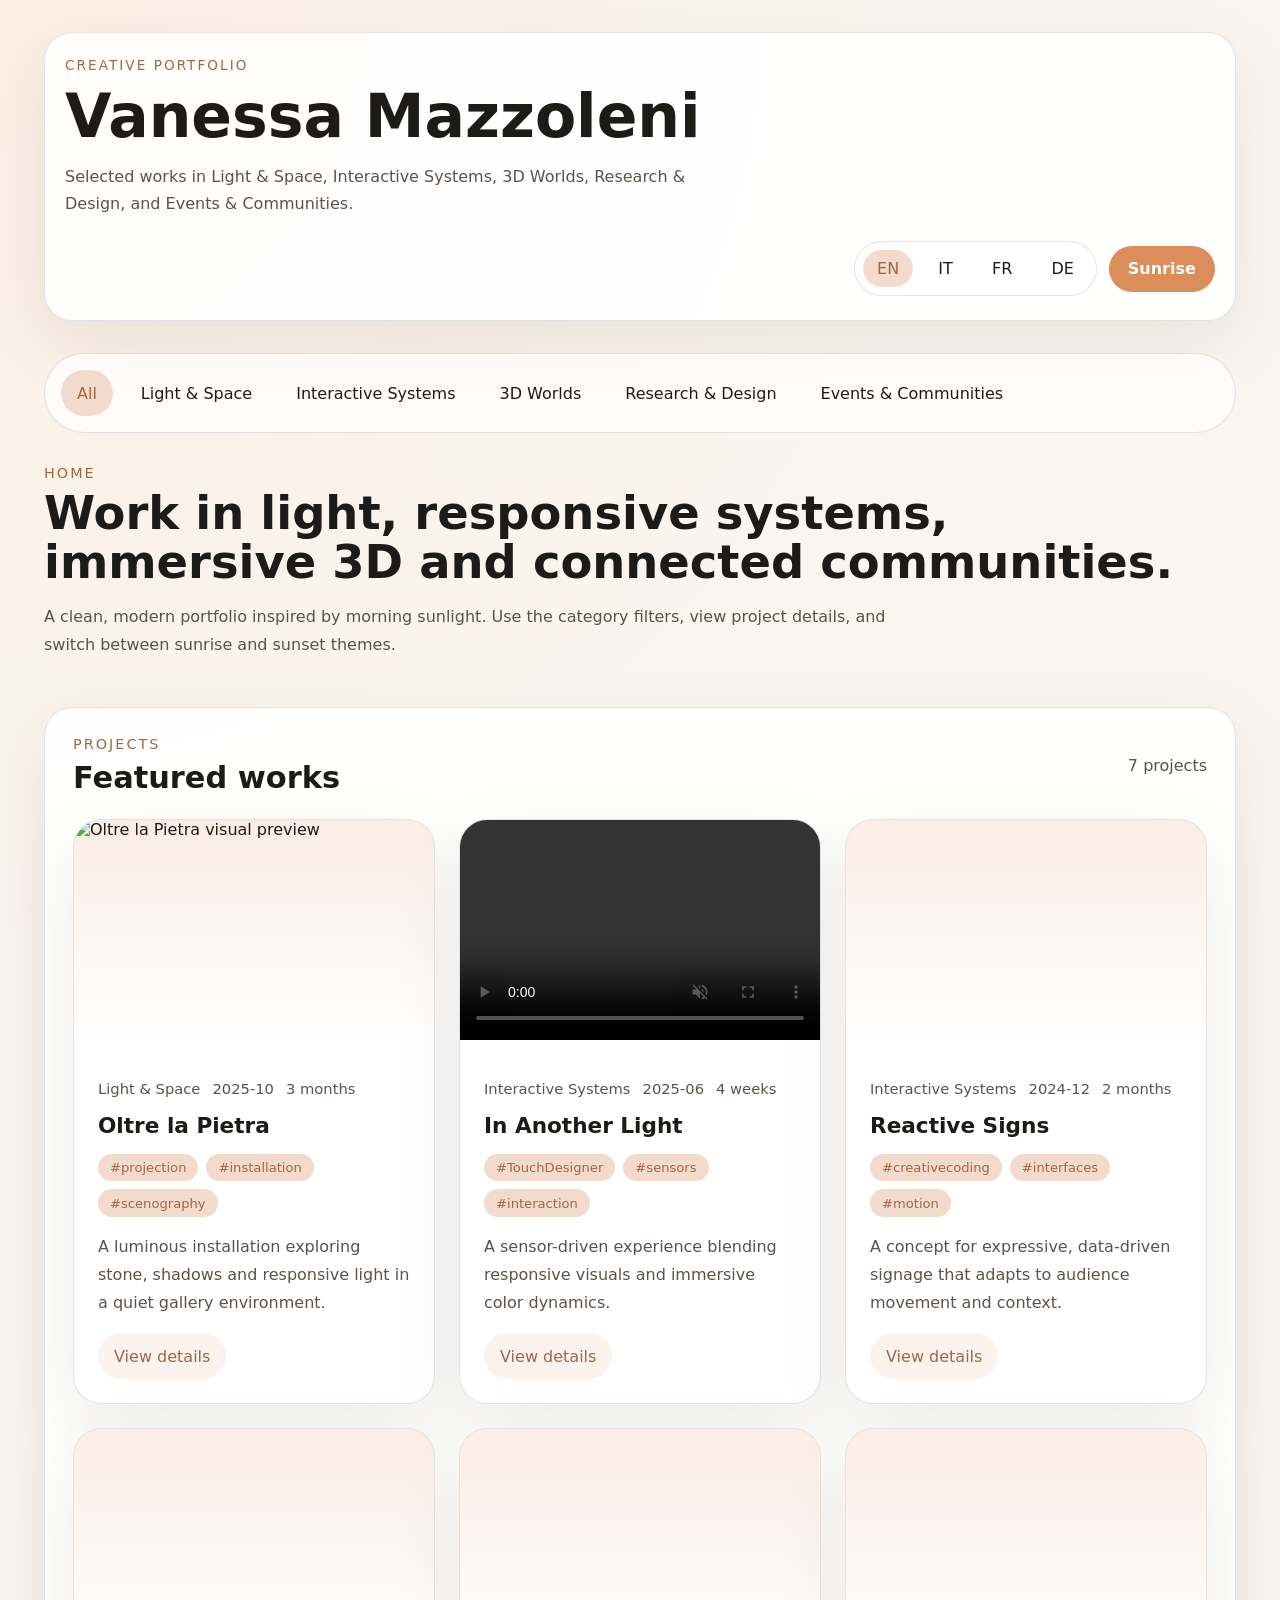
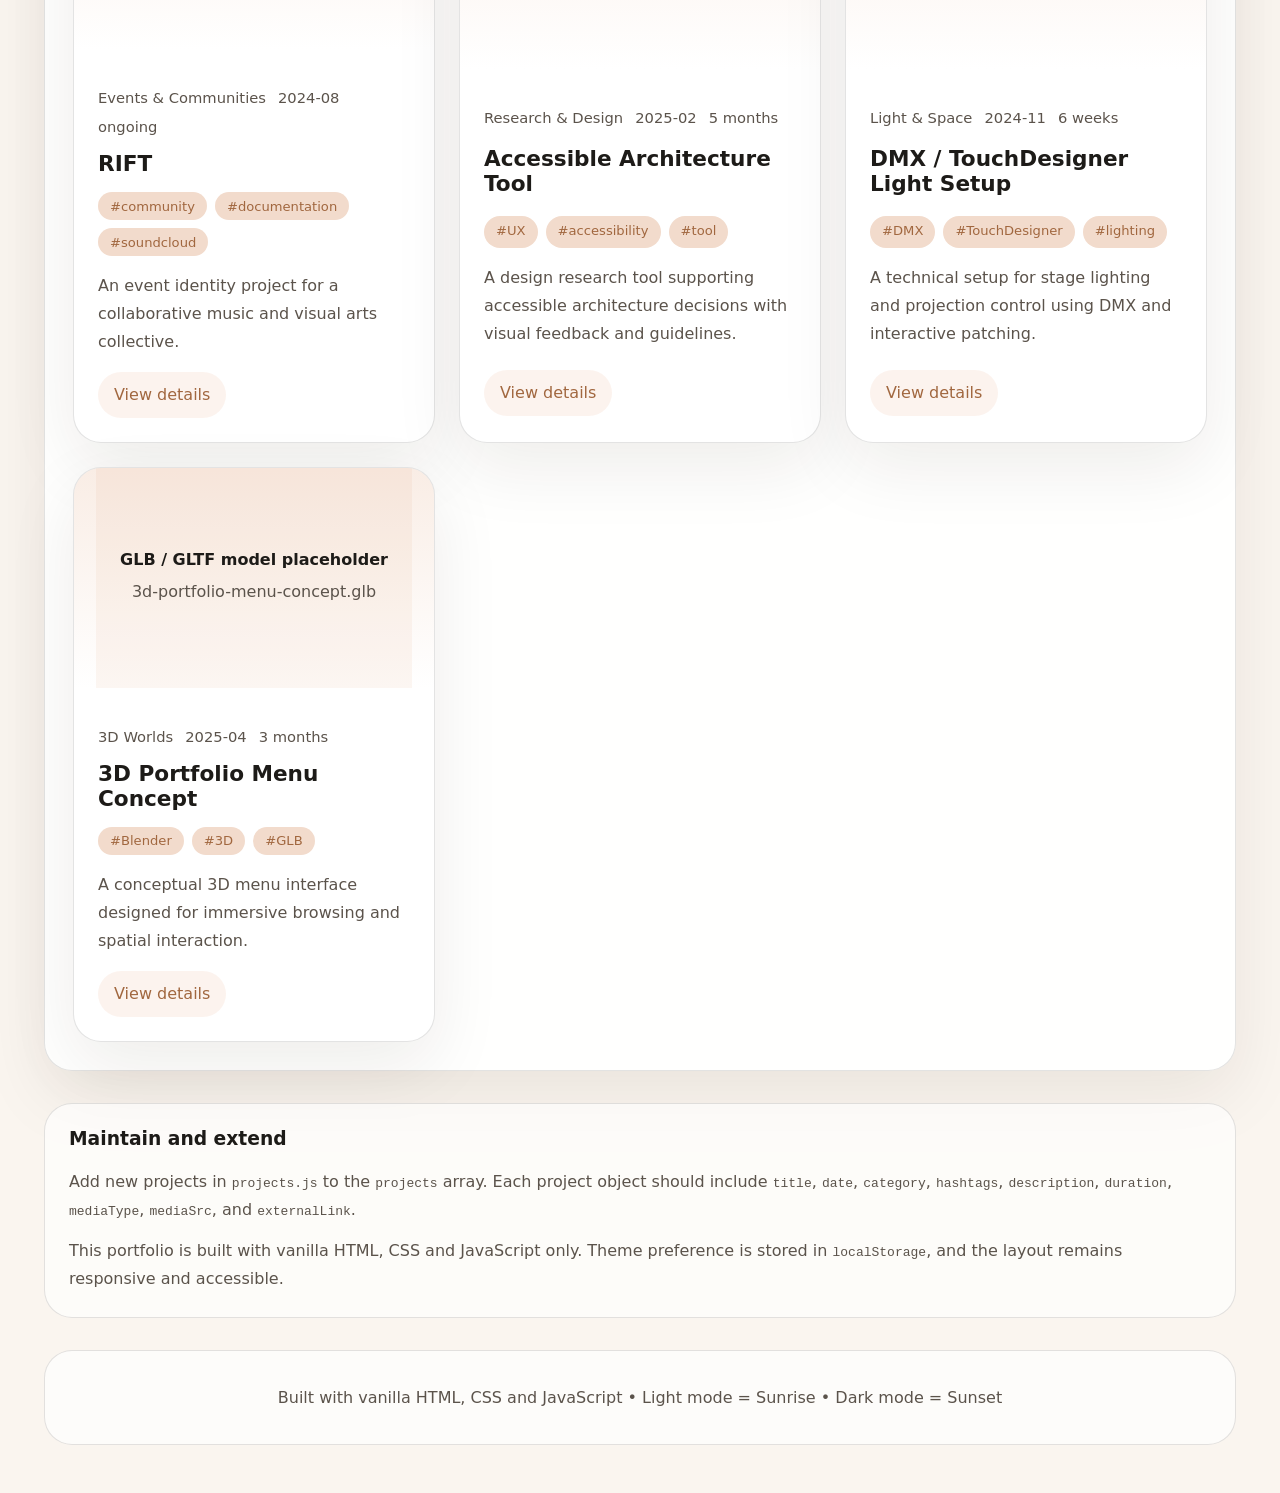
==== index.html @ 05126cd8 "new file strructure" ====
﻿<!DOCTYPE html>
<html lang="en">
  <head>
    <meta charset="UTF-8" />
    <meta name="viewport" content="width=device-width, initial-scale=1.0" />
    <title>Vanessa Mazzoleni</title>
    <meta
      name="description"
      content="A calm portfolio for light installations, interactive systems, 3D worlds, research and community work."
    />
    <link rel="stylesheet" href="style.css" />
    <script defer src="projects.js"></script>
    <script defer src="main.js"></script>
  </head>
  <body>
    <div class="page-shell">
      <header class="site-header">
        <div class="brand">
          <p class="eyebrow">creative portfolio</p>
          <h1>Vanessa Mazzoleni</h1>
          <p class="tagline">
            Selected works in Light & Space, Interactive Systems, 3D Worlds,
            Research & Design, and Events & Communities.
          </p>
        </div>

        <div class="header-actions">
          <div class="language-switcher" role="group" aria-label="Language switcher">
            <button type="button" class="lang active" data-lang="en" aria-pressed="true">EN</button>
            <button type="button" class="lang" data-lang="it" aria-pressed="false">IT</button>
            <button type="button" class="lang" data-lang="fr" aria-pressed="false">FR</button>
            <button type="button" class="lang" data-lang="de" aria-pressed="false">DE</button>
          </div>
          <button id="theme-toggle" class="theme-toggle" type="button" aria-pressed="false">Sunrise</button>
        </div>
      </header>

      <nav class="category-nav" aria-label="Project categories">
        <button class="category-button active" type="button" data-category="all">All</button>
        <button class="category-button" type="button" data-category="Light & Space">Light & Space</button>
        <button class="category-button" type="button" data-category="Interactive Systems">Interactive Systems</button>
        <button class="category-button" type="button" data-category="3D Worlds">3D Worlds</button>
        <button class="category-button" type="button" data-category="Research & Design">Research & Design</button>
        <button class="category-button" type="button" data-category="Events & Communities">Events & Communities</button>
      </nav>

      <main class="content" id="main-content">
        <section class="intro" aria-labelledby="intro-heading">
          <p class="section-label">Home</p>
          <h2 id="intro-heading">
            Work in light, responsive systems, immersive 3D and connected communities.
          </h2>
          <p class="intro-text">
            A clean, modern portfolio inspired by morning sunlight. Use the category
            filters, view project details, and switch between sunrise and sunset themes.
          </p>
        </section>

        <section class="projects-panel" aria-labelledby="projects-panel-heading">
          <div class="projects-header">
            <div>
              <p class="section-label">Projects</p>
              <h3 id="projects-panel-heading">Featured works</h3>
            </div>
            <p id="project-count" class="project-count">0 projects</p>
          </div>

          <div id="project-grid" class="project-grid" role="list"></div>
        </section>

        <section class="notes-panel" aria-labelledby="notes-heading">
          <h3 id="notes-heading">Maintain and extend</h3>
          <p>
            Add new projects in <code>projects.js</code> to the <code>projects</code>
            array. Each project object should include <code>title</code>,
            <code>date</code>, <code>category</code>, <code>hashtags</code>,
            <code>description</code>, <code>duration</code>, <code>mediaType</code>,
            <code>mediaSrc</code>, and <code>externalLink</code>.
          </p>
          <p>
            This portfolio is built with vanilla HTML, CSS and JavaScript only.
            Theme preference is stored in <code>localStorage</code>, and the layout
            remains responsive and accessible.
          </p>
        </section>
      </main>

      <footer class="site-footer">
        <p>Built with vanilla HTML, CSS and JavaScript • Light mode = Sunrise • Dark mode = Sunset</p>
      </footer>
    </div>
  </body>
</html>
---- style.css ----
﻿:root {
  color-scheme: light;
  --bg: #faf5ef;
  --surface: rgba(255, 255, 255, 0.92);
  --surface-strong: #ffffff;
  --text: #1d1b18;
  --muted: #5b534b;
  --border: rgba(29, 27, 24, 0.12);
  --accent: #db8e5c;
  --accent-soft: #f2dbcc;
  --accent-strong: #a1673f;
  --shadow: 0 24px 70px rgba(34, 27, 18, 0.08);
  --radius: 28px;
  --max-width: 1240px;
}

html[data-theme="dark"] {
  color-scheme: dark;
  --bg: #121012;
  --surface: rgba(22, 18, 22, 0.85);
  --surface-strong: rgba(25, 21, 26, 0.98);
  --text: #f3efe8;
  --muted: #b5aca0;
  --border: rgba(243, 239, 232, 0.08);
  --accent: #f1b68c;
  --accent-soft: rgba(241, 182, 140, 0.15);
  --accent-strong: #f7c29b;
  --shadow: 0 24px 70px rgba(0, 0, 0, 0.42);
}

* {
  box-sizing: border-box;
}

html {
  scroll-behavior: smooth;
}

body {
  margin: 0;
  min-height: 100vh;
  font-family: Inter, ui-sans-serif, system-ui, -apple-system, BlinkMacSystemFont, "Segoe UI", sans-serif;
  background: radial-gradient(circle at top left, rgba(255, 217, 185, 0.22), transparent 28%),
    linear-gradient(180deg, var(--bg) 0%, var(--bg) 100%);
  color: var(--text);
}

img,
video,
iframe {
  display: block;
  max-width: 100%;
}

button,
a {
  font: inherit;
}

button {
  border: none;
  cursor: pointer;
}

button:focus-visible,
a:focus-visible {
  outline: 3px solid var(--accent);
  outline-offset: 2px;
}

.page-shell {
  width: min(100%, var(--max-width));
  margin: 0 auto;
  padding: 2rem 1.5rem 3rem;
}

.site-header {
  display: grid;
  gap: 1.5rem;
  padding: 1.5rem 1.25rem;
  border-radius: var(--radius);
  background: var(--surface);
  box-shadow: var(--shadow);
  border: 1px solid var(--border);
}

.brand {
  max-width: 52rem;
}

.eyebrow {
  margin: 0 0 0.8rem;
  text-transform: uppercase;
  letter-spacing: 0.15em;
  font-size: 0.85rem;
  color: var(--accent-strong);
}

.brand h1 {
  margin: 0;
  font-size: clamp(2.4rem, 5vw, 3.75rem);
  line-height: 1.02;
}

.tagline {
  margin: 1rem 0 0;
  max-width: 42rem;
  color: var(--muted);
  line-height: 1.7;
}

.header-actions {
  display: flex;
  align-items: center;
  justify-content: flex-end;
  flex-wrap: wrap;
  gap: 0.75rem;
}

.language-switcher,
.category-nav {
  display: flex;
  flex-wrap: wrap;
  gap: 0.75rem;
}

.language-switcher {
  padding: 0.5rem;
  border-radius: 999px;
  background: rgba(255, 255, 255, 0.65);
  border: 1px solid var(--border);
}

.language-switcher button {
  padding: 0.55rem 0.85rem;
  border-radius: 999px;
  background: transparent;
  color: var(--text);
  transition: background 180ms ease, color 180ms ease;
}

.language-switcher button.active,
.language-switcher button:hover {
  background: var(--accent-soft);
  color: var(--accent-strong);
}

.theme-toggle {
  padding: 0.85rem 1.2rem;
  border-radius: 999px;
  background: var(--accent);
  color: var(--surface-strong);
  font-weight: 600;
  transition: transform 180ms ease, box-shadow 180ms ease;
}

.theme-toggle:hover {
  transform: translateY(-1px);
}

.category-nav {
  margin: 2rem 0 0;
  padding: 1rem;
  border-radius: 999px;
  background: rgba(255, 255, 255, 0.72);
  border: 1px solid var(--border);
}

.category-button {
  padding: 0.85rem 1rem;
  border-radius: 999px;
  background: transparent;
  color: var(--text);
  transition: background 180ms ease, color 180ms ease;
}

.category-button.active,
.category-button:hover {
  background: var(--accent-soft);
  color: var(--accent-strong);
}

.content {
  display: grid;
  gap: 2rem;
  margin-top: 2rem;
}

.section-label {
  margin: 0 0 0.5rem;
  font-size: 0.9rem;
  letter-spacing: 0.14em;
  text-transform: uppercase;
  color: var(--accent-strong);
}

.intro h2 {
  margin: 0;
  font-size: clamp(2rem, 4vw, 2.9rem);
  line-height: 1.05;
}

.intro-text {
  max-width: 56rem;
  line-height: 1.75;
  color: var(--muted);
}

.projects-panel {
  padding: 1.75rem;
  border-radius: var(--radius);
  background: var(--surface);
  border: 1px solid var(--border);
  box-shadow: var(--shadow);
}

.projects-header {
  display: flex;
  align-items: center;
  justify-content: space-between;
  gap: 1rem;
  margin-bottom: 1.5rem;
}

.projects-header h3 {
  margin: 0;
  font-size: 1.9rem;
}

.project-count {
  margin: 0;
  color: var(--muted);
  white-space: nowrap;
}

.project-grid {
  display: grid;
  gap: 1.5rem;
  grid-template-columns: repeat(auto-fit, minmax(280px, 1fr));
}

.project-card {
  display: grid;
  gap: 1rem;
  border-radius: 28px;
  overflow: hidden;
  background: var(--surface-strong);
  border: 1px solid var(--border);
  box-shadow: var(--shadow);
}

.project-card .media {
  min-height: 220px;
  background: linear-gradient(180deg, rgba(219, 142, 92, 0.16), rgba(255, 255, 255, 0.16));
  display: flex;
  align-items: stretch;
  justify-content: center;
}

.project-card .media img,
.project-card .media video,
.project-card .media iframe {
  width: 100%;
  height: 100%;
  object-fit: cover;
  border: 0;
}

.project-card .model-placeholder {
  display: grid;
  place-items: center;
  min-height: 220px;
  padding: 1.5rem;
  text-align: center;
  color: var(--text);
  background: rgba(219, 142, 92, 0.08);
}

.project-card .model-placeholder span {
  display: block;
  font-weight: 700;
  margin-bottom: 0.6rem;
}

.project-card .card-body {
  padding: 1.5rem;
  display: grid;
  gap: 1rem;
}

.project-card h4 {
  margin: 0;
  font-size: 1.35rem;
}

.project-meta {
  display: flex;
  flex-wrap: wrap;
  gap: 0.75rem;
  color: var(--muted);
  font-size: 0.92rem;
}

.project-tags {
  display: flex;
  flex-wrap: wrap;
  gap: 0.5rem;
}

.tag {
  padding: 0.4rem 0.75rem;
  border-radius: 999px;
  background: var(--accent-soft);
  color: var(--accent-strong);
  font-size: 0.82rem;
}

.project-card p {
  margin: 0;
  color: var(--muted);
  line-height: 1.75;
}

.project-actions {
  display: flex;
  flex-wrap: wrap;
  gap: 0.8rem;
  align-items: center;
}

.project-actions a {
  padding: 0.85rem 1rem;
  border-radius: 999px;
  color: var(--accent-strong);
  text-decoration: none;
  background: rgba(219, 142, 92, 0.1);
  transition: background 180ms ease;
}

.project-actions a:hover,
.project-actions a:focus-visible {
  background: var(--accent-soft);
}

.notes-panel {
  padding: 1.5rem;
  border-radius: var(--radius);
  background: rgba(255, 255, 255, 0.64);
  border: 1px solid var(--border);
}

.notes-panel h3 {
  margin-top: 0;
}

.notes-panel p {
  margin: 0.85rem 0 0;
  color: var(--muted);
  line-height: 1.75;
}

.site-footer {
  margin-top: 2rem;
  padding: 1.3rem 1.25rem;
  border-radius: var(--radius);
  background: rgba(255, 255, 255, 0.65);
  border: 1px solid var(--border);
  color: var(--muted);
  text-align: center;
}

@media (max-width: 780px) {
  .site-header,
  .projects-panel,
  .notes-panel,
  .site-footer {
    padding-left: 1rem;
    padding-right: 1rem;
  }

  .header-actions {
    justify-content: stretch;
  }
}

@media (max-width: 560px) {
  .category-nav,
  .language-switcher {
    justify-content: center;
  }

  .project-card .media {
    min-height: 200px;
  }
}
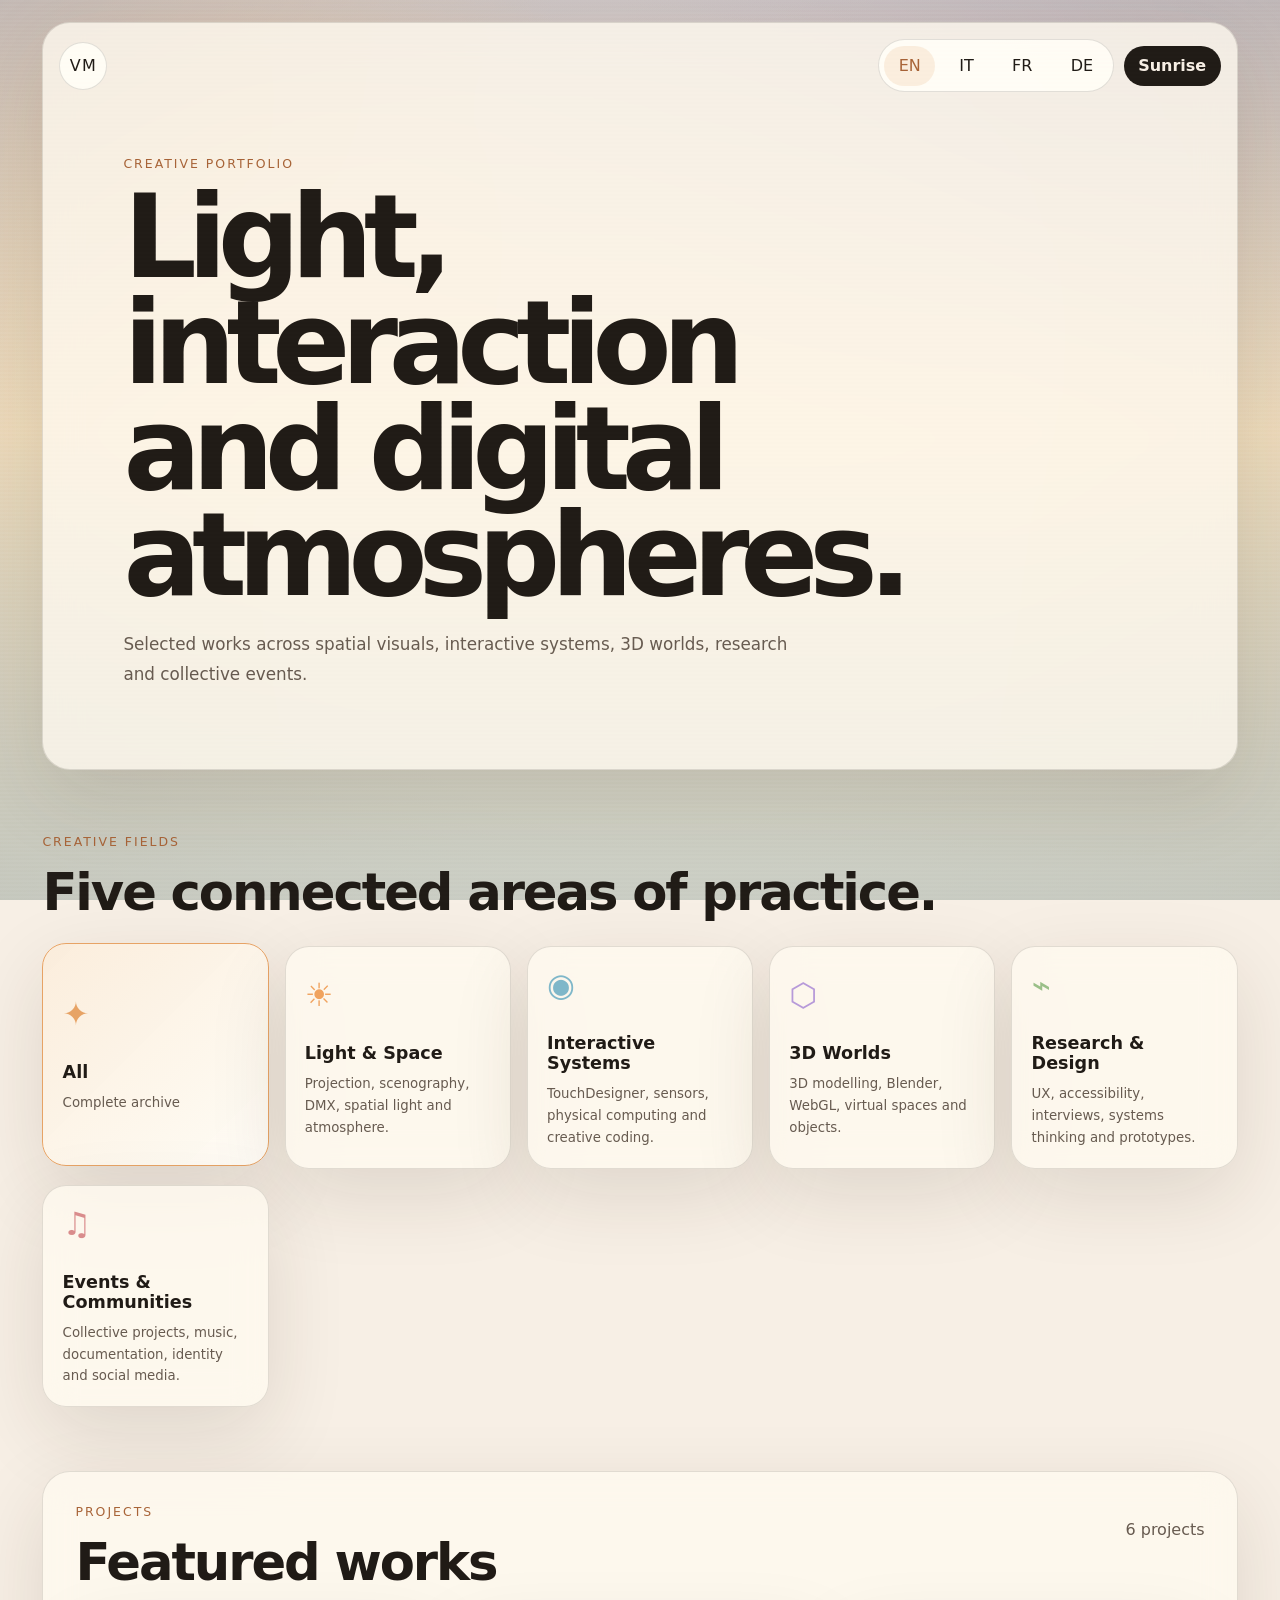
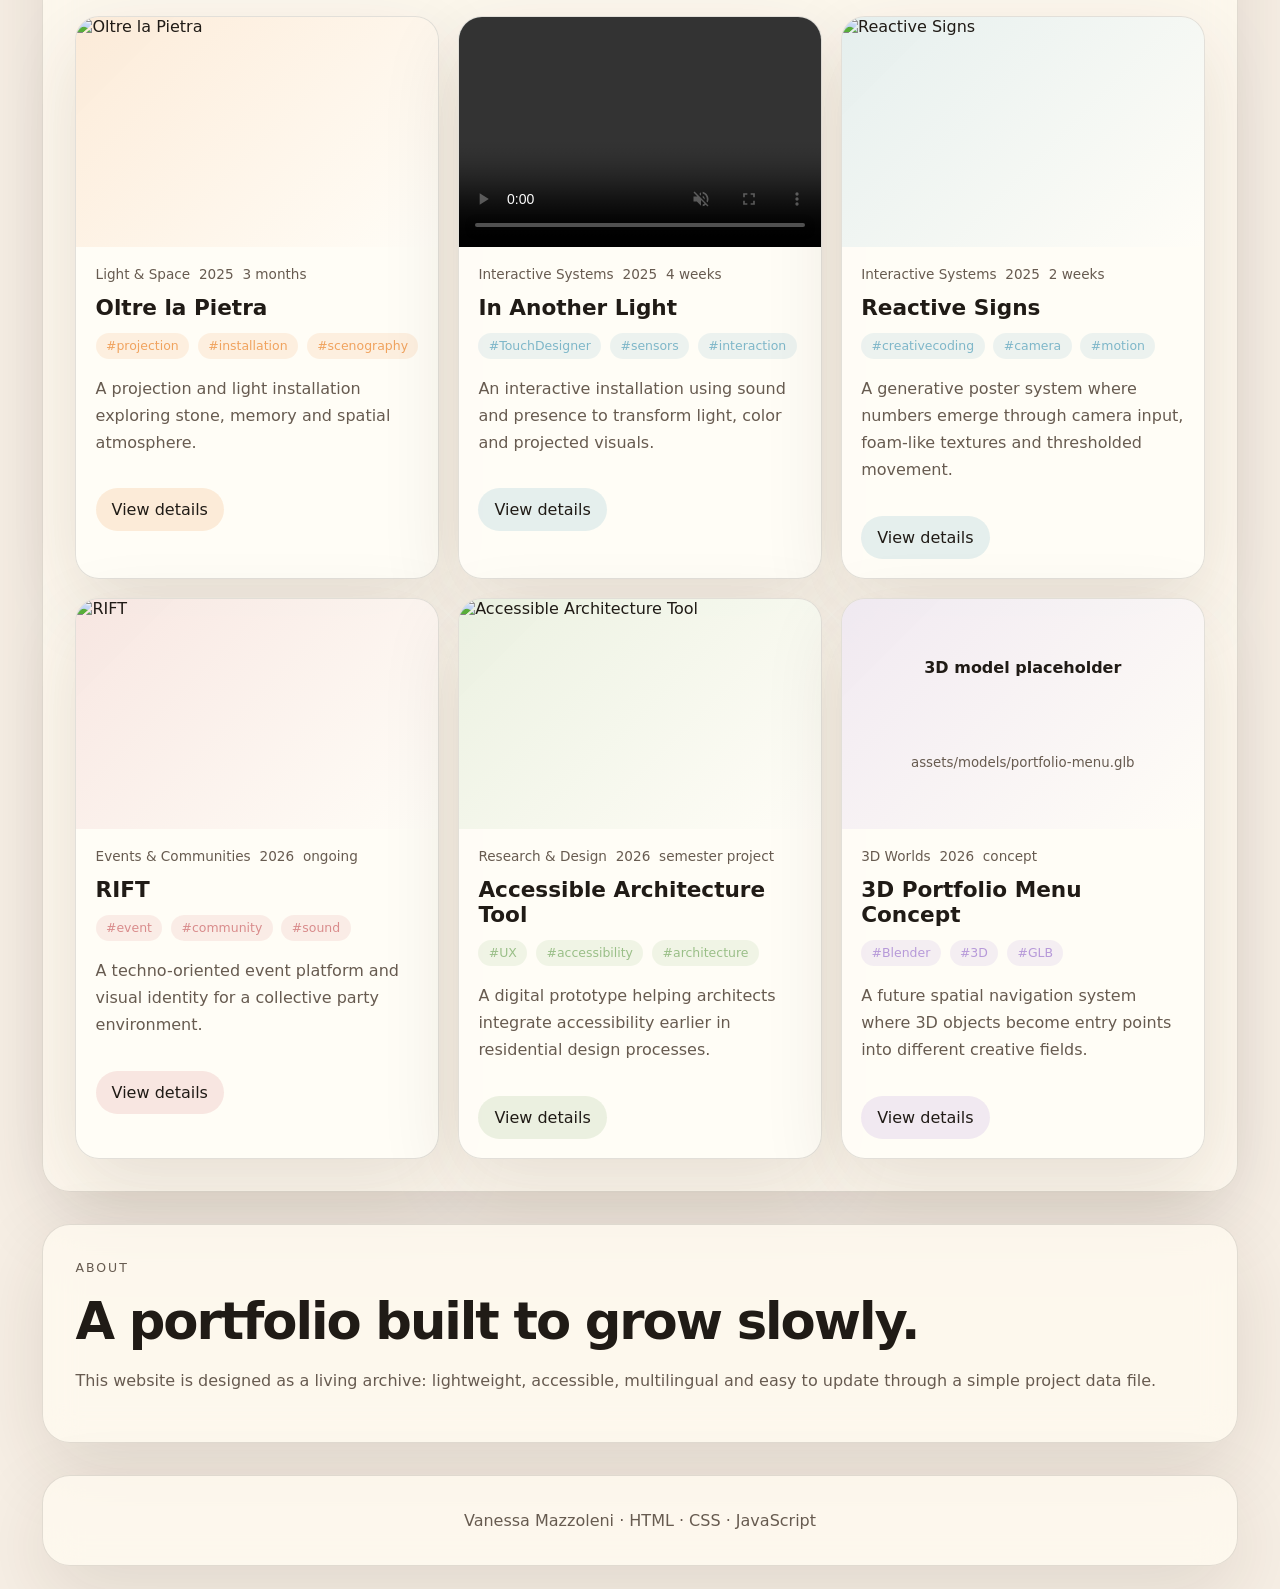
==== commit 33e06715: "new update" ====
--- a/index.html
+++ b/index.html
@@ -1,93 +1,110 @@
 ﻿<!DOCTYPE html>
-<html lang="en">
+<html lang="en" data-theme="light">
   <head>
     <meta charset="UTF-8" />
     <meta name="viewport" content="width=device-width, initial-scale=1.0" />
     <title>Vanessa Mazzoleni</title>
     <meta
       name="description"
-      content="A calm portfolio for light installations, interactive systems, 3D worlds, research and community work."
+      content="Portfolio of Vanessa Mazzoleni: light, space, interaction, 3D, research and communities."
     />
+
     <link rel="stylesheet" href="style.css" />
     <script defer src="projects.js"></script>
     <script defer src="main.js"></script>
   </head>
+
   <body>
+    <div class="background-media" aria-hidden="true">
+      <!-- Replace later with your own render/video -->
+      <div class="background-gradient"></div>
+    </div>
+
+    <div class="crt-overlay" aria-hidden="true"></div>
+
     <div class="page-shell">
       <header class="site-header">
-        <div class="brand">
-          <p class="eyebrow">creative portfolio</p>
-          <h1>Vanessa Mazzoleni</h1>
-          <p class="tagline">
-            Selected works in Light & Space, Interactive Systems, 3D Worlds,
-            Research & Design, and Events & Communities.
+        <nav class="top-nav" aria-label="Main navigation">
+          <a href="#home" class="logo">VM</a>
+
+          <div class="nav-actions">
+            <div class="language-switcher" role="group" aria-label="Language switcher">
+              <button type="button" class="lang active" data-lang="en">EN</button>
+              <button type="button" class="lang" data-lang="it">IT</button>
+              <button type="button" class="lang" data-lang="fr">FR</button>
+              <button type="button" class="lang" data-lang="de">DE</button>
+            </div>
+
+            <button id="theme-toggle" class="theme-toggle" type="button">
+              Sunrise
+            </button>
+          </div>
+        </nav>
+
+        <section id="home" class="hero">
+          <p class="eyebrow" data-i18n="eyebrow">creative portfolio</p>
+
+          <h1 data-i18n="heroTitle">
+            Light, interaction and digital atmospheres.
+          </h1>
+
+          <p class="tagline" data-i18n="heroText">
+            Selected works across spatial visuals, interactive systems, 3D worlds,
+            research and collective events.
           </p>
-        </div>
-
-        <div class="header-actions">
-          <div class="language-switcher" role="group" aria-label="Language switcher">
-            <button type="button" class="lang active" data-lang="en" aria-pressed="true">EN</button>
-            <button type="button" class="lang" data-lang="it" aria-pressed="false">IT</button>
-            <button type="button" class="lang" data-lang="fr" aria-pressed="false">FR</button>
-            <button type="button" class="lang" data-lang="de" aria-pressed="false">DE</button>
-          </div>
-          <button id="theme-toggle" class="theme-toggle" type="button" aria-pressed="false">Sunrise</button>
-        </div>
+        </section>
       </header>
 
-      <nav class="category-nav" aria-label="Project categories">
-        <button class="category-button active" type="button" data-category="all">All</button>
-        <button class="category-button" type="button" data-category="Light & Space">Light & Space</button>
-        <button class="category-button" type="button" data-category="Interactive Systems">Interactive Systems</button>
-        <button class="category-button" type="button" data-category="3D Worlds">3D Worlds</button>
-        <button class="category-button" type="button" data-category="Research & Design">Research & Design</button>
-        <button class="category-button" type="button" data-category="Events & Communities">Events & Communities</button>
-      </nav>
+      <main>
+        <section class="category-section" aria-labelledby="category-heading">
+          <p class="section-label" data-i18n="categoryLabel">Creative fields</p>
+          <h2 id="category-heading" data-i18n="categoryTitle">
+            Five connected areas of practice.
+          </h2>
 
-      <main class="content" id="main-content">
-        <section class="intro" aria-labelledby="intro-heading">
-          <p class="section-label">Home</p>
-          <h2 id="intro-heading">
-            Work in light, responsive systems, immersive 3D and connected communities.
-          </h2>
-          <p class="intro-text">
-            A clean, modern portfolio inspired by morning sunlight. Use the category
-            filters, view project details, and switch between sunrise and sunset themes.
-          </p>
+          <div id="category-grid" class="category-grid"></div>
         </section>
 
-        <section class="projects-panel" aria-labelledby="projects-panel-heading">
+        <section class="projects-panel" aria-labelledby="projects-heading">
           <div class="projects-header">
             <div>
-              <p class="section-label">Projects</p>
-              <h3 id="projects-panel-heading">Featured works</h3>
+              <p class="section-label" data-i18n="projectsLabel">Projects</p>
+              <h2 id="projects-heading" data-i18n="projectsTitle">Featured works</h2>
             </div>
+
             <p id="project-count" class="project-count">0 projects</p>
           </div>
 
           <div id="project-grid" class="project-grid" role="list"></div>
         </section>
 
-        <section class="notes-panel" aria-labelledby="notes-heading">
-          <h3 id="notes-heading">Maintain and extend</h3>
-          <p>
-            Add new projects in <code>projects.js</code> to the <code>projects</code>
-            array. Each project object should include <code>title</code>,
-            <code>date</code>, <code>category</code>, <code>hashtags</code>,
-            <code>description</code>, <code>duration</code>, <code>mediaType</code>,
-            <code>mediaSrc</code>, and <code>externalLink</code>.
-          </p>
-          <p>
-            This portfolio is built with vanilla HTML, CSS and JavaScript only.
-            Theme preference is stored in <code>localStorage</code>, and the layout
-            remains responsive and accessible.
+        <section class="about-panel" aria-labelledby="about-heading">
+          <p class="section-label" data-i18n="aboutLabel">About</p>
+          <h2 id="about-heading" data-i18n="aboutTitle">
+            A portfolio built to grow slowly.
+          </h2>
+          <p data-i18n="aboutText">
+            This website is designed as a living archive: lightweight, accessible,
+            multilingual and easy to update through a simple project data file.
           </p>
         </section>
       </main>
 
       <footer class="site-footer">
-        <p>Built with vanilla HTML, CSS and JavaScript • Light mode = Sunrise • Dark mode = Sunset</p>
+        <p>Vanessa Mazzoleni · HTML · CSS · JavaScript</p>
       </footer>
     </div>
+
+    <aside id="project-detail" class="project-detail hidden" aria-hidden="true">
+      <div class="detail-backdrop" data-close-detail></div>
+
+      <article class="detail-panel" role="dialog" aria-modal="true">
+        <button class="close-detail" type="button" data-close-detail>
+          Close
+        </button>
+
+        <div id="project-detail-content"></div>
+      </article>
+    </aside>
   </body>
-</html>
+</html>
--- a/style.css
+++ b/style.css
@@ -1,31 +1,37 @@
 ﻿:root {
   color-scheme: light;
-  --bg: #faf5ef;
-  --surface: rgba(255, 255, 255, 0.92);
-  --surface-strong: #ffffff;
-  --text: #1d1b18;
-  --muted: #5b534b;
-  --border: rgba(29, 27, 24, 0.12);
-  --accent: #db8e5c;
-  --accent-soft: #f2dbcc;
-  --accent-strong: #a1673f;
-  --shadow: 0 24px 70px rgba(34, 27, 18, 0.08);
+
+  --bg: #f7efe5;
+  --surface: rgba(255, 250, 240, 0.78);
+  --surface-strong: rgba(255, 253, 247, 0.94);
+  --text: #201b16;
+  --muted: #675b50;
+  --border: rgba(32, 27, 22, 0.13);
+
+  --accent: #e7a365;
+  --accent-soft: rgba(231, 163, 101, 0.16);
+  --accent-strong: #a86438;
+
+  --shadow: 0 26px 80px rgba(51, 36, 20, 0.12);
   --radius: 28px;
   --max-width: 1240px;
 }
 
 html[data-theme="dark"] {
   color-scheme: dark;
-  --bg: #121012;
-  --surface: rgba(22, 18, 22, 0.85);
-  --surface-strong: rgba(25, 21, 26, 0.98);
-  --text: #f3efe8;
-  --muted: #b5aca0;
-  --border: rgba(243, 239, 232, 0.08);
-  --accent: #f1b68c;
-  --accent-soft: rgba(241, 182, 140, 0.15);
-  --accent-strong: #f7c29b;
-  --shadow: 0 24px 70px rgba(0, 0, 0, 0.42);
+
+  --bg: #111013;
+  --surface: rgba(23, 20, 24, 0.74);
+  --surface-strong: rgba(28, 23, 29, 0.94);
+  --text: #f5eee4;
+  --muted: #c0b5a8;
+  --border: rgba(245, 238, 228, 0.12);
+
+  --accent: #f0a66d;
+  --accent-soft: rgba(240, 166, 109, 0.14);
+  --accent-strong: #ffc397;
+
+  --shadow: 0 30px 90px rgba(0, 0, 0, 0.42);
 }
 
 * {
@@ -39,10 +45,30 @@
 body {
   margin: 0;
   min-height: 100vh;
-  font-family: Inter, ui-sans-serif, system-ui, -apple-system, BlinkMacSystemFont, "Segoe UI", sans-serif;
-  background: radial-gradient(circle at top left, rgba(255, 217, 185, 0.22), transparent 28%),
-    linear-gradient(180deg, var(--bg) 0%, var(--bg) 100%);
+  font-family:
+    Inter,
+    ui-sans-serif,
+    system-ui,
+    -apple-system,
+    BlinkMacSystemFont,
+    "Segoe UI",
+    sans-serif;
   color: var(--text);
+  background: var(--bg);
+}
+
+body.no-scroll {
+  overflow: hidden;
+}
+
+button,
+a {
+  font: inherit;
+}
+
+button {
+  border: 0;
+  cursor: pointer;
 }
 
 img,
@@ -52,91 +78,155 @@
   max-width: 100%;
 }
 
-button,
-a {
-  font: inherit;
-}
-
-button {
-  border: none;
-  cursor: pointer;
-}
-
 button:focus-visible,
 a:focus-visible {
   outline: 3px solid var(--accent);
-  outline-offset: 2px;
-}
+  outline-offset: 3px;
+}
+
+/* BACKGROUND */
+
+.background-media {
+  position: fixed;
+  inset: 0;
+  z-index: -3;
+  overflow: hidden;
+}
+
+.background-gradient {
+  width: 100%;
+  height: 100%;
+  background:
+    radial-gradient(
+      circle at 18% 18%,
+      rgba(255, 199, 133, 0.35),
+      transparent 28%
+    ),
+    radial-gradient(
+      circle at 80% 12%,
+      rgba(164, 150, 181, 0.3),
+      transparent 32%
+    ),
+    linear-gradient(180deg, #b9b2ba 0%, #f1d4a5 48%, #6e8b91 100%);
+}
+
+html[data-theme="dark"] .background-gradient {
+  background:
+    radial-gradient(
+      circle at 20% 18%,
+      rgba(235, 137, 87, 0.28),
+      transparent 28%
+    ),
+    radial-gradient(
+      circle at 75% 16%,
+      rgba(91, 72, 119, 0.42),
+      transparent 34%
+    ),
+    linear-gradient(180deg, #27232f 0%, #744b3d 48%, #17292d 100%);
+}
+
+.background-media::after {
+  content: "";
+  position: absolute;
+  inset: 0;
+  background:
+    linear-gradient(
+      180deg,
+      rgba(255, 244, 226, 0.32),
+      rgba(255, 244, 226, 0.64)
+    ),
+    radial-gradient(circle at center, transparent 48%, rgba(0, 0, 0, 0.12));
+}
+
+html[data-theme="dark"] .background-media::after {
+  background:
+    linear-gradient(180deg, rgba(18, 15, 20, 0.48), rgba(18, 15, 20, 0.84)),
+    radial-gradient(circle at center, transparent 48%, rgba(0, 0, 0, 0.36));
+}
+
+/* CRT effect */
+
+.crt-overlay {
+  position: fixed;
+  inset: 0;
+  z-index: 50;
+  pointer-events: none;
+  background: linear-gradient(
+    rgba(255, 255, 255, 0.035) 50%,
+    rgba(0, 0, 0, 0.035) 50%
+  );
+  background-size: 100% 4px;
+  mix-blend-mode: overlay;
+  opacity: 0.45;
+}
+
+/* LAYOUT */
 
 .page-shell {
   width: min(100%, var(--max-width));
   margin: 0 auto;
-  padding: 2rem 1.5rem 3rem;
+  padding: 1.4rem;
+}
+
+.site-header,
+.projects-panel,
+.about-panel,
+.site-footer {
+  border: 1px solid var(--border);
+  background: var(--surface);
+  backdrop-filter: blur(18px);
+  box-shadow: var(--shadow);
+  border-radius: var(--radius);
 }
 
 .site-header {
+  min-height: 72vh;
   display: grid;
-  gap: 1.5rem;
-  padding: 1.5rem 1.25rem;
-  border-radius: var(--radius);
-  background: var(--surface);
-  box-shadow: var(--shadow);
+  align-content: space-between;
+  padding: 1rem;
+}
+
+.top-nav {
+  display: flex;
+  justify-content: space-between;
+  gap: 1rem;
+  align-items: center;
+}
+
+.logo {
+  display: grid;
+  place-items: center;
+  width: 3rem;
+  height: 3rem;
+  border-radius: 999px;
+  color: var(--text);
+  text-decoration: none;
+  background: var(--surface-strong);
   border: 1px solid var(--border);
-}
-
-.brand {
-  max-width: 52rem;
-}
-
-.eyebrow {
-  margin: 0 0 0.8rem;
-  text-transform: uppercase;
-  letter-spacing: 0.15em;
-  font-size: 0.85rem;
-  color: var(--accent-strong);
-}
-
-.brand h1 {
-  margin: 0;
-  font-size: clamp(2.4rem, 5vw, 3.75rem);
-  line-height: 1.02;
-}
-
-.tagline {
-  margin: 1rem 0 0;
-  max-width: 42rem;
-  color: var(--muted);
-  line-height: 1.7;
-}
-
-.header-actions {
+  letter-spacing: 0.08em;
+}
+
+.nav-actions,
+.language-switcher {
   display: flex;
   align-items: center;
-  justify-content: flex-end;
   flex-wrap: wrap;
-  gap: 0.75rem;
-}
-
-.language-switcher,
-.category-nav {
-  display: flex;
-  flex-wrap: wrap;
-  gap: 0.75rem;
+  gap: 0.6rem;
 }
 
 .language-switcher {
-  padding: 0.5rem;
+  padding: 0.35rem;
   border-radius: 999px;
-  background: rgba(255, 255, 255, 0.65);
+  background: var(--surface-strong);
   border: 1px solid var(--border);
 }
 
-.language-switcher button {
-  padding: 0.55rem 0.85rem;
+.language-switcher button,
+.theme-toggle {
+  padding: 0.65rem 0.9rem;
   border-radius: 999px;
   background: transparent;
   color: var(--text);
-  transition: background 180ms ease, color 180ms ease;
 }
 
 .language-switcher button.active,
@@ -146,250 +236,337 @@
 }
 
 .theme-toggle {
-  padding: 0.85rem 1.2rem;
-  border-radius: 999px;
-  background: var(--accent);
-  color: var(--surface-strong);
-  font-weight: 600;
-  transition: transform 180ms ease, box-shadow 180ms ease;
-}
-
-.theme-toggle:hover {
-  transform: translateY(-1px);
-}
-
-.category-nav {
-  margin: 2rem 0 0;
-  padding: 1rem;
-  border-radius: 999px;
-  background: rgba(255, 255, 255, 0.72);
-  border: 1px solid var(--border);
-}
-
-.category-button {
-  padding: 0.85rem 1rem;
-  border-radius: 999px;
-  background: transparent;
+  background: var(--text);
+  color: var(--bg);
+  font-weight: 650;
+}
+
+.hero {
+  max-width: 58rem;
+  padding: clamp(2rem, 6vw, 4rem);
+}
+
+.eyebrow,
+.section-label {
+  margin: 0 0 0.8rem;
+  color: var(--accent-strong);
+  text-transform: uppercase;
+  letter-spacing: 0.16em;
+  font-size: 0.78rem;
+}
+
+.hero h1 {
+  margin: 0;
+  font-size: clamp(3rem, 9vw, 7.4rem);
+  line-height: 0.92;
+  letter-spacing: -0.08em;
+  max-width: 12ch;
+}
+
+.tagline {
+  margin: 1.4rem 0 0;
+  max-width: 42rem;
+  color: var(--muted);
+  line-height: 1.75;
+  font-size: 1.05rem;
+}
+
+/* CATEGORIES */
+
+.category-section {
+  padding: 4rem 0 2rem;
+}
+
+.category-section h2,
+.projects-header h2,
+.about-panel h2 {
+  margin: 0;
+  font-size: clamp(2rem, 4vw, 3.2rem);
+  letter-spacing: -0.04em;
+}
+
+.category-grid {
+  margin-top: 1.5rem;
+  display: grid;
+  grid-template-columns: repeat(auto-fit, minmax(190px, 1fr));
+  gap: 1rem;
+}
+
+.category-card {
+  min-height: 210px;
+  padding: 1.2rem;
+  border-radius: 24px;
   color: var(--text);
-  transition: background 180ms ease, color 180ms ease;
-}
-
-.category-button.active,
-.category-button:hover {
-  background: var(--accent-soft);
-  color: var(--accent-strong);
-}
-
-.content {
-  display: grid;
-  gap: 2rem;
-  margin-top: 2rem;
-}
-
-.section-label {
-  margin: 0 0 0.5rem;
-  font-size: 0.9rem;
-  letter-spacing: 0.14em;
-  text-transform: uppercase;
-  color: var(--accent-strong);
-}
-
-.intro h2 {
-  margin: 0;
-  font-size: clamp(2rem, 4vw, 2.9rem);
-  line-height: 1.05;
-}
-
-.intro-text {
-  max-width: 56rem;
-  line-height: 1.75;
-  color: var(--muted);
-}
-
-.projects-panel {
-  padding: 1.75rem;
-  border-radius: var(--radius);
+  text-align: left;
   background: var(--surface);
   border: 1px solid var(--border);
   box-shadow: var(--shadow);
+  backdrop-filter: blur(16px);
+  transition:
+    transform 180ms ease,
+    border 180ms ease,
+    background 180ms ease;
+}
+
+.category-card:hover,
+.category-card.active {
+  transform: translateY(-3px);
+  border-color: var(--category-color);
+  background:
+    linear-gradient(
+      135deg,
+      color-mix(in srgb, var(--category-color) 18%, transparent),
+      transparent
+    ),
+    var(--surface-strong);
+}
+
+.category-symbol {
+  display: block;
+  margin-bottom: 1.8rem;
+  color: var(--category-color);
+  font-size: 2rem;
+}
+
+.category-card strong {
+  display: block;
+  font-size: 1.1rem;
+  margin-bottom: 0.65rem;
+}
+
+.category-card small {
+  color: var(--muted);
+  line-height: 1.55;
+}
+
+/* PROJECTS */
+
+.projects-panel,
+.about-panel {
+  margin-top: 2rem;
+  padding: clamp(1rem, 3vw, 2rem);
 }
 
 .projects-header {
   display: flex;
-  align-items: center;
   justify-content: space-between;
   gap: 1rem;
   margin-bottom: 1.5rem;
 }
 
-.projects-header h3 {
-  margin: 0;
-  font-size: 1.9rem;
-}
-
 .project-count {
-  margin: 0;
   color: var(--muted);
   white-space: nowrap;
 }
 
 .project-grid {
   display: grid;
-  gap: 1.5rem;
-  grid-template-columns: repeat(auto-fit, minmax(280px, 1fr));
+  grid-template-columns: repeat(auto-fit, minmax(290px, 1fr));
+  gap: 1.2rem;
 }
 
 .project-card {
-  display: grid;
-  gap: 1rem;
-  border-radius: 28px;
   overflow: hidden;
+  border-radius: 24px;
   background: var(--surface-strong);
   border: 1px solid var(--border);
   box-shadow: var(--shadow);
 }
 
-.project-card .media {
-  min-height: 220px;
-  background: linear-gradient(180deg, rgba(219, 142, 92, 0.16), rgba(255, 255, 255, 0.16));
-  display: flex;
-  align-items: stretch;
-  justify-content: center;
-}
-
-.project-card .media img,
-.project-card .media video,
-.project-card .media iframe {
+.project-card:hover {
+  border-color: var(--category-color);
+}
+
+.media {
+  min-height: 230px;
+  background:
+    linear-gradient(
+      135deg,
+      color-mix(in srgb, var(--category-color) 20%, transparent),
+      transparent
+    ),
+    rgba(255, 255, 255, 0.08);
+}
+
+.media img,
+.media video,
+.media iframe {
   width: 100%;
-  height: 100%;
+  height: 230px;
   object-fit: cover;
   border: 0;
 }
 
-.project-card .model-placeholder {
+.media-placeholder {
+  min-height: 230px;
   display: grid;
   place-items: center;
-  min-height: 220px;
-  padding: 1.5rem;
+  padding: 1.2rem;
   text-align: center;
+  color: var(--muted);
+}
+
+.media-placeholder span {
+  display: block;
   color: var(--text);
-  background: rgba(219, 142, 92, 0.08);
-}
-
-.project-card .model-placeholder span {
-  display: block;
   font-weight: 700;
-  margin-bottom: 0.6rem;
-}
-
-.project-card .card-body {
-  padding: 1.5rem;
-  display: grid;
-  gap: 1rem;
-}
-
-.project-card h4 {
-  margin: 0;
-  font-size: 1.35rem;
-}
-
-.project-meta {
-  display: flex;
-  flex-wrap: wrap;
-  gap: 0.75rem;
-  color: var(--muted);
-  font-size: 0.92rem;
-}
-
+}
+
+.card-body {
+  padding: 1.2rem;
+}
+
+.project-meta,
 .project-tags {
   display: flex;
   flex-wrap: wrap;
-  gap: 0.5rem;
+  gap: 0.55rem;
+}
+
+.project-meta {
+  color: var(--muted);
+  font-size: 0.85rem;
+}
+
+.project-card h3 {
+  margin: 0.8rem 0;
+  font-size: 1.35rem;
+}
+
+.project-card p,
+.about-panel p {
+  color: var(--muted);
+  line-height: 1.7;
 }
 
 .tag {
-  padding: 0.4rem 0.75rem;
+  padding: 0.35rem 0.65rem;
   border-radius: 999px;
-  background: var(--accent-soft);
-  color: var(--accent-strong);
-  font-size: 0.82rem;
-}
-
-.project-card p {
+  color: var(--category-color);
+  background: color-mix(in srgb, var(--category-color) 15%, transparent);
+  font-size: 0.78rem;
+}
+
+.detail-button,
+.external-link {
+  display: inline-flex;
+  margin-top: 1rem;
+  padding: 0.75rem 1rem;
+  border-radius: 999px;
+  text-decoration: none;
+  color: var(--text);
+  background: color-mix(in srgb, var(--category-color) 20%, transparent);
+}
+
+.detail-button:hover,
+.external-link:hover {
+  background: color-mix(in srgb, var(--category-color) 32%, transparent);
+}
+
+/* DETAIL VIEW */
+
+.project-detail.hidden {
+  display: none;
+}
+
+.project-detail {
+  position: fixed;
+  inset: 0;
+  z-index: 100;
+  display: grid;
+  place-items: center;
+  padding: 1rem;
+}
+
+.detail-backdrop {
+  position: absolute;
+  inset: 0;
+  background: rgba(0, 0, 0, 0.48);
+}
+
+.detail-panel {
+  position: relative;
+  z-index: 1;
+  width: min(100%, 920px);
+  max-height: 90vh;
+  overflow: auto;
+  border-radius: var(--radius);
+  background: var(--surface-strong);
+  border: 1px solid var(--border);
+  box-shadow: var(--shadow);
+}
+
+.close-detail {
+  position: sticky;
+  top: 1rem;
+  float: right;
+  margin: 1rem;
+  padding: 0.65rem 0.9rem;
+  border-radius: 999px;
+  background: var(--text);
+  color: var(--bg);
+  z-index: 2;
+}
+
+.detail-media {
+  border-bottom: 1px solid var(--border);
+}
+
+.detail-media .media {
+  min-height: 330px;
+}
+
+.detail-media img,
+.detail-media video,
+.detail-media iframe {
+  height: 330px;
+}
+
+.detail-body {
+  padding: clamp(1.2rem, 4vw, 2rem);
+}
+
+.detail-body h2 {
   margin: 0;
-  color: var(--muted);
-  line-height: 1.75;
-}
-
-.project-actions {
-  display: flex;
-  flex-wrap: wrap;
-  gap: 0.8rem;
-  align-items: center;
-}
-
-.project-actions a {
-  padding: 0.85rem 1rem;
-  border-radius: 999px;
-  color: var(--accent-strong);
-  text-decoration: none;
-  background: rgba(219, 142, 92, 0.1);
-  transition: background 180ms ease;
-}
-
-.project-actions a:hover,
-.project-actions a:focus-visible {
-  background: var(--accent-soft);
-}
-
-.notes-panel {
-  padding: 1.5rem;
-  border-radius: var(--radius);
-  background: rgba(255, 255, 255, 0.64);
-  border: 1px solid var(--border);
-}
-
-.notes-panel h3 {
-  margin-top: 0;
-}
-
-.notes-panel p {
-  margin: 0.85rem 0 0;
-  color: var(--muted);
-  line-height: 1.75;
+  font-size: clamp(2rem, 5vw, 4rem);
+  letter-spacing: -0.06em;
 }
 
 .site-footer {
   margin-top: 2rem;
-  padding: 1.3rem 1.25rem;
-  border-radius: var(--radius);
-  background: rgba(255, 255, 255, 0.65);
-  border: 1px solid var(--border);
-  color: var(--muted);
+  padding: 1.2rem;
   text-align: center;
-}
-
-@media (max-width: 780px) {
-  .site-header,
-  .projects-panel,
-  .notes-panel,
-  .site-footer {
-    padding-left: 1rem;
-    padding-right: 1rem;
+  color: var(--muted);
+}
+
+/* RESPONSIVE */
+
+@media (max-width: 720px) {
+  .top-nav,
+  .projects-header {
+    align-items: flex-start;
+    flex-direction: column;
   }
 
-  .header-actions {
-    justify-content: stretch;
+  .site-header {
+    min-height: auto;
   }
-}
-
-@media (max-width: 560px) {
-  .category-nav,
-  .language-switcher {
-    justify-content: center;
+
+  .hero {
+    padding: 3rem 0.4rem 1rem;
   }
-
-  .project-card .media {
-    min-height: 200px;
+}
+
+@media (prefers-reduced-motion: reduce) {
+  *,
+  *::before,
+  *::after {
+    scroll-behavior: auto !important;
+    transition: none !important;
+    animation: none !important;
   }
-}
+
+  .crt-overlay {
+    display: none;
+  }
+}
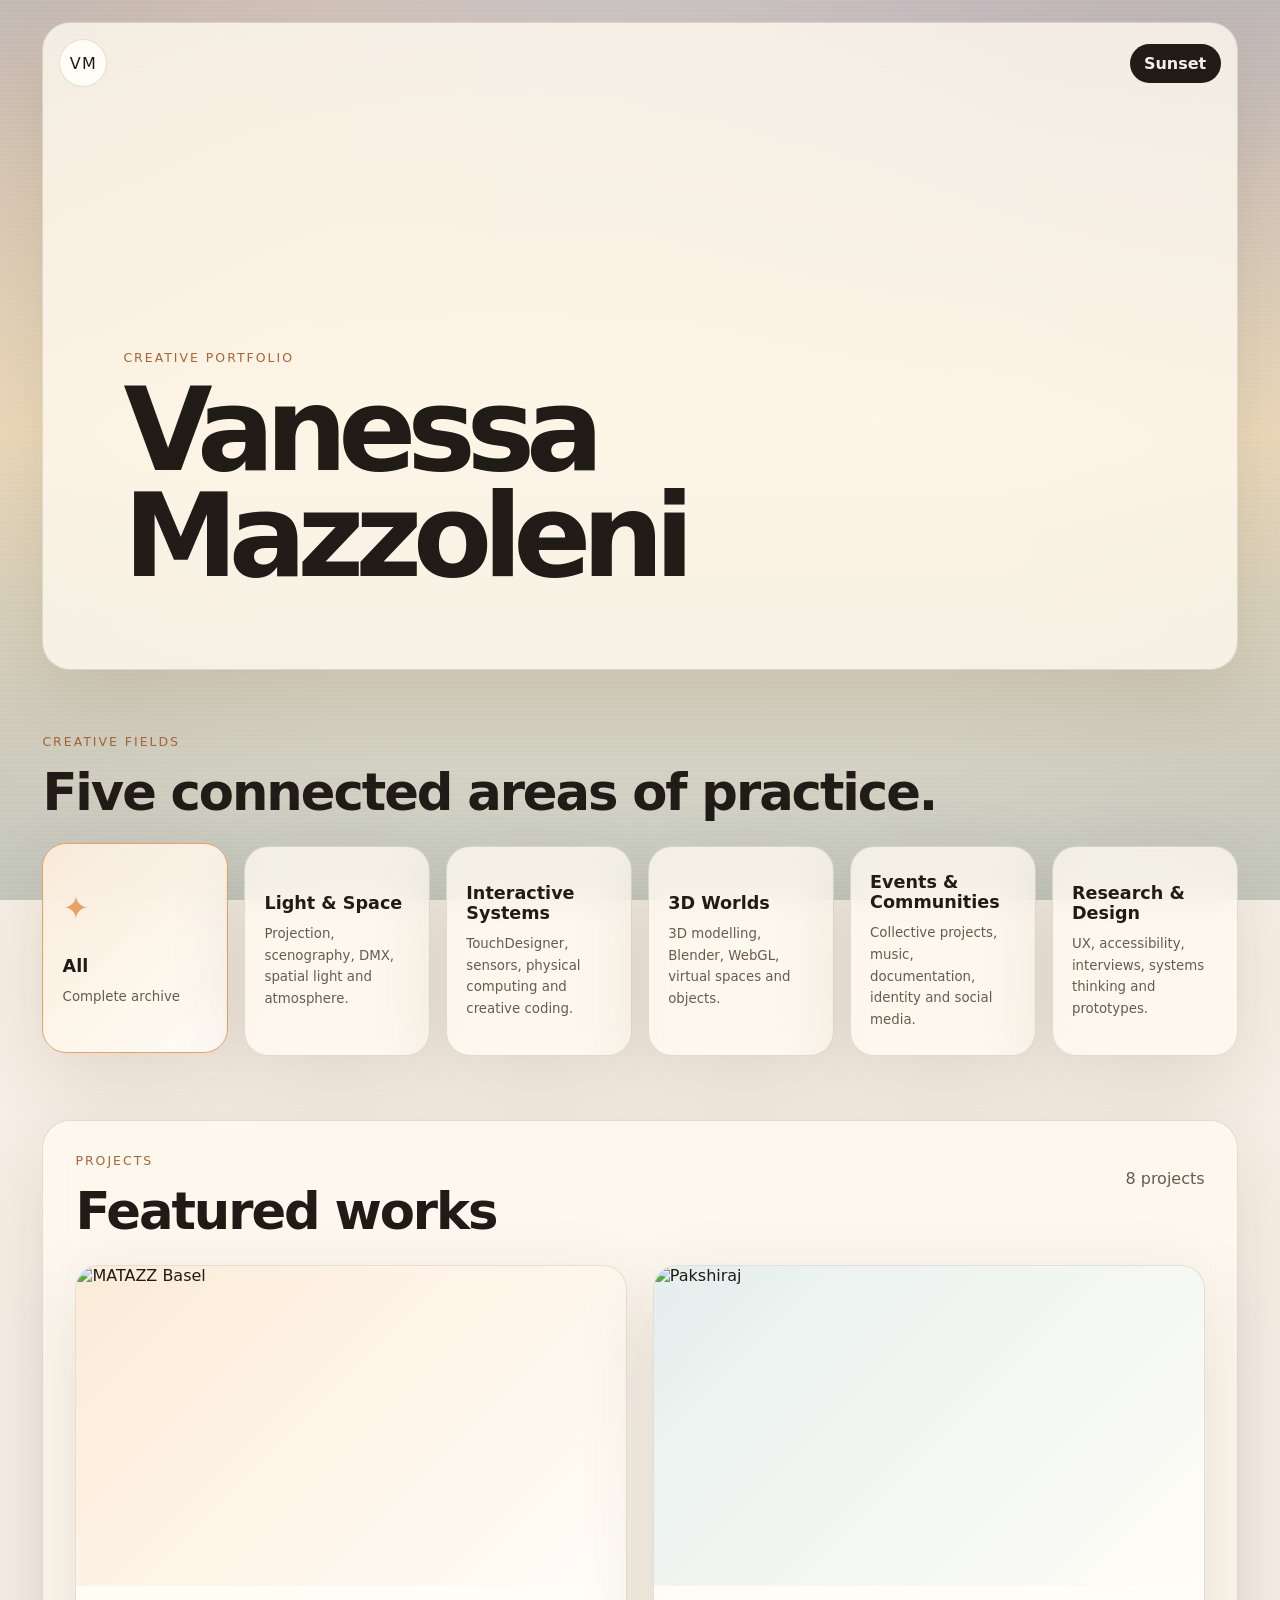
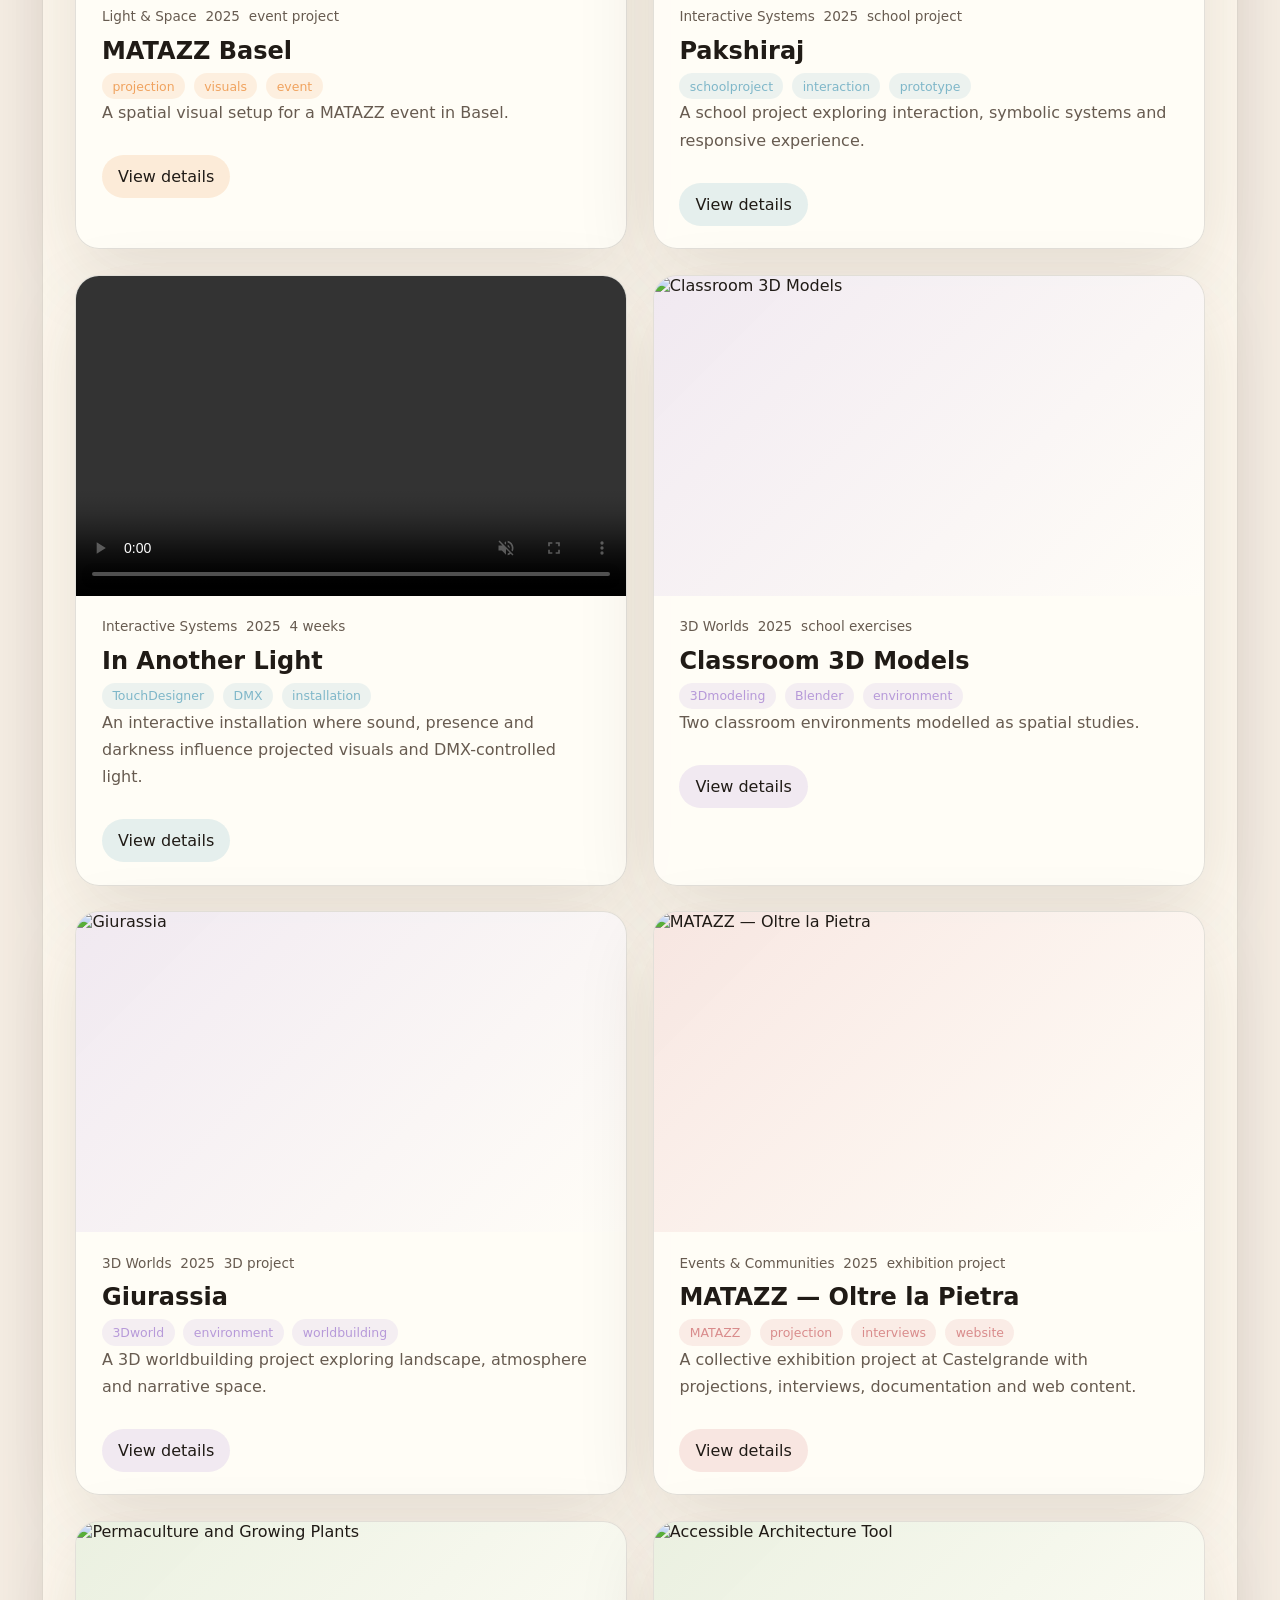
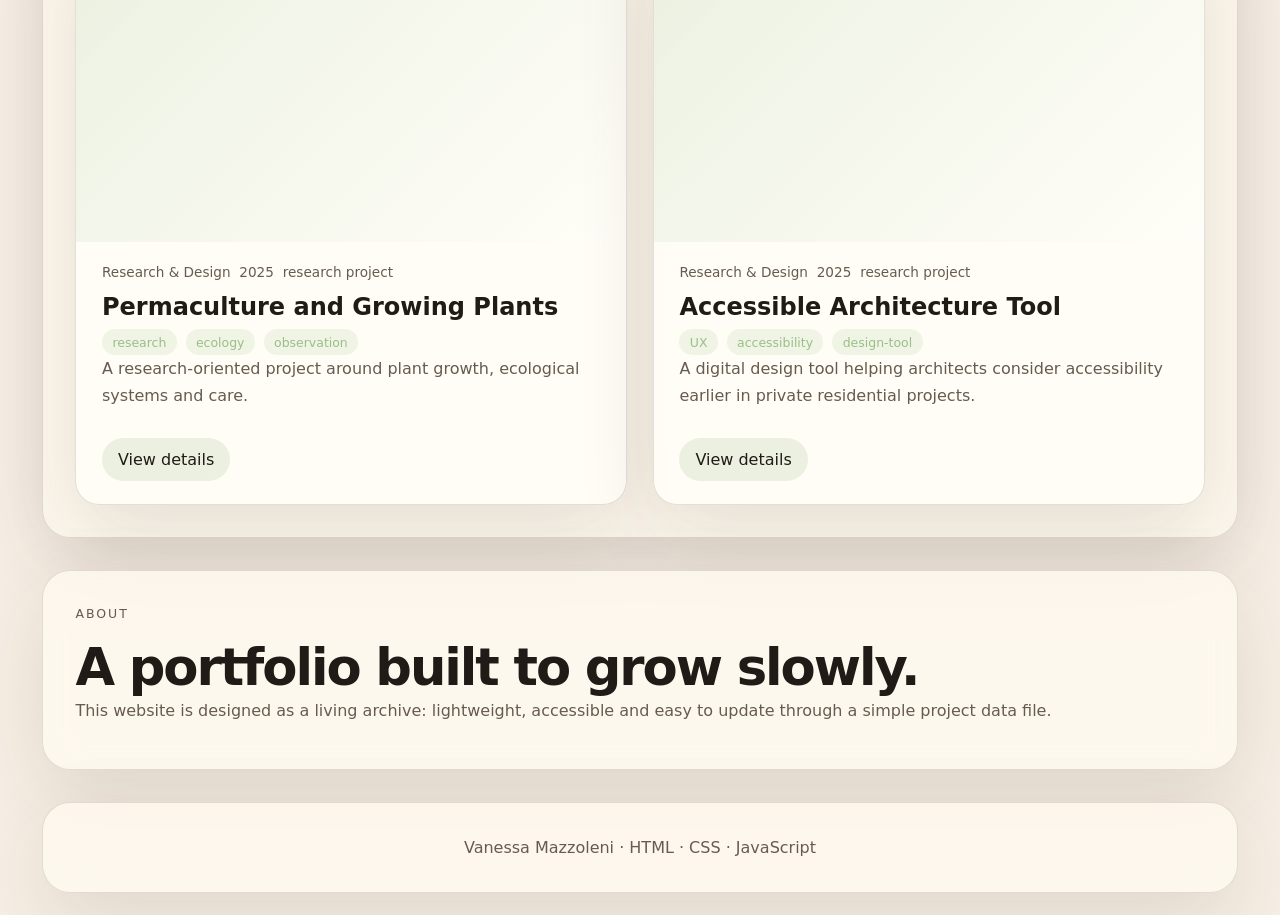
==== commit 2141ae51: "all files fix" ====
--- a/index.html
+++ b/index.html
@@ -16,7 +16,6 @@
 
   <body>
     <div class="background-media" aria-hidden="true">
-      <!-- Replace later with your own render/video -->
       <div class="background-gradient"></div>
     </div>
 
@@ -25,67 +24,44 @@
     <div class="page-shell">
       <header class="site-header">
         <nav class="top-nav" aria-label="Main navigation">
-          <a href="#home" class="logo">VM</a>
+          <!-- VM logo → opens CV modal -->
+          <button id="cv-open" class="logo" type="button" aria-label="Open curriculum vitae">VM</button>
 
           <div class="nav-actions">
-            <div class="language-switcher" role="group" aria-label="Language switcher">
-              <button type="button" class="lang active" data-lang="en">EN</button>
-              <button type="button" class="lang" data-lang="it">IT</button>
-              <button type="button" class="lang" data-lang="fr">FR</button>
-              <button type="button" class="lang" data-lang="de">DE</button>
-            </div>
-
-            <button id="theme-toggle" class="theme-toggle" type="button">
-              Sunrise
-            </button>
+            <button id="theme-toggle" class="theme-toggle" type="button">Sunset</button>
           </div>
         </nav>
 
         <section id="home" class="hero">
-          <p class="eyebrow" data-i18n="eyebrow">creative portfolio</p>
-
-          <h1 data-i18n="heroTitle">
-            Light, interaction and digital atmospheres.
-          </h1>
-
-          <p class="tagline" data-i18n="heroText">
-            Selected works across spatial visuals, interactive systems, 3D worlds,
-            research and collective events.
-          </p>
+          <p class="eyebrow">creative portfolio</p>
+          <h1>Vanessa<br>Mazzoleni</h1>
         </section>
       </header>
 
       <main>
         <section class="category-section" aria-labelledby="category-heading">
-          <p class="section-label" data-i18n="categoryLabel">Creative fields</p>
-          <h2 id="category-heading" data-i18n="categoryTitle">
-            Five connected areas of practice.
-          </h2>
-
+          <p class="section-label">Creative fields</p>
+          <h2 id="category-heading">Five connected areas of practice.</h2>
           <div id="category-grid" class="category-grid"></div>
         </section>
 
         <section class="projects-panel" aria-labelledby="projects-heading">
           <div class="projects-header">
             <div>
-              <p class="section-label" data-i18n="projectsLabel">Projects</p>
-              <h2 id="projects-heading" data-i18n="projectsTitle">Featured works</h2>
+              <p class="section-label">Projects</p>
+              <h2 id="projects-heading">Featured works</h2>
             </div>
-
             <p id="project-count" class="project-count">0 projects</p>
           </div>
-
           <div id="project-grid" class="project-grid" role="list"></div>
         </section>
 
         <section class="about-panel" aria-labelledby="about-heading">
-          <p class="section-label" data-i18n="aboutLabel">About</p>
-          <h2 id="about-heading" data-i18n="aboutTitle">
-            A portfolio built to grow slowly.
-          </h2>
-          <p data-i18n="aboutText">
-            This website is designed as a living archive: lightweight, accessible,
-            multilingual and easy to update through a simple project data file.
+          <p class="section-label">About</p>
+          <h2 id="about-heading">A portfolio built to grow slowly.</h2>
+          <p>
+            This website is designed as a living archive: lightweight, accessible
+            and easy to update through a simple project data file.
           </p>
         </section>
       </main>
@@ -95,15 +71,95 @@
       </footer>
     </div>
 
+    <!-- Project detail modal -->
     <aside id="project-detail" class="project-detail hidden" aria-hidden="true">
       <div class="detail-backdrop" data-close-detail></div>
+      <article class="detail-panel" role="dialog" aria-modal="true">
+        <button class="close-detail" type="button" data-close-detail>Close</button>
+        <div id="project-detail-content"></div>
+      </article>
+    </aside>
 
-      <article class="detail-panel" role="dialog" aria-modal="true">
-        <button class="close-detail" type="button" data-close-detail>
-          Close
-        </button>
+    <!-- CV modal -->
+    <aside id="cv-modal" class="project-detail hidden" aria-hidden="true">
+      <div class="detail-backdrop" data-close-cv></div>
+      <article class="detail-panel cv-panel" role="dialog" aria-modal="true" aria-labelledby="cv-heading">
+        <button class="close-detail" type="button" data-close-cv>Close</button>
+        <div class="cv-body">
+          <p class="section-label">Curriculum Vitae</p>
+          <h2 id="cv-heading">Vanessa Mazzoleni</h2>
+          <p class="cv-subtitle">Designer · Visual artist · Creative technologist</p>
 
-        <div id="project-detail-content"></div>
+          <div class="cv-section">
+            <h3>Education</h3>
+            <div class="cv-entry">
+              <span class="cv-year">2023 – present</span>
+              <div>
+                <strong>Bachelor in Interaction Design</strong>
+                <span class="cv-place">SUPSI, Lugano</span>
+              </div>
+            </div>
+          </div>
+
+          <div class="cv-section">
+            <h3>Selected projects</h3>
+            <div class="cv-entry">
+              <span class="cv-year">2025</span>
+              <div>
+                <strong>In Another Light</strong>
+                <span class="cv-place">Interactive installation — TouchDesigner, DMX, sensors</span>
+              </div>
+            </div>
+            <div class="cv-entry">
+              <span class="cv-year">2025</span>
+              <div>
+                <strong>MATAZZ — Oltre la Pietra</strong>
+                <span class="cv-place">Collective exhibition at Castelgrande, Bellinzona</span>
+              </div>
+            </div>
+            <div class="cv-entry">
+              <span class="cv-year">2025</span>
+              <div>
+                <strong>Accessible Architecture Tool</strong>
+                <span class="cv-place">UX research & prototyping</span>
+              </div>
+            </div>
+          </div>
+
+          <div class="cv-section">
+            <h3>Skills</h3>
+            <div class="cv-skills">
+              <span class="tag" style="--category-color: #f0a35f">TouchDesigner</span>
+              <span class="tag" style="--category-color: #b79ad9">Blender</span>
+              <span class="tag" style="--category-color: #7fb7c9">DMX / lighting</span>
+              <span class="tag" style="--category-color: #9abf88">UX research</span>
+              <span class="tag" style="--category-color: #d98c8c">Projection mapping</span>
+              <span class="tag" style="--category-color: #f0a35f">HTML / CSS / JS</span>
+              <span class="tag" style="--category-color: #b79ad9">WebGL</span>
+              <span class="tag" style="--category-color: #7fb7c9">Physical computing</span>
+            </div>
+          </div>
+
+          <div class="cv-section">
+            <h3>Languages</h3>
+            <div class="cv-entry">
+              <span class="cv-year">Native</span>
+              <div><strong>Italian</strong></div>
+            </div>
+            <div class="cv-entry">
+              <span class="cv-year">Fluent</span>
+              <div><strong>English · French · German</strong></div>
+            </div>
+          </div>
+
+          <div class="cv-section">
+            <h3>Contact</h3>
+            <p style="color: var(--muted)">
+              <!-- Replace with your real contact info -->
+              vanessa.mazzoleni@example.com
+            </p>
+          </div>
+        </div>
       </article>
     </aside>
   </body>
--- a/style.css
+++ b/style.css
@@ -144,7 +144,7 @@
     radial-gradient(circle at center, transparent 48%, rgba(0, 0, 0, 0.36));
 }
 
-/* CRT effect */
+/* CRT */
 
 .crt-overlay {
   position: fixed;
@@ -241,6 +241,8 @@
   font-weight: 650;
 }
 
+/* HERO — solo nome, niente tagline */
+
 .hero {
   max-width: 58rem;
   padding: clamp(2rem, 6vw, 4rem);
@@ -263,12 +265,9 @@
   max-width: 12ch;
 }
 
-.tagline {
-  margin: 1.4rem 0 0;
-  max-width: 42rem;
-  color: var(--muted);
-  line-height: 1.75;
-  font-size: 1.05rem;
+/* nascondi tagline nell'hero se presente */
+.hero .tagline {
+  display: none;
 }
 
 /* CATEGORIES */
@@ -288,7 +287,7 @@
 .category-grid {
   margin-top: 1.5rem;
   display: grid;
-  grid-template-columns: repeat(auto-fit, minmax(190px, 1fr));
+  grid-template-columns: repeat(6, 1fr);
   gap: 1rem;
 }
 
@@ -339,7 +338,7 @@
   line-height: 1.55;
 }
 
-/* PROJECTS */
+/* PROJECTS — 2 colonne, card più alte */
 
 .projects-panel,
 .about-panel {
@@ -361,8 +360,8 @@
 
 .project-grid {
   display: grid;
-  grid-template-columns: repeat(auto-fit, minmax(290px, 1fr));
-  gap: 1.2rem;
+  grid-template-columns: repeat(2, 1fr);
+  gap: 1.6rem;
 }
 
 .project-card {
@@ -371,14 +370,18 @@
   background: var(--surface-strong);
   border: 1px solid var(--border);
   box-shadow: var(--shadow);
+  transition:
+    border 180ms ease,
+    transform 180ms ease;
 }
 
 .project-card:hover {
   border-color: var(--category-color);
+  transform: translateY(-2px);
 }
 
 .media {
-  min-height: 230px;
+  min-height: 320px;
   background:
     linear-gradient(
       135deg,
@@ -392,13 +395,13 @@
 .media video,
 .media iframe {
   width: 100%;
-  height: 230px;
+  height: 320px;
   object-fit: cover;
   border: 0;
 }
 
 .media-placeholder {
-  min-height: 230px;
+  min-height: 320px;
   display: grid;
   place-items: center;
   padding: 1.2rem;
@@ -413,7 +416,7 @@
 }
 
 .card-body {
-  padding: 1.2rem;
+  padding: 1.4rem 1.6rem;
 }
 
 .project-meta,
@@ -429,14 +432,15 @@
 }
 
 .project-card h3 {
-  margin: 0.8rem 0;
-  font-size: 1.35rem;
+  margin: 0.8rem 0 0.5rem;
+  font-size: 1.5rem;
 }
 
 .project-card p,
 .about-panel p {
   color: var(--muted);
   line-height: 1.7;
+  margin: 0 0 0.8rem;
 }
 
 .tag {
@@ -463,7 +467,7 @@
   background: color-mix(in srgb, var(--category-color) 32%, transparent);
 }
 
-/* DETAIL VIEW */
+/* DETAIL VIEW con slideshow */
 
 .project-detail.hidden {
   display: none;
@@ -481,14 +485,15 @@
 .detail-backdrop {
   position: absolute;
   inset: 0;
-  background: rgba(0, 0, 0, 0.48);
+  background: rgba(0, 0, 0, 0.6);
+  backdrop-filter: blur(6px);
 }
 
 .detail-panel {
   position: relative;
   z-index: 1;
-  width: min(100%, 920px);
-  max-height: 90vh;
+  width: min(100%, 980px);
+  max-height: 92vh;
   overflow: auto;
   border-radius: var(--radius);
   background: var(--surface-strong);
@@ -508,29 +513,108 @@
   z-index: 2;
 }
 
-.detail-media {
+/* Slideshow nel detail */
+
+.detail-slideshow {
+  position: relative;
   border-bottom: 1px solid var(--border);
-}
-
-.detail-media .media {
-  min-height: 330px;
-}
-
-.detail-media img,
-.detail-media video,
-.detail-media iframe {
-  height: 330px;
+  background: rgba(0, 0, 0, 0.06);
+}
+
+.slideshow-track {
+  display: flex;
+  overflow-x: auto;
+  scroll-snap-type: x mandatory;
+  scrollbar-width: none;
+}
+
+.slideshow-track::-webkit-scrollbar {
+  display: none;
+}
+
+.slideshow-slide {
+  flex: 0 0 100%;
+  scroll-snap-align: start;
+}
+
+.slideshow-slide img,
+.slideshow-slide video,
+.slideshow-slide iframe {
+  width: 100%;
+  height: 420px;
+  object-fit: cover;
+  border: 0;
+}
+
+/* Frecce slideshow */
+
+.slideshow-prev,
+.slideshow-next {
+  position: absolute;
+  top: 50%;
+  transform: translateY(-50%);
+  z-index: 3;
+  width: 2.8rem;
+  height: 2.8rem;
+  border-radius: 999px;
+  background: var(--surface-strong);
+  border: 1px solid var(--border);
+  color: var(--text);
+  font-size: 1.1rem;
+  display: grid;
+  place-items: center;
+  box-shadow: 0 4px 20px rgba(0, 0, 0, 0.15);
+  transition: background 150ms ease;
+}
+
+.slideshow-prev {
+  left: 1rem;
+}
+.slideshow-next {
+  right: 1rem;
+}
+
+.slideshow-prev:hover,
+.slideshow-next:hover {
+  background: var(--accent-soft);
+}
+
+/* Dots slideshow */
+
+.slideshow-dots {
+  display: flex;
+  justify-content: center;
+  gap: 0.5rem;
+  padding: 0.9rem;
+}
+
+.slideshow-dot {
+  width: 6px;
+  height: 6px;
+  border-radius: 999px;
+  background: var(--border);
+  border: 0;
+  transition:
+    background 150ms ease,
+    width 150ms ease;
+}
+
+.slideshow-dot.active {
+  background: var(--accent);
+  width: 18px;
 }
 
 .detail-body {
-  padding: clamp(1.2rem, 4vw, 2rem);
+  padding: clamp(1.2rem, 4vw, 2.4rem);
 }
 
 .detail-body h2 {
-  margin: 0;
+  margin: 0 0 1rem;
   font-size: clamp(2rem, 5vw, 4rem);
   letter-spacing: -0.06em;
 }
+
+/* FOOTER */
 
 .site-footer {
   margin-top: 2rem;
@@ -541,6 +625,12 @@
 
 /* RESPONSIVE */
 
+@media (max-width: 960px) {
+  .category-grid {
+    grid-template-columns: repeat(3, 1fr);
+  }
+}
+
 @media (max-width: 720px) {
   .top-nav,
   .projects-header {
@@ -554,6 +644,58 @@
 
   .hero {
     padding: 3rem 0.4rem 1rem;
+  }
+
+  .project-grid {
+    grid-template-columns: 1fr;
+  }
+
+  .category-section {
+    padding: 2rem 0 1rem;
+  }
+
+  .category-grid {
+    display: flex;
+    grid-template-columns: unset;
+    overflow-x: auto;
+    gap: 0.55rem;
+    padding-bottom: 0.6rem;
+    scroll-snap-type: x mandatory;
+    -webkit-overflow-scrolling: touch;
+    scrollbar-width: none;
+  }
+
+  .category-grid::-webkit-scrollbar {
+    display: none;
+  }
+
+  .category-card {
+    flex: 0 0 auto;
+    width: calc((100vw - 3.2rem) / 3.4);
+    min-height: unset;
+    padding: 0.85rem 0.75rem;
+    border-radius: 18px;
+    scroll-snap-align: start;
+  }
+
+  .category-symbol {
+    margin-bottom: 0.6rem;
+    font-size: 1.2rem;
+  }
+
+  .category-card strong {
+    font-size: 0.9rem;
+    margin-bottom: 0.25rem;
+  }
+
+  .category-card small {
+    display: none;
+  }
+
+  .slideshow-slide img,
+  .slideshow-slide video,
+  .slideshow-slide iframe {
+    height: 260px;
   }
 }
 
@@ -565,8 +707,297 @@
     transition: none !important;
     animation: none !important;
   }
-
   .crt-overlay {
     display: none;
   }
 }
+
+/* ─────────────────────────────────────────────────────────
+   AGGIUNGI QUESTE REGOLE IN FONDO AL TUO style.css ESISTENTE
+   ───────────────────────────────────────────────────────── */
+
+/* THEME TRANSITION ANIMATION
+   Quando si clicca Sunset/Sunrise, tutto sfuma lentamente */
+
+html.theme-transitioning,
+html.theme-transitioning *,
+html.theme-transitioning *::before,
+html.theme-transitioning *::after {
+  transition:
+    background-color 600ms ease,
+    border-color 600ms ease,
+    color 600ms ease,
+    box-shadow 600ms ease !important;
+}
+
+/* HERO — solo nome, nessuna tagline */
+
+.hero .tagline {
+  display: none;
+}
+
+.hero h1 {
+  /* lascia il font-size del CSS originale, rimuoviamo solo max-width
+     così il nome va a capo naturalmente su due righe */
+  max-width: none;
+}
+
+/* PROJECT GRID — 2 colonne desktop, più alte */
+
+.project-grid {
+  display: grid;
+  grid-template-columns: repeat(2, 1fr);
+  gap: 1.6rem;
+}
+
+.media,
+.media-placeholder {
+  min-height: 320px;
+}
+
+.media img,
+.media video,
+.media iframe {
+  height: 320px;
+}
+
+/* CATEGORY GRID — 6 colonne desktop */
+
+.category-grid {
+  display: grid;
+  grid-template-columns: repeat(6, 1fr);
+  gap: 1rem;
+}
+
+@media (max-width: 960px) {
+  .category-grid {
+    grid-template-columns: repeat(3, 1fr);
+  }
+}
+
+@media (max-width: 720px) {
+  .category-grid {
+    display: flex;
+    grid-template-columns: unset;
+    overflow-x: auto;
+    gap: 0.55rem;
+    padding-bottom: 0.6rem;
+    scroll-snap-type: x mandatory;
+    -webkit-overflow-scrolling: touch;
+    scrollbar-width: none;
+  }
+
+  .category-grid::-webkit-scrollbar {
+    display: none;
+  }
+
+  .category-card {
+    flex: 0 0 auto;
+    width: calc((100vw - 3.2rem) / 3.4);
+    min-height: unset;
+    padding: 0.85rem 0.75rem;
+    border-radius: 18px;
+    scroll-snap-align: start;
+  }
+
+  .category-symbol {
+    margin-bottom: 0.6rem;
+    font-size: 1.2rem;
+  }
+
+  .category-card strong {
+    font-size: 0.9rem;
+    margin-bottom: 0.25rem;
+  }
+
+  .category-card small {
+    display: none;
+  }
+
+  .project-grid {
+    grid-template-columns: 1fr;
+  }
+}
+
+/* SLIDESHOW nel detail modal */
+
+.detail-slideshow {
+  position: relative;
+  border-bottom: 1px solid var(--border);
+}
+
+.slideshow-track {
+  display: flex;
+  overflow-x: auto;
+  scroll-snap-type: x mandatory;
+  scrollbar-width: none;
+}
+
+.slideshow-track::-webkit-scrollbar {
+  display: none;
+}
+
+.slideshow-slide {
+  flex: 0 0 100%;
+  scroll-snap-align: start;
+}
+
+.slideshow-slide img,
+.slideshow-slide video,
+.slideshow-slide iframe {
+  width: 100%;
+  height: 420px;
+  object-fit: cover;
+  border: 0;
+  display: block;
+}
+
+.slide-caption {
+  padding: 0.6rem 1.2rem;
+  font-size: 0.85rem;
+  color: var(--muted);
+  margin: 0;
+}
+
+.slideshow-prev,
+.slideshow-next {
+  position: absolute;
+  top: 50%;
+  transform: translateY(-50%);
+  z-index: 3;
+  width: 2.8rem;
+  height: 2.8rem;
+  border-radius: 999px;
+  background: var(--surface-strong);
+  border: 1px solid var(--border);
+  color: var(--text);
+  font-size: 1.1rem;
+  display: grid;
+  place-items: center;
+  box-shadow: 0 4px 20px rgba(0, 0, 0, 0.15);
+  transition: background 150ms ease;
+}
+
+.slideshow-prev {
+  left: 1rem;
+}
+.slideshow-next {
+  right: 1rem;
+}
+
+.slideshow-prev:hover,
+.slideshow-next:hover {
+  background: var(--accent-soft);
+}
+
+.slideshow-dots {
+  display: flex;
+  justify-content: center;
+  gap: 0.5rem;
+  padding: 0.9rem;
+}
+
+.slideshow-dot {
+  width: 6px;
+  height: 6px;
+  border-radius: 999px;
+  background: var(--border);
+  border: 0;
+  padding: 0;
+  transition:
+    background 150ms ease,
+    width 150ms ease;
+  cursor: pointer;
+}
+
+.slideshow-dot.active {
+  background: var(--accent);
+  width: 18px;
+}
+
+@media (max-width: 720px) {
+  .slideshow-slide img,
+  .slideshow-slide video,
+  .slideshow-slide iframe {
+    height: 260px;
+  }
+}
+
+/* CV MODAL */
+
+.cv-panel {
+  /* stesse dimensioni del detail-panel ma leggermente più stretto */
+  width: min(100%, 720px);
+}
+
+.cv-body {
+  padding: clamp(1.4rem, 4vw, 2.4rem);
+}
+
+.cv-body h2 {
+  margin: 0.2rem 0 0.3rem;
+  font-size: clamp(2rem, 5vw, 3.6rem);
+  letter-spacing: -0.06em;
+}
+
+.cv-subtitle {
+  color: var(--muted);
+  margin: 0 0 2rem;
+  font-size: 1rem;
+}
+
+.cv-section {
+  margin-bottom: 2rem;
+  padding-bottom: 2rem;
+  border-bottom: 1px solid var(--border);
+}
+
+.cv-section:last-child {
+  border-bottom: none;
+  margin-bottom: 0;
+  padding-bottom: 0;
+}
+
+.cv-section h3 {
+  margin: 0 0 1rem;
+  font-size: 0.78rem;
+  text-transform: uppercase;
+  letter-spacing: 0.16em;
+  color: var(--accent-strong);
+}
+
+.cv-entry {
+  display: flex;
+  gap: 1.2rem;
+  margin-bottom: 0.9rem;
+  align-items: baseline;
+}
+
+.cv-entry:last-child {
+  margin-bottom: 0;
+}
+
+.cv-year {
+  flex-shrink: 0;
+  width: 5.5rem;
+  font-size: 0.82rem;
+  color: var(--muted);
+}
+
+.cv-entry strong {
+  display: block;
+  font-size: 1rem;
+  margin-bottom: 0.15rem;
+}
+
+.cv-place {
+  display: block;
+  font-size: 0.85rem;
+  color: var(--muted);
+}
+
+.cv-skills {
+  display: flex;
+  flex-wrap: wrap;
+  gap: 0.5rem;
+}
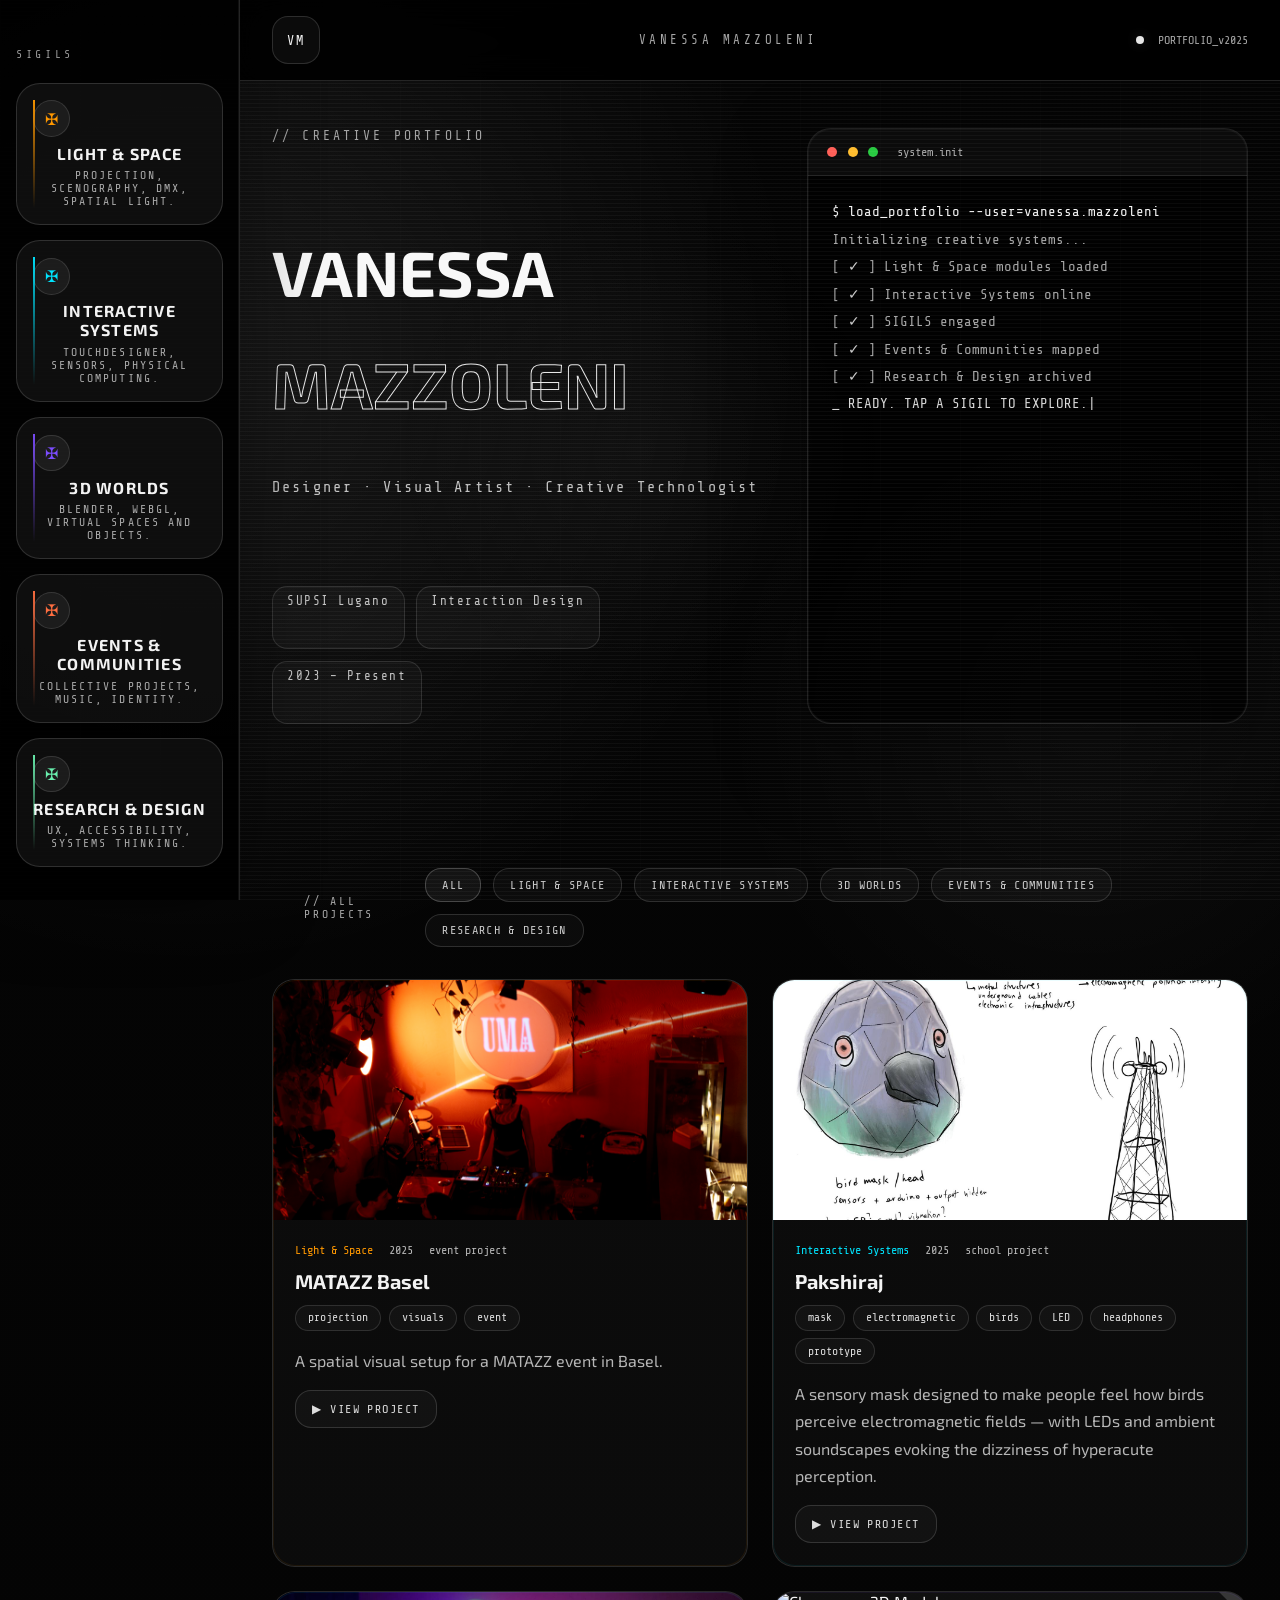
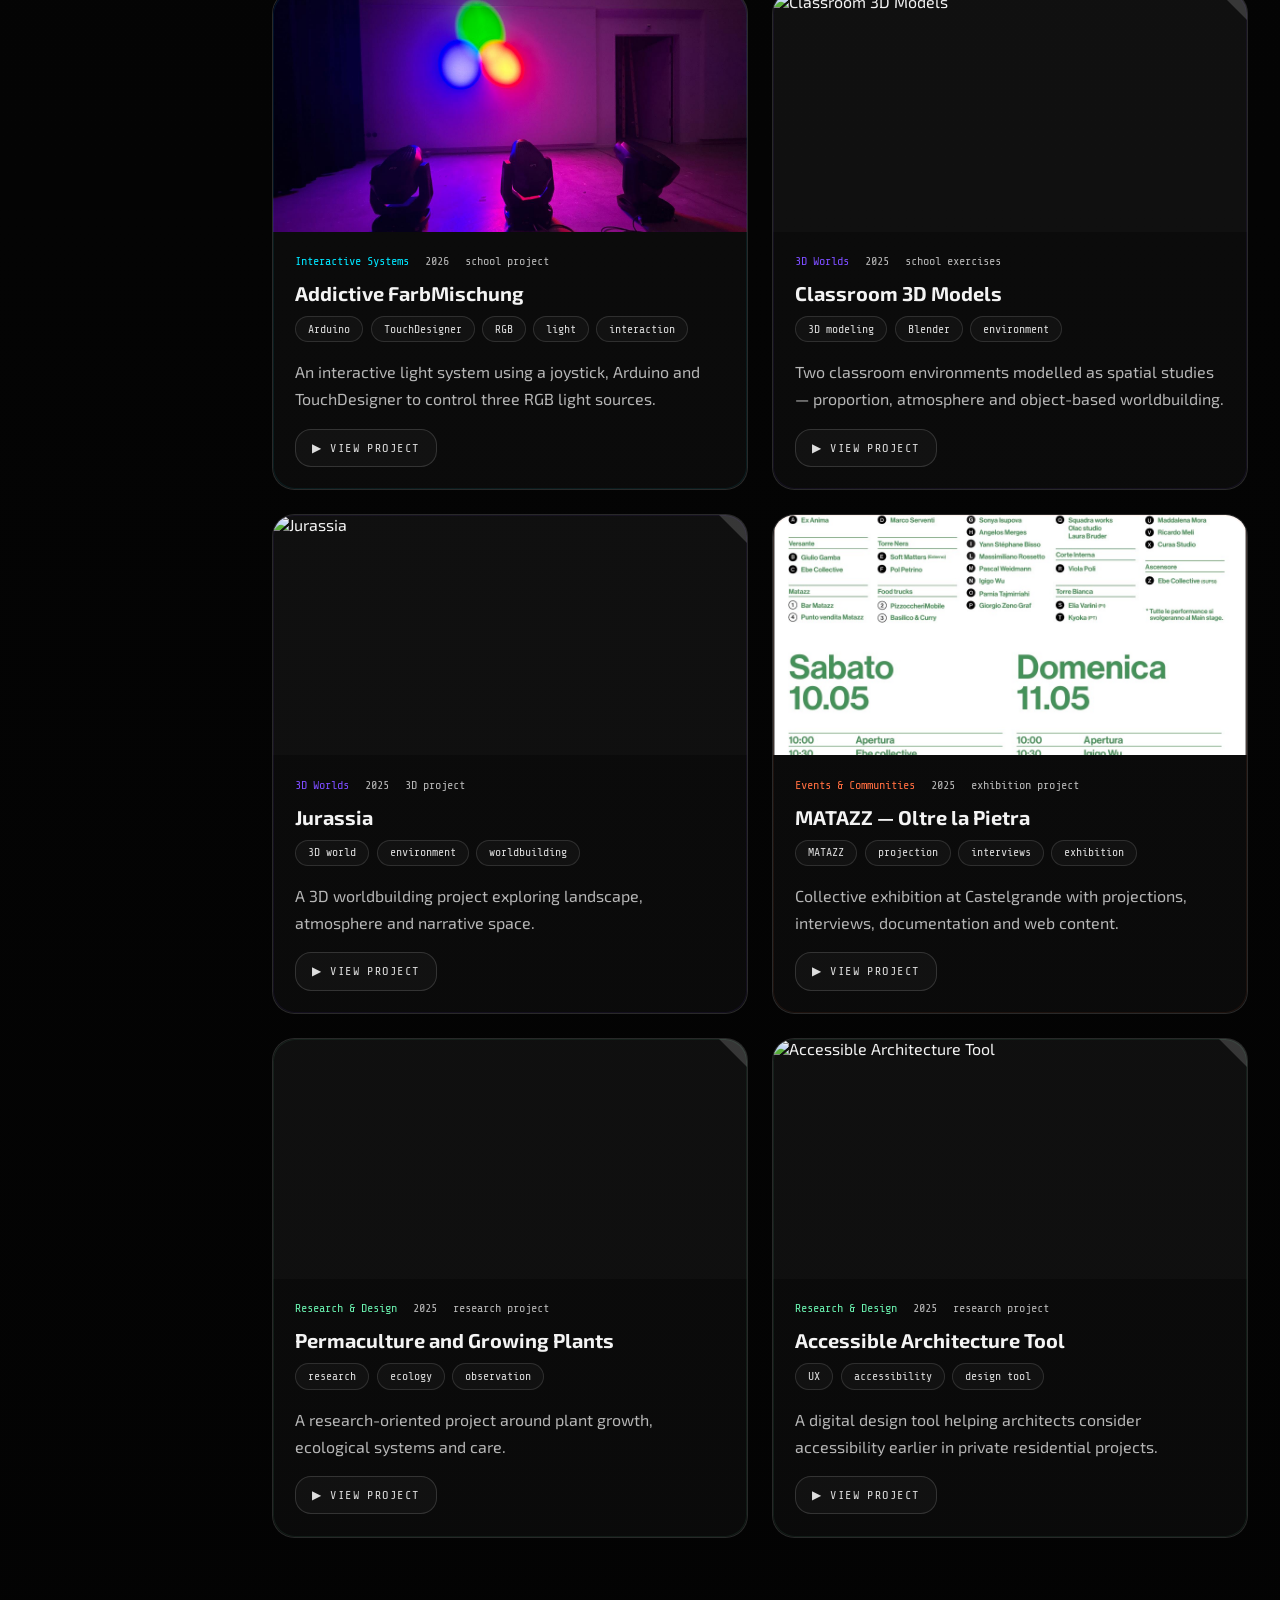
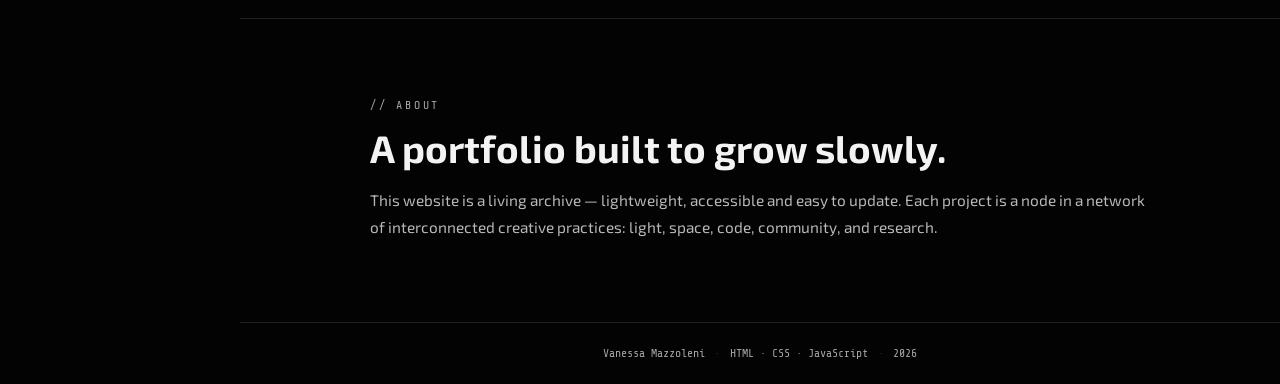
==== commit 12d00752: "full style fix" ====
--- a/index.html
+++ b/index.html
@@ -1,166 +1,177 @@
-﻿<!DOCTYPE html>
-<html lang="en" data-theme="light">
-  <head>
-    <meta charset="UTF-8" />
-    <meta name="viewport" content="width=device-width, initial-scale=1.0" />
-    <title>Vanessa Mazzoleni</title>
-    <meta
-      name="description"
-      content="Portfolio of Vanessa Mazzoleni: light, space, interaction, 3D, research and communities."
-    />
+<!DOCTYPE html>
+<html lang="en">
+<head>
+  <meta charset="UTF-8" />
+  <meta name="viewport" content="width=device-width, initial-scale=1.0" />
+  <title>Vanessa Mazzoleni — Portfolio</title>
+  <meta name="description" content="Portfolio of Vanessa Mazzoleni: light, space, interaction, 3D, research and communities." />
+  <link rel="preconnect" href="https://fonts.googleapis.com">
+  <link href="https://fonts.googleapis.com/css2?family=Share+Tech+Mono&family=Exo+2:wght@300;400;600;700&display=swap" rel="stylesheet">
+  <link rel="stylesheet" href="style.css" />
+</head>
+<body>
 
-    <link rel="stylesheet" href="style.css" />
-    <script defer src="projects.js"></script>
-    <script defer src="main.js"></script>
-  </head>
+<!-- SCAN LINE OVERLAY -->
+<div class="scanlines" aria-hidden="true"></div>
+<div class="grid-bg" aria-hidden="true"></div>
 
-  <body>
-    <div class="background-media" aria-hidden="true">
-      <div class="background-gradient"></div>
+<!-- NAV -->
+<header class="site-header">
+  <nav class="top-nav">
+    <button id="cv-open" class="logo-btn" type="button" aria-label="Open CV">
+      <span class="logo-inner">VM</span>
+    </button>
+    <div class="nav-center">
+      <span class="nav-glitch" data-text="VANESSA MAZZOLENI">VANESSA MAZZOLENI</span>
     </div>
+    <div class="nav-right">
+      <span class="status-dot"></span>
+      <span class="status-text">PORTFOLIO_v2025</span>
+    </div>
+  </nav>
+</header>
 
-    <div class="crt-overlay" aria-hidden="true"></div>
+<nav class="persistent-nav" aria-label="Portfolio categories">
+  <div class="category-labels" id="category-labels"></div>
+</nav>
 
-    <div class="page-shell">
-      <header class="site-header">
-        <nav class="top-nav" aria-label="Main navigation">
-          <!-- VM logo → opens CV modal -->
-          <button id="cv-open" class="logo" type="button" aria-label="Open curriculum vitae">VM</button>
+<!-- HERO -->
+<section class="hero">
+  <div class="hero-content">
+    <p class="eyebrow">// CREATIVE PORTFOLIO</p>
+    <h1 class="hero-title">
+      <span class="line1">VANESSA</span>
+      <span class="line2">MAZZOLENI</span>
+    </h1>
+    <p class="hero-sub">Designer · Visual Artist · Creative Technologist</p>
+    <div class="hero-tags">
+      <span class="htag">SUPSI Lugano</span>
+      <span class="htag">Interaction Design</span>
+      <span class="htag">2023 – Present</span>
+    </div>
+  </div>
+  <div class="hero-terminal">
+    <div class="terminal-header">
+      <span class="t-dot red"></span><span class="t-dot yellow"></span><span class="t-dot green"></span>
+      <span class="t-title">system.init</span>
+    </div>
+    <div class="terminal-body" id="terminal-body">
+      <p><span class="t-prompt">$</span> <span class="t-cmd">load_portfolio --user=vanessa.mazzoleni</span></p>
+      <p class="t-out">Initializing creative systems...</p>
+      <p class="t-out">[ <span class="t-ok">✓</span> ] Light &amp; Space modules loaded</p>
+      <p class="t-out">[ <span class="t-ok">✓</span> ] Interactive Systems online</p>
+      <p class="t-out">[ <span class="t-ok">✓</span> ] SIGILS engaged</p>
+      <p class="t-out">[ <span class="t-ok">✓</span> ] Events &amp; Communities mapped</p>
+      <p class="t-out">[ <span class="t-ok">✓</span> ] Research &amp; Design archived</p>
+      <p class="t-out t-blink">_ READY. TAP A SIGIL TO EXPLORE.</p>
+    </div>
+  </div>
+</section>
 
-          <div class="nav-actions">
-            <button id="theme-toggle" class="theme-toggle" type="button">Sunset</button>
-          </div>
-        </nav>
+<!-- PROJECT GALLERY (appears when category selected) -->
+<section class="gallery-section hidden" id="gallery-section">
+  <div class="gallery-header">
+    <button class="back-btn" id="back-btn" type="button">
+      <span>← BACK</span>
+    </button>
+    <div class="gallery-title-row">
+      <span class="gallery-category-label" id="gallery-category-label"></span>
+      <h2 class="gallery-title" id="gallery-title"></h2>
+    </div>
+    <span class="gallery-count" id="gallery-count"></span>
+  </div>
+  <div class="gallery-layout">
+    <!-- Left: miniature selector -->
+    <div class="gallery-thumbs" id="gallery-thumbs"></div>
+    <!-- Right: project detail scroll -->
+    <div class="gallery-main" id="gallery-main"></div>
+  </div>
+</section>
 
-        <section id="home" class="hero">
-          <p class="eyebrow">creative portfolio</p>
-          <h1>Vanessa<br>Mazzoleni</h1>
-        </section>
-      </header>
+<!-- ALL PROJECTS SECTION -->
+<section class="all-projects-section" id="all-projects-section">
+  <div class="section-label-row">
+    <span class="section-label">// ALL PROJECTS</span>
+    <div class="filter-row" id="filter-row"></div>
+  </div>
+  <div class="projects-grid" id="projects-grid"></div>
+</section>
 
-      <main>
-        <section class="category-section" aria-labelledby="category-heading">
-          <p class="section-label">Creative fields</p>
-          <h2 id="category-heading">Five connected areas of practice.</h2>
-          <div id="category-grid" class="category-grid"></div>
-        </section>
+<!-- ABOUT -->
+<section class="about-section">
+  <div class="about-inner">
+    <p class="section-label">// ABOUT</p>
+    <h2 class="about-title">A portfolio built to grow slowly.</h2>
+    <p class="about-text">This website is a living archive — lightweight, accessible and easy to update. Each project is a node in a network of interconnected creative practices: light, space, code, community, and research.</p>
+  </div>
+</section>
 
-        <section class="projects-panel" aria-labelledby="projects-heading">
-          <div class="projects-header">
-            <div>
-              <p class="section-label">Projects</p>
-              <h2 id="projects-heading">Featured works</h2>
-            </div>
-            <p id="project-count" class="project-count">0 projects</p>
-          </div>
-          <div id="project-grid" class="project-grid" role="list"></div>
-        </section>
+<footer class="site-footer">
+  <span>Vanessa Mazzoleni</span>
+  <span class="footer-sep">·</span>
+  <span>HTML · CSS · JavaScript</span>
+  <span class="footer-sep">·</span>
+  <span class="footer-year" id="footer-year"></span>
+</footer>
 
-        <section class="about-panel" aria-labelledby="about-heading">
-          <p class="section-label">About</p>
-          <h2 id="about-heading">A portfolio built to grow slowly.</h2>
-          <p>
-            This website is designed as a living archive: lightweight, accessible
-            and easy to update through a simple project data file.
-          </p>
-        </section>
-      </main>
+<!-- PROJECT MODAL -->
+<div class="modal hidden" id="project-modal" role="dialog" aria-modal="true">
+  <div class="modal-backdrop" id="modal-backdrop"></div>
+  <div class="modal-panel" id="modal-panel">
+    <button class="modal-close" id="modal-close" type="button">✕ CLOSE</button>
+    <div id="modal-content"></div>
+  </div>
+</div>
 
-      <footer class="site-footer">
-        <p>Vanessa Mazzoleni · HTML · CSS · JavaScript</p>
-      </footer>
+<!-- CV MODAL -->
+<div class="modal hidden" id="cv-modal" role="dialog" aria-modal="true">
+  <div class="modal-backdrop" id="cv-backdrop"></div>
+  <div class="modal-panel cv-panel">
+    <button class="modal-close" id="cv-close" type="button">✕ CLOSE</button>
+    <div class="cv-body">
+      <p class="section-label">// CURRICULUM VITAE</p>
+      <h2 class="cv-name">Vanessa Mazzoleni</h2>
+      <p class="cv-sub">Designer · Visual Artist · Creative Technologist</p>
+      <div class="cv-section">
+        <h3>Education</h3>
+        <div class="cv-entry">
+          <span class="cv-year">2023 – present</span>
+          <div><strong>Bachelor in Interaction Design</strong><span class="cv-place">SUPSI, Lugano</span></div>
+        </div>
+      </div>
+      <div class="cv-section">
+        <h3>Selected Projects</h3>
+        <div class="cv-entry"><span class="cv-year">2025</span><div><strong>In Another Light</strong><span class="cv-place">Interactive installation — TouchDesigner, DMX, sensors</span></div></div>
+        <div class="cv-entry"><span class="cv-year">2025</span><div><strong>MATAZZ — Oltre la Pietra</strong><span class="cv-place">Collective exhibition at Castelgrande, Bellinzona</span></div></div>
+        <div class="cv-entry"><span class="cv-year">2025</span><div><strong>Accessible Architecture Tool</strong><span class="cv-place">UX research &amp; prototyping</span></div></div>
+      </div>
+      <div class="cv-section">
+        <h3>Skills</h3>
+        <div class="cv-skills">
+          <span class="skill-tag" style="--c:#00e5ff">TouchDesigner</span>
+          <span class="skill-tag" style="--c:#7c4dff">Blender</span>
+          <span class="skill-tag" style="--c:#00bcd4">DMX / Lighting</span>
+          <span class="skill-tag" style="--c:#69f0ae">UX Research</span>
+          <span class="skill-tag" style="--c:#ff6e40">Projection Mapping</span>
+          <span class="skill-tag" style="--c:#00e5ff">HTML / CSS / JS</span>
+          <span class="skill-tag" style="--c:#7c4dff">WebGL</span>
+          <span class="skill-tag" style="--c:#00bcd4">Physical Computing</span>
+        </div>
+      </div>
+      <div class="cv-section">
+        <h3>Languages</h3>
+        <div class="cv-entry"><span class="cv-year">Native</span><div><strong>Italian</strong></div></div>
+        <div class="cv-entry"><span class="cv-year">Fluent</span><div><strong>English · French · German</strong></div></div>
+      </div>
+      <div class="cv-section">
+        <h3>Contact</h3>
+        <p class="cv-contact">vanessa.mazzoleni@example.com</p>
+      </div>
     </div>
+  </div>
+</div>
 
-    <!-- Project detail modal -->
-    <aside id="project-detail" class="project-detail hidden" aria-hidden="true">
-      <div class="detail-backdrop" data-close-detail></div>
-      <article class="detail-panel" role="dialog" aria-modal="true">
-        <button class="close-detail" type="button" data-close-detail>Close</button>
-        <div id="project-detail-content"></div>
-      </article>
-    </aside>
-
-    <!-- CV modal -->
-    <aside id="cv-modal" class="project-detail hidden" aria-hidden="true">
-      <div class="detail-backdrop" data-close-cv></div>
-      <article class="detail-panel cv-panel" role="dialog" aria-modal="true" aria-labelledby="cv-heading">
-        <button class="close-detail" type="button" data-close-cv>Close</button>
-        <div class="cv-body">
-          <p class="section-label">Curriculum Vitae</p>
-          <h2 id="cv-heading">Vanessa Mazzoleni</h2>
-          <p class="cv-subtitle">Designer · Visual artist · Creative technologist</p>
-
-          <div class="cv-section">
-            <h3>Education</h3>
-            <div class="cv-entry">
-              <span class="cv-year">2023 – present</span>
-              <div>
-                <strong>Bachelor in Interaction Design</strong>
-                <span class="cv-place">SUPSI, Lugano</span>
-              </div>
-            </div>
-          </div>
-
-          <div class="cv-section">
-            <h3>Selected projects</h3>
-            <div class="cv-entry">
-              <span class="cv-year">2025</span>
-              <div>
-                <strong>In Another Light</strong>
-                <span class="cv-place">Interactive installation — TouchDesigner, DMX, sensors</span>
-              </div>
-            </div>
-            <div class="cv-entry">
-              <span class="cv-year">2025</span>
-              <div>
-                <strong>MATAZZ — Oltre la Pietra</strong>
-                <span class="cv-place">Collective exhibition at Castelgrande, Bellinzona</span>
-              </div>
-            </div>
-            <div class="cv-entry">
-              <span class="cv-year">2025</span>
-              <div>
-                <strong>Accessible Architecture Tool</strong>
-                <span class="cv-place">UX research & prototyping</span>
-              </div>
-            </div>
-          </div>
-
-          <div class="cv-section">
-            <h3>Skills</h3>
-            <div class="cv-skills">
-              <span class="tag" style="--category-color: #f0a35f">TouchDesigner</span>
-              <span class="tag" style="--category-color: #b79ad9">Blender</span>
-              <span class="tag" style="--category-color: #7fb7c9">DMX / lighting</span>
-              <span class="tag" style="--category-color: #9abf88">UX research</span>
-              <span class="tag" style="--category-color: #d98c8c">Projection mapping</span>
-              <span class="tag" style="--category-color: #f0a35f">HTML / CSS / JS</span>
-              <span class="tag" style="--category-color: #b79ad9">WebGL</span>
-              <span class="tag" style="--category-color: #7fb7c9">Physical computing</span>
-            </div>
-          </div>
-
-          <div class="cv-section">
-            <h3>Languages</h3>
-            <div class="cv-entry">
-              <span class="cv-year">Native</span>
-              <div><strong>Italian</strong></div>
-            </div>
-            <div class="cv-entry">
-              <span class="cv-year">Fluent</span>
-              <div><strong>English · French · German</strong></div>
-            </div>
-          </div>
-
-          <div class="cv-section">
-            <h3>Contact</h3>
-            <p style="color: var(--muted)">
-              <!-- Replace with your real contact info -->
-              vanessa.mazzoleni@example.com
-            </p>
-          </div>
-        </div>
-      </article>
-    </aside>
-  </body>
-</html>+<script src="projects.js"></script>
+<script src="main.js"></script>
+</body>
+</html>
--- a/style.css
+++ b/style.css
@@ -1,41 +1,30 @@
-﻿:root {
-  color-scheme: light;
-
-  --bg: #f7efe5;
-  --surface: rgba(255, 250, 240, 0.78);
-  --surface-strong: rgba(255, 253, 247, 0.94);
-  --text: #201b16;
-  --muted: #675b50;
-  --border: rgba(32, 27, 22, 0.13);
-
-  --accent: #e7a365;
-  --accent-soft: rgba(231, 163, 101, 0.16);
-  --accent-strong: #a86438;
-
-  --shadow: 0 26px 80px rgba(51, 36, 20, 0.12);
-  --radius: 28px;
-  --max-width: 1240px;
-}
-
-html[data-theme="dark"] {
-  color-scheme: dark;
-
-  --bg: #111013;
-  --surface: rgba(23, 20, 24, 0.74);
-  --surface-strong: rgba(28, 23, 29, 0.94);
-  --text: #f5eee4;
-  --muted: #c0b5a8;
-  --border: rgba(245, 238, 228, 0.12);
-
-  --accent: #f0a66d;
-  --accent-soft: rgba(240, 166, 109, 0.14);
-  --accent-strong: #ffc397;
-
-  --shadow: 0 30px 90px rgba(0, 0, 0, 0.42);
-}
-
-* {
+﻿/* ═══════════════════════════════════════════════════════
+   BIOMECHANICAL GOTHIC CATHEDRAL — PORTFOLIO REDESIGN
+   ═══════════════════════════════════════════════════════ */
+
+:root {
+  --bg: #030303;
+  --bg-alt: rgba(255, 255, 255, 0.04);
+  --surface: rgba(255, 255, 255, 0.05);
+  --surface-strong: rgba(255, 255, 255, 0.08);
+  --border: rgba(255, 255, 255, 0.14);
+  --border-strong: rgba(255, 255, 255, 0.22);
+  --text: #f3f3f3;
+  --text-dim: rgba(255, 255, 255, 0.72);
+  --text-muted: rgba(255, 255, 255, 0.55);
+  --accent: rgba(255, 255, 255, 0.85);
+  --mono: "Share Tech Mono", monospace;
+  --sans: "Exo 2", sans-serif;
+  --radius: 1rem;
+  --radius-lg: 1.5rem;
+}
+
+*,
+*::before,
+*::after {
   box-sizing: border-box;
+  margin: 0;
+  padding: 0;
 }
 
 html {
@@ -43,659 +32,1175 @@
 }
 
 body {
-  margin: 0;
   min-height: 100vh;
-  font-family:
-    Inter,
-    ui-sans-serif,
-    system-ui,
-    -apple-system,
-    BlinkMacSystemFont,
-    "Segoe UI",
-    sans-serif;
+  font-family: var(--sans);
   color: var(--text);
-  background: var(--bg);
-}
-
-body.no-scroll {
-  overflow: hidden;
+  background:
+    radial-gradient(
+      circle at 15% 10%,
+      rgba(255, 255, 255, 0.08),
+      transparent 18%
+    ),
+    radial-gradient(
+      circle at 85% 20%,
+      rgba(255, 255, 255, 0.04),
+      transparent 12%
+    ),
+    linear-gradient(180deg, #050505 0%, #030303 100%);
+  overflow-x: hidden;
+  position: relative;
+  padding-left: 240px;
+}
+
+body::before {
+  content: "";
+  position: fixed;
+  inset: 0;
+  pointer-events: none;
+  opacity: 0.2;
+  background-image:
+    repeating-linear-gradient(
+      90deg,
+      transparent 0 32px,
+      rgba(255, 255, 255, 0.02) 32px 33px
+    ),
+    repeating-linear-gradient(
+      180deg,
+      transparent 0 32px,
+      rgba(255, 255, 255, 0.02) 32px 33px
+    );
+}
+
+body::after {
+  content: "";
+  position: fixed;
+  inset: 0;
+  pointer-events: none;
+  background: radial-gradient(
+    circle at center,
+    rgba(255, 255, 255, 0.03),
+    transparent 32%
+  );
 }
 
 button,
 a {
   font: inherit;
-}
-
+  color: inherit;
+}
 button {
-  border: 0;
   cursor: pointer;
 }
 
-img,
-video,
-iframe {
-  display: block;
-  max-width: 100%;
-}
-
-button:focus-visible,
-a:focus-visible {
-  outline: 3px solid var(--accent);
-  outline-offset: 3px;
-}
-
-/* BACKGROUND */
-
-.background-media {
+/* ── OVERLAYS ── */
+.grid-bg {
   position: fixed;
   inset: 0;
-  z-index: -3;
+  z-index: 0;
+  pointer-events: none;
+  background-image:
+    linear-gradient(rgba(255, 255, 255, 0.03) 1px, transparent 1px),
+    linear-gradient(90deg, rgba(255, 255, 255, 0.03) 1px, transparent 1px);
+  background-size: 80px 80px;
+  opacity: 0.45;
+}
+
+.scanlines {
+  position: fixed;
+  inset: 0;
+  z-index: 5;
+  pointer-events: none;
+  background: repeating-linear-gradient(
+    180deg,
+    transparent,
+    transparent 3px,
+    rgba(255, 255, 255, 0.04) 3px,
+    rgba(255, 255, 255, 0.04) 4px
+  );
+}
+
+/* ── PERSISTENT NAV ── */
+.persistent-nav {
+  position: fixed;
+  inset: 0 auto 0 0;
+  width: 240px;
+  padding: 3rem 1rem 1rem;
+  display: flex;
+  flex-direction: column;
+  gap: 1rem;
+  background: rgba(0, 0, 0, 0.92);
+  border-right: 1px solid var(--border);
+  box-shadow:
+    inset -1px 0 0 rgba(255, 255, 255, 0.06),
+    0 0 80px rgba(0, 0, 0, 0.4);
+  z-index: 90;
+}
+.persistent-nav::before {
+  content: "SIGILS";
+  font-family: var(--mono);
+  font-size: 0.72rem;
+  letter-spacing: 0.32em;
+  color: rgba(255, 255, 255, 0.6);
+  text-transform: uppercase;
+  margin-bottom: 0.35rem;
+}
+.category-labels {
+  display: grid;
+  gap: 0.95rem;
+}
+.sigil-button {
+  position: relative;
+  display: grid;
+  gap: 0.4rem;
+  padding: 1.05rem 1rem 1rem 1rem;
+  min-height: 6.4rem;
+  border: 1px solid var(--border);
+  border-radius: 1.5rem;
+  background: rgba(255, 255, 255, 0.05);
+  color: var(--text);
   overflow: hidden;
-}
-
-.background-gradient {
+  transition:
+    transform 0.2s ease,
+    border-color 0.2s ease,
+    background 0.2s ease,
+    box-shadow 0.2s ease;
+}
+.sigil-button::before {
+  content: "";
+  position: absolute;
+  left: 1rem;
+  top: 1rem;
+  bottom: 1rem;
+  width: 2px;
+  background: linear-gradient(180deg, var(--cat-color), rgba(255, 255, 255, 0));
+  opacity: 0.95;
+}
+.sigil-button:hover,
+.sigil-button:focus-visible {
+  border-color: rgba(255, 255, 255, 0.28);
+  background: rgba(255, 255, 255, 0.08);
+  transform: translateX(2px);
+  box-shadow: 0 18px 48px rgba(0, 0, 0, 0.22);
+}
+.sigil-button:focus-visible {
+  outline: 2px dashed rgba(255, 255, 255, 0.7);
+  outline-offset: 4px;
+}
+.sigil-button strong {
+  font-size: 1rem;
+  letter-spacing: 0.08em;
+  text-transform: uppercase;
+}
+.sigil-button small {
+  font-family: var(--mono);
+  font-size: 0.72rem;
+  color: rgba(255, 255, 255, 0.65);
+  letter-spacing: 0.18em;
+  text-transform: uppercase;
+}
+.sigil-mark {
+  display: inline-flex;
+  align-items: center;
+  justify-content: center;
+  width: 2.3rem;
+  height: 2.3rem;
+  border-radius: 999px;
+  background: rgba(255, 255, 255, 0.06);
+  color: var(--cat-color);
+  font-size: 1rem;
+  line-height: 1;
+  border: 1px solid rgba(255, 255, 255, 0.12);
+}
+
+/* ── HEADER ── */
+.site-header {
+  position: fixed;
+  top: 0;
+  left: 240px;
+  right: 0;
+  z-index: 100;
+  border-bottom: 1px solid var(--border);
+  background: rgba(0, 0, 0, 0.92);
+  backdrop-filter: blur(18px);
+}
+.top-nav {
+  display: flex;
+  align-items: center;
+  justify-content: space-between;
+  gap: 1rem;
+  padding: 1rem 2rem;
+  max-width: 1400px;
+  margin: 0 auto;
+}
+.logo-btn {
+  width: 3rem;
+  height: 3rem;
+  display: grid;
+  place-items: center;
+  border-radius: 1rem;
+  border: 1px solid rgba(255, 255, 255, 0.14);
+  background: rgba(255, 255, 255, 0.04);
+  transition:
+    transform 0.2s ease,
+    border-color 0.2s ease,
+    box-shadow 0.2s ease;
+}
+.logo-btn:hover,
+.logo-btn:focus-visible {
+  border-color: rgba(255, 255, 255, 0.3);
+  box-shadow: 0 0 16px rgba(255, 255, 255, 0.1);
+  transform: translateY(-1px);
+}
+.logo-inner {
+  font-family: var(--mono);
+  letter-spacing: 0.16em;
+  font-size: 0.85rem;
+}
+.nav-center {
+  flex: 1;
+  display: flex;
+  justify-content: center;
+}
+.nav-glitch {
+  font-family: var(--mono);
+  letter-spacing: 0.28em;
+  font-size: 0.78rem;
+  color: rgba(255, 255, 255, 0.65);
+  position: relative;
+}
+.nav-right {
+  display: flex;
+  align-items: center;
+  gap: 0.85rem;
+  font-family: var(--mono);
+  font-size: 0.74rem;
+  color: rgba(255, 255, 255, 0.65);
+}
+.status-dot {
+  width: 8px;
+  height: 8px;
+  border-radius: 50%;
+  background: rgba(255, 255, 255, 0.9);
+  box-shadow: 0 0 12px rgba(255, 255, 255, 0.12);
+  animation: pulse-dot 2.2s ease-in-out infinite;
+}
+
+/* ── HERO ── */
+.hero {
+  min-height: calc(100vh - 7rem);
+  display: grid;
+  grid-template-columns: 1.05fr 0.95fr;
+  gap: 3rem;
+  padding: 8rem 2rem 4rem;
+  max-width: 1200px;
+  margin: 0 auto;
+}
+.hero-content {
+  display: grid;
+  gap: 1.5rem;
+}
+.eyebrow {
+  font-family: var(--mono);
+  font-size: 0.82rem;
+  letter-spacing: 0.24em;
+  color: rgba(255, 255, 255, 0.62);
+  text-transform: uppercase;
+}
+.hero-title {
+  display: grid;
+  gap: 0.15rem;
+}
+.hero-title .line1,
+.hero-title .line2 {
+  font-size: clamp(3.5rem, 5vw, 5.8rem);
+}
+.hero-title .line1 {
+  color: #f8f8f8;
+}
+.hero-title .line2 {
+  color: transparent;
+  -webkit-text-stroke: 1px rgba(255, 255, 255, 0.9);
+}
+.hero-sub {
+  font-family: var(--mono);
+  font-size: 0.95rem;
+  letter-spacing: 0.14em;
+  color: rgba(255, 255, 255, 0.75);
+}
+.hero-tags {
+  display: flex;
+  flex-wrap: wrap;
+  gap: 0.7rem;
+}
+.htag {
+  padding: 0.45rem 0.9rem;
+  border-radius: 0.95rem;
+  border: 1px solid rgba(255, 255, 255, 0.12);
+  background: rgba(255, 255, 255, 0.03);
+  color: rgba(255, 255, 255, 0.75);
+  font-family: var(--mono);
+  font-size: 0.78rem;
+  letter-spacing: 0.12em;
+}
+.hero-terminal {
+  border: 1px solid rgba(255, 255, 255, 0.12);
+  border-radius: 1.5rem;
+  background: rgba(0, 0, 0, 0.75);
+  box-shadow:
+    inset 0 0 0 1px rgba(255, 255, 255, 0.04),
+    0 30px 90px rgba(0, 0, 0, 0.35);
+  overflow: hidden;
+}
+.terminal-header {
+  display: flex;
+  align-items: center;
+  gap: 0.65rem;
+  padding: 1rem 1.2rem;
+  background: rgba(255, 255, 255, 0.04);
+  border-bottom: 1px solid rgba(255, 255, 255, 0.08);
+}
+.t-dot {
+  width: 10px;
+  height: 10px;
+  border-radius: 50%;
+}
+.t-dot.red {
+  background: #ff5f57;
+}
+.t-dot.yellow {
+  background: #ffbd2e;
+}
+.t-dot.green {
+  background: #28ca41;
+}
+.t-title {
+  margin-left: 0.5rem;
+  font-family: var(--mono);
+  font-size: 0.75rem;
+  color: rgba(255, 255, 255, 0.65);
+}
+.terminal-body {
+  padding: 1.4rem 1.5rem;
+  font-family: var(--mono);
+  font-size: 0.88rem;
+  line-height: 1.95;
+  color: rgba(255, 255, 255, 0.72);
+}
+.t-prompt {
+  color: rgba(255, 255, 255, 0.9);
+}
+.t-cmd {
+  color: rgba(255, 255, 255, 0.96);
+}
+.t-out {
+  color: rgba(255, 255, 255, 0.65);
+}
+.t-ok {
+  color: rgba(255, 255, 255, 0.8);
+}
+.t-blink {
+  color: rgba(255, 255, 255, 0.85);
+}
+.t-blink::after {
+  content: "|";
+  animation: blink 1s step-end infinite;
+}
+
+/* ── SHARED SECTION ELEMENTS ── */
+.section-label {
+  font-family: var(--mono);
+  font-size: 0.72rem;
+  letter-spacing: 0.24em;
+  color: rgba(255, 255, 255, 0.65);
+  text-transform: uppercase;
+}
+.section-label-row {
+  display: flex;
+  align-items: center;
+  justify-content: space-between;
+  padding: 0 2rem;
+  margin-bottom: 2rem;
+  max-width: 1200px;
+  margin-left: auto;
+  margin-right: auto;
+}
+.section-hint {
+  font-family: var(--mono);
+  font-size: 0.72rem;
+  color: rgba(255, 255, 255, 0.58);
+  letter-spacing: 0.18em;
+}
+
+@keyframes hotspot-pulse {
+  0% {
+    box-shadow: 0 0 0 0 rgba(255, 255, 255, 0.2);
+  }
+  70% {
+    box-shadow: 0 0 0 12px rgba(255, 255, 255, 0);
+  }
+  100% {
+    box-shadow: 0 0 0 0 rgba(255, 255, 255, 0);
+  }
+}
+
+/* ── GALLERY SECTION ── */
+.gallery-section {
+  position: relative;
+  z-index: 1;
+  padding: 5rem 2rem;
+  max-width: 1200px;
+  margin: 0 auto;
+}
+.gallery-section.hidden {
+  display: none;
+}
+.gallery-header {
+  display: flex;
+  align-items: flex-start;
+  justify-content: space-between;
+  gap: 2rem;
+  flex-wrap: wrap;
+}
+.back-btn {
+  background: rgba(255, 255, 255, 0.03);
+  border: 1px solid rgba(255, 255, 255, 0.14);
+  color: rgba(255, 255, 255, 0.88);
+  font-family: var(--mono);
+  font-size: 0.78rem;
+  letter-spacing: 0.22em;
+  padding: 0.9rem 1.25rem;
+  border-radius: 1rem;
+  transition:
+    background 0.2s ease,
+    border-color 0.2s ease,
+    transform 0.2s ease;
+}
+.back-btn:hover,
+.back-btn:focus-visible {
+  background: rgba(255, 255, 255, 0.06);
+  border-color: rgba(255, 255, 255, 0.24);
+  transform: translateY(-1px);
+}
+.gallery-category-label {
+  font-family: var(--mono);
+  font-size: 0.72rem;
+  letter-spacing: 0.25em;
+  margin-bottom: 0.45rem;
+  color: rgba(255, 255, 255, 0.68);
+}
+.gallery-title {
+  font-size: clamp(2rem, 4vw, 3rem);
+  font-weight: 700;
+  letter-spacing: -0.03em;
+}
+.gallery-count {
+  font-family: var(--mono);
+  font-size: 0.72rem;
+  color: rgba(255, 255, 255, 0.64);
+  align-self: center;
+}
+.gallery-layout {
+  display: grid;
+  grid-template-columns: 220px 1fr;
+  gap: 2rem;
+  align-items: start;
+}
+.gallery-thumbs {
+  position: sticky;
+  top: calc(5rem + 1rem);
+  display: flex;
+  flex-direction: column;
+  gap: 0.9rem;
+  max-height: calc(100vh - 11rem);
+  overflow-y: auto;
+  padding-right: 0.5rem;
+}
+.thumb-item {
+  border: 1px solid rgba(255, 255, 255, 0.12);
+  border-radius: 1.2rem;
+  overflow: hidden;
+  cursor: pointer;
+  background: rgba(255, 255, 255, 0.03);
+  transition:
+    border-color 0.2s ease,
+    box-shadow 0.2s ease;
+}
+.thumb-item:hover,
+.thumb-item.active {
+  border-color: rgba(255, 255, 255, 0.22);
+  box-shadow: 0 18px 40px rgba(0, 0, 0, 0.2);
+}
+.thumb-img {
   width: 100%;
-  height: 100%;
-  background:
-    radial-gradient(
-      circle at 18% 18%,
-      rgba(255, 199, 133, 0.35),
-      transparent 28%
-    ),
-    radial-gradient(
-      circle at 80% 12%,
-      rgba(164, 150, 181, 0.3),
-      transparent 32%
-    ),
-    linear-gradient(180deg, #b9b2ba 0%, #f1d4a5 48%, #6e8b91 100%);
-}
-
-html[data-theme="dark"] .background-gradient {
-  background:
-    radial-gradient(
-      circle at 20% 18%,
-      rgba(235, 137, 87, 0.28),
-      transparent 28%
-    ),
-    radial-gradient(
-      circle at 75% 16%,
-      rgba(91, 72, 119, 0.42),
-      transparent 34%
-    ),
-    linear-gradient(180deg, #27232f 0%, #744b3d 48%, #17292d 100%);
-}
-
-.background-media::after {
+  aspect-ratio: 16 / 9;
+  object-fit: cover;
+  display: block;
+}
+.thumb-placeholder {
+  width: 100%;
+  aspect-ratio: 16 / 9;
+  display: grid;
+  place-items: center;
+  font-family: var(--mono);
+  font-size: 0.76rem;
+  color: rgba(255, 255, 255, 0.65);
+}
+.thumb-label {
+  padding: 0.75rem 0.9rem;
+  font-family: var(--mono);
+  font-size: 0.76rem;
+  color: rgba(255, 255, 255, 0.85);
+  border-top: 1px solid rgba(255, 255, 255, 0.08);
+}
+.gallery-main {
+  display: flex;
+  flex-direction: column;
+  gap: 4.5rem;
+}
+.gallery-project {
+  scroll-margin-top: 5rem;
+}
+.gallery-project-media {
+  border: 1px solid rgba(255, 255, 255, 0.12);
+  border-radius: 1.3rem;
+  overflow: hidden;
+  margin-bottom: 2rem;
+  background: rgba(255, 255, 255, 0.02);
+}
+.gallery-project-media img,
+.gallery-project-media video,
+.gallery-project-media iframe {
+  width: 100%;
+  display: block;
+  max-height: 600px;
+  object-fit: cover;
+}
+.gallery-slideshow {
+  position: relative;
+}
+.gallery-slideshow-track {
+  display: flex;
+  overflow-x: auto;
+  scroll-snap-type: x mandatory;
+  scrollbar-width: none;
+}
+.gallery-slideshow-track::-webkit-scrollbar {
+  display: none;
+}
+.gallery-slide {
+  flex: 0 0 100%;
+  scroll-snap-align: start;
+}
+.slide-nav {
+  position: absolute;
+  top: 50%;
+  transform: translateY(-50%);
+  width: 2.8rem;
+  height: 2.8rem;
+  border-radius: 50%;
+  display: grid;
+  place-items: center;
+  background: rgba(255, 255, 255, 0.05);
+  border: 1px solid rgba(255, 255, 255, 0.14);
+  color: rgba(255, 255, 255, 0.9);
+  cursor: pointer;
+  transition:
+    background 0.2s ease,
+    transform 0.2s ease;
+}
+.slide-nav:hover {
+  background: rgba(255, 255, 255, 0.08);
+  transform: translateY(-50%) scale(1.03);
+}
+.slide-prev {
+  left: 1rem;
+}
+.slide-next {
+  right: 1rem;
+}
+.slide-dots {
+  display: flex;
+  justify-content: center;
+  gap: 0.5rem;
+  padding: 0.9rem;
+}
+.slide-dot {
+  width: 6px;
+  height: 6px;
+  border-radius: 50%;
+  background: rgba(255, 255, 255, 0.18);
+  border: none;
+  cursor: pointer;
+  transition:
+    width 0.2s ease,
+    background 0.2s ease;
+}
+.slide-dot.active {
+  width: 18px;
+  border-radius: 3px;
+  background: rgba(255, 255, 255, 0.75);
+}
+.gallery-project-info {
+  padding: 0 0.5rem;
+}
+.gallery-project-meta {
+  display: flex;
+  flex-wrap: wrap;
+  gap: 1.2rem;
+  margin-bottom: 1.1rem;
+  font-family: var(--mono);
+  font-size: 0.78rem;
+  color: rgba(255, 255, 255, 0.65);
+}
+.gallery-project-title {
+  font-size: clamp(1.8rem, 3vw, 2.5rem);
+  font-weight: 700;
+  letter-spacing: -0.03em;
+  margin-bottom: 1rem;
+}
+.gallery-project-tags {
+  display: flex;
+  flex-wrap: wrap;
+  gap: 0.55rem;
+  margin-bottom: 1.2rem;
+}
+.ptag {
+  padding: 0.35rem 0.75rem;
+  border-radius: 0.95rem;
+  border: 1px solid rgba(255, 255, 255, 0.12);
+  background: rgba(255, 255, 255, 0.03);
+  color: rgba(255, 255, 255, 0.85);
+  font-family: var(--mono);
+  font-size: 0.72rem;
+}
+.gallery-project-desc,
+.gallery-project-long {
+  color: rgba(255, 255, 255, 0.68);
+  line-height: 1.8;
+}
+.gallery-project-long {
+  margin-top: 1rem;
+}
+.ext-link {
+  display: inline-flex;
+  align-items: center;
+  gap: 0.35rem;
+  padding: 0.7rem 1rem;
+  border-radius: 1rem;
+  border: 1px solid rgba(255, 255, 255, 0.14);
+  background: rgba(255, 255, 255, 0.03);
+  color: rgba(255, 255, 255, 0.88);
+  text-decoration: none;
+  font-family: var(--mono);
+  font-size: 0.78rem;
+  letter-spacing: 0.12em;
+  transition:
+    background 0.2s ease,
+    border-color 0.2s ease;
+}
+.ext-link:hover,
+.ext-link:focus-visible {
+  background: rgba(255, 255, 255, 0.06);
+  border-color: rgba(255, 255, 255, 0.24);
+}
+.gallery-divider {
+  border: none;
+  height: 1px;
+  background: linear-gradient(
+    90deg,
+    transparent,
+    rgba(255, 255, 255, 0.12),
+    transparent
+  );
+}
+
+/* ── ALL PROJECTS ── */
+.all-projects-section {
+  position: relative;
+  z-index: 1;
+  padding: 5rem 2rem;
+  max-width: 1200px;
+  margin: 0 auto;
+}
+.filter-row {
+  display: flex;
+  flex-wrap: wrap;
+  gap: 0.75rem;
+}
+.filter-btn {
+  padding: 0.55rem 1rem;
+  border-radius: 1rem;
+  border: 1px solid rgba(255, 255, 255, 0.14);
+  background: rgba(255, 255, 255, 0.03);
+  color: rgba(255, 255, 255, 0.78);
+  font-family: var(--mono);
+  font-size: 0.75rem;
+  letter-spacing: 0.11em;
+  transition:
+    background 0.2s ease,
+    border-color 0.2s ease;
+}
+.filter-btn:hover,
+.filter-btn.active,
+.filter-btn:focus-visible {
+  background: rgba(255, 255, 255, 0.06);
+  border-color: rgba(255, 255, 255, 0.22);
+}
+.projects-grid {
+  display: grid;
+  grid-template-columns: repeat(auto-fit, minmax(320px, 1fr));
+  gap: 1.5rem;
+  margin-top: 2rem;
+}
+.project-card {
+  position: relative;
+  border: 1px solid rgba(255, 255, 255, 0.12);
+  border-radius: 1.4rem;
+  overflow: hidden;
+  background: rgba(255, 255, 255, 0.03);
+  transition:
+    transform 0.25s ease,
+    border-color 0.25s ease,
+    box-shadow 0.25s ease;
+}
+.project-card:hover,
+.project-card:focus-within {
+  transform: translateY(-4px);
+  border-color: rgba(255, 255, 255, 0.22);
+  box-shadow: 0 25px 60px rgba(0, 0, 0, 0.24);
+}
+.project-card::after {
   content: "";
   position: absolute;
   inset: 0;
-  background:
-    linear-gradient(
-      180deg,
-      rgba(255, 244, 226, 0.32),
-      rgba(255, 244, 226, 0.64)
-    ),
-    radial-gradient(circle at center, transparent 48%, rgba(0, 0, 0, 0.12));
-}
-
-html[data-theme="dark"] .background-media::after {
-  background:
-    linear-gradient(180deg, rgba(18, 15, 20, 0.48), rgba(18, 15, 20, 0.84)),
-    radial-gradient(circle at center, transparent 48%, rgba(0, 0, 0, 0.36));
-}
-
-/* CRT */
-
-.crt-overlay {
+  border-radius: 1.4rem;
+  box-shadow: inset 0 0 0 1px var(--cat-color);
+  opacity: 0.08;
+  pointer-events: none;
+}
+.card-corner {
+  position: absolute;
+  top: 0;
+  right: 0;
+  width: 0;
+  height: 0;
+  border-style: solid;
+  border-width: 0 1.8rem 1.8rem 0;
+  border-color: transparent rgba(255, 255, 255, 0.16) transparent transparent;
+}
+.card-media {
+  position: relative;
+  overflow: hidden;
+  height: 240px;
+  background: rgba(255, 255, 255, 0.02);
+}
+.card-media img,
+.card-media video {
+  width: 100%;
+  height: 100%;
+  object-fit: cover;
+  transition: transform 0.35s ease;
+}
+.project-card:hover .card-media img,
+.project-card:hover .card-media video {
+  transform: scale(1.03);
+}
+.card-body {
+  padding: 1.4rem;
+}
+.card-meta {
+  display: flex;
+  flex-wrap: wrap;
+  gap: 1rem;
+  margin-bottom: 0.8rem;
+  font-family: var(--mono);
+  font-size: 0.75rem;
+  color: rgba(255, 255, 255, 0.7);
+}
+.card-cat {
+  color: var(--cat-color);
+}
+.card-title {
+  font-size: 1.25rem;
+  font-weight: 700;
+  margin-bottom: 0.7rem;
+}
+.card-tags {
+  display: flex;
+  flex-wrap: wrap;
+  gap: 0.45rem;
+  margin-bottom: 1rem;
+}
+.card-desc {
+  color: rgba(255, 255, 255, 0.7);
+  line-height: 1.7;
+  margin-bottom: 1rem;
+}
+.view-btn {
+  display: inline-flex;
+  align-items: center;
+  gap: 0.4rem;
+  padding: 0.7rem 1rem;
+  border-radius: 1rem;
+  border: 1px solid rgba(255, 255, 255, 0.14);
+  background: rgba(255, 255, 255, 0.03);
+  color: rgba(255, 255, 255, 0.86);
+  font-family: var(--mono);
+  font-size: 0.75rem;
+  letter-spacing: 0.12em;
+  transition:
+    background 0.22s ease,
+    border-color 0.22s ease,
+    color 0.22s ease;
+}
+.view-btn:hover,
+.view-btn:focus-visible {
+  background: rgba(255, 255, 255, 0.06);
+  border-color: rgba(255, 255, 255, 0.22);
+}
+
+/* ── MODAL ── */
+.modal {
   position: fixed;
   inset: 0;
-  z-index: 50;
-  pointer-events: none;
-  background: linear-gradient(
-    rgba(255, 255, 255, 0.035) 50%,
-    rgba(0, 0, 0, 0.035) 50%
-  );
-  background-size: 100% 4px;
-  mix-blend-mode: overlay;
-  opacity: 0.45;
-}
-
-/* LAYOUT */
-
-.page-shell {
-  width: min(100%, var(--max-width));
-  margin: 0 auto;
-  padding: 1.4rem;
-}
-
-.site-header,
-.projects-panel,
-.about-panel,
-.site-footer {
-  border: 1px solid var(--border);
-  background: var(--surface);
-  backdrop-filter: blur(18px);
-  box-shadow: var(--shadow);
-  border-radius: var(--radius);
-}
-
-.site-header {
-  min-height: 72vh;
-  display: grid;
-  align-content: space-between;
-  padding: 1rem;
-}
-
-.top-nav {
-  display: flex;
-  justify-content: space-between;
-  gap: 1rem;
-  align-items: center;
-}
-
-.logo {
-  display: grid;
-  place-items: center;
-  width: 3rem;
-  height: 3rem;
-  border-radius: 999px;
-  color: var(--text);
-  text-decoration: none;
-  background: var(--surface-strong);
-  border: 1px solid var(--border);
-  letter-spacing: 0.08em;
-}
-
-.nav-actions,
-.language-switcher {
-  display: flex;
-  align-items: center;
-  flex-wrap: wrap;
-  gap: 0.6rem;
-}
-
-.language-switcher {
-  padding: 0.35rem;
-  border-radius: 999px;
-  background: var(--surface-strong);
-  border: 1px solid var(--border);
-}
-
-.language-switcher button,
-.theme-toggle {
-  padding: 0.65rem 0.9rem;
-  border-radius: 999px;
-  background: transparent;
-  color: var(--text);
-}
-
-.language-switcher button.active,
-.language-switcher button:hover {
-  background: var(--accent-soft);
-  color: var(--accent-strong);
-}
-
-.theme-toggle {
-  background: var(--text);
-  color: var(--bg);
-  font-weight: 650;
-}
-
-/* HERO — solo nome, niente tagline */
-
-.hero {
-  max-width: 58rem;
-  padding: clamp(2rem, 6vw, 4rem);
-}
-
-.eyebrow,
-.section-label {
-  margin: 0 0 0.8rem;
-  color: var(--accent-strong);
-  text-transform: uppercase;
-  letter-spacing: 0.16em;
-  font-size: 0.78rem;
-}
-
-.hero h1 {
-  margin: 0;
-  font-size: clamp(3rem, 9vw, 7.4rem);
-  line-height: 0.92;
-  letter-spacing: -0.08em;
-  max-width: 12ch;
-}
-
-/* nascondi tagline nell'hero se presente */
-.hero .tagline {
-  display: none;
-}
-
-/* CATEGORIES */
-
-.category-section {
-  padding: 4rem 0 2rem;
-}
-
-.category-section h2,
-.projects-header h2,
-.about-panel h2 {
-  margin: 0;
-  font-size: clamp(2rem, 4vw, 3.2rem);
-  letter-spacing: -0.04em;
-}
-
-.category-grid {
-  margin-top: 1.5rem;
-  display: grid;
-  grid-template-columns: repeat(6, 1fr);
-  gap: 1rem;
-}
-
-.category-card {
-  min-height: 210px;
-  padding: 1.2rem;
-  border-radius: 24px;
-  color: var(--text);
-  text-align: left;
-  background: var(--surface);
-  border: 1px solid var(--border);
-  box-shadow: var(--shadow);
-  backdrop-filter: blur(16px);
-  transition:
-    transform 180ms ease,
-    border 180ms ease,
-    background 180ms ease;
-}
-
-.category-card:hover,
-.category-card.active {
-  transform: translateY(-3px);
-  border-color: var(--category-color);
-  background:
-    linear-gradient(
-      135deg,
-      color-mix(in srgb, var(--category-color) 18%, transparent),
-      transparent
-    ),
-    var(--surface-strong);
-}
-
-.category-symbol {
-  display: block;
-  margin-bottom: 1.8rem;
-  color: var(--category-color);
-  font-size: 2rem;
-}
-
-.category-card strong {
-  display: block;
-  font-size: 1.1rem;
-  margin-bottom: 0.65rem;
-}
-
-.category-card small {
-  color: var(--muted);
-  line-height: 1.55;
-}
-
-/* PROJECTS — 2 colonne, card più alte */
-
-.projects-panel,
-.about-panel {
-  margin-top: 2rem;
-  padding: clamp(1rem, 3vw, 2rem);
-}
-
-.projects-header {
-  display: flex;
-  justify-content: space-between;
-  gap: 1rem;
-  margin-bottom: 1.5rem;
-}
-
-.project-count {
-  color: var(--muted);
-  white-space: nowrap;
-}
-
-.project-grid {
-  display: grid;
-  grid-template-columns: repeat(2, 1fr);
-  gap: 1.6rem;
-}
-
-.project-card {
-  overflow: hidden;
-  border-radius: 24px;
-  background: var(--surface-strong);
-  border: 1px solid var(--border);
-  box-shadow: var(--shadow);
-  transition:
-    border 180ms ease,
-    transform 180ms ease;
-}
-
-.project-card:hover {
-  border-color: var(--category-color);
-  transform: translateY(-2px);
-}
-
-.media {
-  min-height: 320px;
-  background:
-    linear-gradient(
-      135deg,
-      color-mix(in srgb, var(--category-color) 20%, transparent),
-      transparent
-    ),
-    rgba(255, 255, 255, 0.08);
-}
-
-.media img,
-.media video,
-.media iframe {
-  width: 100%;
-  height: 320px;
-  object-fit: cover;
-  border: 0;
-}
-
-.media-placeholder {
-  min-height: 320px;
-  display: grid;
-  place-items: center;
-  padding: 1.2rem;
-  text-align: center;
-  color: var(--muted);
-}
-
-.media-placeholder span {
-  display: block;
-  color: var(--text);
-  font-weight: 700;
-}
-
-.card-body {
-  padding: 1.4rem 1.6rem;
-}
-
-.project-meta,
-.project-tags {
-  display: flex;
-  flex-wrap: wrap;
-  gap: 0.55rem;
-}
-
-.project-meta {
-  color: var(--muted);
-  font-size: 0.85rem;
-}
-
-.project-card h3 {
-  margin: 0.8rem 0 0.5rem;
-  font-size: 1.5rem;
-}
-
-.project-card p,
-.about-panel p {
-  color: var(--muted);
-  line-height: 1.7;
-  margin: 0 0 0.8rem;
-}
-
-.tag {
-  padding: 0.35rem 0.65rem;
-  border-radius: 999px;
-  color: var(--category-color);
-  background: color-mix(in srgb, var(--category-color) 15%, transparent);
-  font-size: 0.78rem;
-}
-
-.detail-button,
-.external-link {
-  display: inline-flex;
-  margin-top: 1rem;
-  padding: 0.75rem 1rem;
-  border-radius: 999px;
-  text-decoration: none;
-  color: var(--text);
-  background: color-mix(in srgb, var(--category-color) 20%, transparent);
-}
-
-.detail-button:hover,
-.external-link:hover {
-  background: color-mix(in srgb, var(--category-color) 32%, transparent);
-}
-
-/* DETAIL VIEW con slideshow */
-
-.project-detail.hidden {
-  display: none;
-}
-
-.project-detail {
-  position: fixed;
-  inset: 0;
-  z-index: 100;
+  z-index: 300;
   display: grid;
   place-items: center;
   padding: 1rem;
 }
-
-.detail-backdrop {
+.modal.hidden {
+  display: none;
+}
+.modal-backdrop {
   position: absolute;
   inset: 0;
-  background: rgba(0, 0, 0, 0.6);
-  backdrop-filter: blur(6px);
-}
-
-.detail-panel {
+  background: rgba(0, 0, 0, 0.9);
+  backdrop-filter: blur(10px);
+  cursor: pointer;
+}
+.modal-panel {
   position: relative;
   z-index: 1;
-  width: min(100%, 980px);
-  max-height: 92vh;
-  overflow: auto;
-  border-radius: var(--radius);
-  background: var(--surface-strong);
-  border: 1px solid var(--border);
-  box-shadow: var(--shadow);
-}
-
-.close-detail {
+  width: min(100%, 1000px);
+  max-height: 90vh;
+  overflow-y: auto;
+  border-radius: 1.5rem;
+  background: rgba(0, 0, 0, 0.92);
+  border: 1px solid rgba(255, 255, 255, 0.16);
+  box-shadow: 0 30px 90px rgba(0, 0, 0, 0.6);
+}
+.modal-close {
   position: sticky;
   top: 1rem;
   float: right;
   margin: 1rem;
-  padding: 0.65rem 0.9rem;
+  padding: 0.7rem 1rem;
+  border-radius: 1rem;
+  border: 1px solid rgba(255, 255, 255, 0.16);
+  background: rgba(255, 255, 255, 0.04);
+  color: rgba(255, 255, 255, 0.9);
+  font-family: var(--mono);
+  font-size: 0.75rem;
+  letter-spacing: 0.14em;
+  transition:
+    background 0.2s ease,
+    transform 0.2s ease;
+}
+.modal-close:hover,
+.modal-close:focus-visible {
+  background: rgba(255, 255, 255, 0.08);
+  transform: translateY(-1px);
+}
+.modal-body,
+.cv-body {
+  padding: 2rem 2.5rem;
+}
+.modal-cat-label,
+.cv-section h3 {
+  font-family: var(--mono);
+  font-size: 0.72rem;
+  letter-spacing: 0.22em;
+  color: rgba(255, 255, 255, 0.7);
+  text-transform: uppercase;
+  margin-bottom: 0.65rem;
+}
+.modal-title,
+.cv-name {
+  font-size: clamp(2rem, 4vw, 3rem);
+  font-weight: 700;
+  letter-spacing: -0.04em;
+  margin-bottom: 1rem;
+}
+.modal-meta,
+.cv-entry {
+  display: flex;
+  gap: 1.2rem;
+  flex-wrap: wrap;
+  font-family: var(--mono);
+  font-size: 0.76rem;
+  color: rgba(255, 255, 255, 0.7);
+}
+.modal-desc,
+.modal-long,
+.cv-sub,
+.about-text {
+  color: rgba(255, 255, 255, 0.72);
+  line-height: 1.8;
+}
+.modal-long {
+  margin-top: 1rem;
+}
+.modal-media {
+  margin-bottom: 0;
+}
+.modal-media img,
+.modal-media video,
+.modal-media iframe {
+  width: 100%;
+  display: block;
+  max-height: 520px;
+  object-fit: cover;
+}
+
+/* ── CV ── */
+.cv-panel {
+  width: min(100%, 720px);
+}
+.cv-sub {
+  margin-bottom: 2rem;
+  font-size: 0.88rem;
+}
+.cv-section {
+  margin-bottom: 2rem;
+  padding-bottom: 2rem;
+  border-bottom: 1px solid rgba(255, 255, 255, 0.12);
+}
+.cv-section:last-child {
+  border-bottom: none;
+}
+.cv-entry {
+  display: flex;
+  gap: 1.2rem;
+  margin-bottom: 0.9rem;
+  align-items: flex-start;
+}
+.cv-year {
+  flex-shrink: 0;
+  width: 6rem;
+  font-family: var(--mono);
+  font-size: 0.78rem;
+  color: rgba(255, 255, 255, 0.65);
+}
+.cv-entry strong {
+  display: block;
+  font-size: 0.95rem;
+  margin-bottom: 0.3rem;
+}
+.cv-place,
+.cv-contact {
+  font-size: 0.84rem;
+  color: rgba(255, 255, 255, 0.72);
+}
+.cv-skills {
+  display: flex;
+  flex-wrap: wrap;
+  gap: 0.6rem;
+}
+.skill-tag {
+  padding: 0.35rem 0.75rem;
+  border-radius: 0.95rem;
+  border: 1px solid rgba(255, 255, 255, 0.12);
+  color: var(--c);
+  background: rgba(255, 255, 255, 0.05);
+}
+
+/* ── ABOUT ── */
+.about-section {
+  position: relative;
+  z-index: 1;
+  padding: 5rem 2rem;
+  border-top: 1px solid rgba(255, 255, 255, 0.12);
+}
+.about-inner {
+  max-width: 780px;
+  margin: 0 auto;
+}
+.about-title {
+  font-size: clamp(1.9rem, 3vw, 2.6rem);
+  font-weight: 700;
+  margin: 0.8rem 0 1rem;
+}
+.about-text {
+  font-size: 0.96rem;
+}
+
+/* ── FOOTER ── */
+.site-footer {
+  position: relative;
+  z-index: 1;
+  padding: 1.5rem 2rem;
+  border-top: 1px solid rgba(255, 255, 255, 0.12);
+  display: flex;
+  justify-content: center;
+  align-items: center;
+  gap: 0.6rem;
+  flex-wrap: wrap;
+  font-family: var(--mono);
+  font-size: 0.72rem;
+  color: rgba(255, 255, 255, 0.65);
+}
+.footer-sep {
+  color: rgba(255, 255, 255, 0.16);
+}
+
+/* ── UTILITY ── */
+.hidden {
+  display: none !important;
+}
+
+/* ── SCROLLBAR ── */
+::-webkit-scrollbar {
+  width: 8px;
+  height: 8px;
+}
+::-webkit-scrollbar-track {
+  background: transparent;
+}
+::-webkit-scrollbar-thumb {
+  background: rgba(255, 255, 255, 0.15);
   border-radius: 999px;
-  background: var(--text);
-  color: var(--bg);
-  z-index: 2;
-}
-
-/* Slideshow nel detail */
-
-.detail-slideshow {
-  position: relative;
-  border-bottom: 1px solid var(--border);
-  background: rgba(0, 0, 0, 0.06);
-}
-
-.slideshow-track {
-  display: flex;
-  overflow-x: auto;
-  scroll-snap-type: x mandatory;
-  scrollbar-width: none;
-}
-
-.slideshow-track::-webkit-scrollbar {
-  display: none;
-}
-
-.slideshow-slide {
-  flex: 0 0 100%;
-  scroll-snap-align: start;
-}
-
-.slideshow-slide img,
-.slideshow-slide video,
-.slideshow-slide iframe {
-  width: 100%;
-  height: 420px;
-  object-fit: cover;
-  border: 0;
-}
-
-/* Frecce slideshow */
-
-.slideshow-prev,
-.slideshow-next {
-  position: absolute;
-  top: 50%;
-  transform: translateY(-50%);
-  z-index: 3;
-  width: 2.8rem;
-  height: 2.8rem;
-  border-radius: 999px;
-  background: var(--surface-strong);
-  border: 1px solid var(--border);
-  color: var(--text);
-  font-size: 1.1rem;
-  display: grid;
-  place-items: center;
-  box-shadow: 0 4px 20px rgba(0, 0, 0, 0.15);
-  transition: background 150ms ease;
-}
-
-.slideshow-prev {
-  left: 1rem;
-}
-.slideshow-next {
-  right: 1rem;
-}
-
-.slideshow-prev:hover,
-.slideshow-next:hover {
-  background: var(--accent-soft);
-}
-
-/* Dots slideshow */
-
-.slideshow-dots {
-  display: flex;
-  justify-content: center;
-  gap: 0.5rem;
-  padding: 0.9rem;
-}
-
-.slideshow-dot {
-  width: 6px;
-  height: 6px;
-  border-radius: 999px;
-  background: var(--border);
-  border: 0;
-  transition:
-    background 150ms ease,
-    width 150ms ease;
-}
-
-.slideshow-dot.active {
-  background: var(--accent);
-  width: 18px;
-}
-
-.detail-body {
-  padding: clamp(1.2rem, 4vw, 2.4rem);
-}
-
-.detail-body h2 {
-  margin: 0 0 1rem;
-  font-size: clamp(2rem, 5vw, 4rem);
-  letter-spacing: -0.06em;
-}
-
-/* FOOTER */
-
-.site-footer {
-  margin-top: 2rem;
-  padding: 1.2rem;
-  text-align: center;
-  color: var(--muted);
-}
-
-/* RESPONSIVE */
+}
+::-webkit-scrollbar-thumb:hover {
+  background: rgba(255, 255, 255, 0.24);
+}
+
+/* ── RESPONSIVE ── */
+@media (max-width: 1120px) {
+  body {
+    padding-left: 180px;
+  }
+  .persistent-nav {
+    width: 180px;
+  }
+  .site-header {
+    left: 180px;
+  }
+  .gallery-layout {
+    grid-template-columns: 180px 1fr;
+  }
+}
 
 @media (max-width: 960px) {
-  .category-grid {
-    grid-template-columns: repeat(3, 1fr);
-  }
-}
-
-@media (max-width: 720px) {
-  .top-nav,
-  .projects-header {
-    align-items: flex-start;
-    flex-direction: column;
-  }
-
+  body {
+    padding-left: 0;
+    padding-bottom: 5.8rem;
+  }
   .site-header {
-    min-height: auto;
-  }
-
+    left: 0;
+    width: 100%;
+  }
+  .persistent-nav {
+    position: fixed;
+    inset: auto 0 0 0;
+    width: 100%;
+    height: auto;
+    padding: 0.8rem 0.75rem 0.75rem;
+    flex-direction: row;
+    flex-wrap: nowrap;
+    overflow-x: auto;
+    border-right: none;
+    border-top: 1px solid var(--border);
+    box-shadow:
+      inset 0 1px 0 rgba(255, 255, 255, 0.05),
+      0 -10px 30px rgba(0, 0, 0, 0.25);
+  }
+  .persistent-nav::before {
+    display: none;
+  }
+  .category-labels {
+    grid-auto-flow: column;
+    grid-auto-columns: minmax(180px, max-content);
+    gap: 0.85rem;
+  }
+  .sigil-button {
+    min-height: 5.2rem;
+    min-width: 180px;
+    padding: 0.85rem 0.95rem;
+  }
   .hero {
-    padding: 3rem 0.4rem 1rem;
-  }
-
-  .project-grid {
     grid-template-columns: 1fr;
-  }
-
-  .category-section {
-    padding: 2rem 0 1rem;
-  }
-
-  .category-grid {
-    display: flex;
-    grid-template-columns: unset;
+    padding: 7rem 1.2rem 3rem;
+    gap: 2rem;
+  }
+  .hero-terminal {
+    display: none;
+  }
+  .section-label-row,
+  .about-section,
+  .gallery-section,
+  .all-projects-section {
+    padding: 0 1.2rem;
+  }
+  .gallery-layout {
+    grid-template-columns: 1fr;
+  }
+  .gallery-thumbs {
+    position: static;
+    max-height: none;
+    flex-direction: row;
     overflow-x: auto;
-    gap: 0.55rem;
     padding-bottom: 0.6rem;
-    scroll-snap-type: x mandatory;
-    -webkit-overflow-scrolling: touch;
-    scrollbar-width: none;
-  }
-
-  .category-grid::-webkit-scrollbar {
-    display: none;
-  }
-
-  .category-card {
-    flex: 0 0 auto;
-    width: calc((100vw - 3.2rem) / 3.4);
-    min-height: unset;
-    padding: 0.85rem 0.75rem;
-    border-radius: 18px;
-    scroll-snap-align: start;
-  }
-
-  .category-symbol {
-    margin-bottom: 0.6rem;
-    font-size: 1.2rem;
-  }
-
-  .category-card strong {
+  }
+  .thumb-item {
+    flex: 0 0 180px;
+  }
+  .gallery-project-info {
+    padding: 0;
+  }
+  .projects-grid {
+    grid-template-columns: 1fr;
+  }
+  .modal-panel {
+    width: min(100%, 100%);
+    max-height: 95vh;
+  }
+}
+
+@media (max-width: 640px) {
+  .top-nav {
+    padding: 0.85rem 1rem;
+  }
+  .hero {
+    padding: 6rem 1rem 2.5rem;
+  }
+  .hero-title .line1,
+  .hero-title .line2 {
+    font-size: clamp(3rem, 12vw, 4.8rem);
+  }
+  .hero-sub {
     font-size: 0.9rem;
-    margin-bottom: 0.25rem;
-  }
-
-  .category-card small {
-    display: none;
-  }
-
-  .slideshow-slide img,
-  .slideshow-slide video,
-  .slideshow-slide iframe {
-    height: 260px;
+  }
+  .htag {
+    padding: 0.4rem 0.75rem;
+    font-size: 0.72rem;
+  }
+  .back-btn,
+  .filter-btn,
+  .view-btn,
+  .ext-link,
+  .modal-close {
+    width: 100%;
+    justify-content: center;
+  }
+  .modal-close {
+    float: none;
+  }
+  .modal-body,
+  .cv-body {
+    padding: 1.5rem 1.4rem;
+  }
+  .about-inner {
+    padding: 0 0.5rem;
   }
 }
 
@@ -703,301 +1208,11 @@
   *,
   *::before,
   *::after {
-    scroll-behavior: auto !important;
+    animation: none !important;
     transition: none !important;
-    animation: none !important;
-  }
-  .crt-overlay {
+  }
+  .grid-bg,
+  .scanlines {
     display: none;
   }
 }
-
-/* ─────────────────────────────────────────────────────────
-   AGGIUNGI QUESTE REGOLE IN FONDO AL TUO style.css ESISTENTE
-   ───────────────────────────────────────────────────────── */
-
-/* THEME TRANSITION ANIMATION
-   Quando si clicca Sunset/Sunrise, tutto sfuma lentamente */
-
-html.theme-transitioning,
-html.theme-transitioning *,
-html.theme-transitioning *::before,
-html.theme-transitioning *::after {
-  transition:
-    background-color 600ms ease,
-    border-color 600ms ease,
-    color 600ms ease,
-    box-shadow 600ms ease !important;
-}
-
-/* HERO — solo nome, nessuna tagline */
-
-.hero .tagline {
-  display: none;
-}
-
-.hero h1 {
-  /* lascia il font-size del CSS originale, rimuoviamo solo max-width
-     così il nome va a capo naturalmente su due righe */
-  max-width: none;
-}
-
-/* PROJECT GRID — 2 colonne desktop, più alte */
-
-.project-grid {
-  display: grid;
-  grid-template-columns: repeat(2, 1fr);
-  gap: 1.6rem;
-}
-
-.media,
-.media-placeholder {
-  min-height: 320px;
-}
-
-.media img,
-.media video,
-.media iframe {
-  height: 320px;
-}
-
-/* CATEGORY GRID — 6 colonne desktop */
-
-.category-grid {
-  display: grid;
-  grid-template-columns: repeat(6, 1fr);
-  gap: 1rem;
-}
-
-@media (max-width: 960px) {
-  .category-grid {
-    grid-template-columns: repeat(3, 1fr);
-  }
-}
-
-@media (max-width: 720px) {
-  .category-grid {
-    display: flex;
-    grid-template-columns: unset;
-    overflow-x: auto;
-    gap: 0.55rem;
-    padding-bottom: 0.6rem;
-    scroll-snap-type: x mandatory;
-    -webkit-overflow-scrolling: touch;
-    scrollbar-width: none;
-  }
-
-  .category-grid::-webkit-scrollbar {
-    display: none;
-  }
-
-  .category-card {
-    flex: 0 0 auto;
-    width: calc((100vw - 3.2rem) / 3.4);
-    min-height: unset;
-    padding: 0.85rem 0.75rem;
-    border-radius: 18px;
-    scroll-snap-align: start;
-  }
-
-  .category-symbol {
-    margin-bottom: 0.6rem;
-    font-size: 1.2rem;
-  }
-
-  .category-card strong {
-    font-size: 0.9rem;
-    margin-bottom: 0.25rem;
-  }
-
-  .category-card small {
-    display: none;
-  }
-
-  .project-grid {
-    grid-template-columns: 1fr;
-  }
-}
-
-/* SLIDESHOW nel detail modal */
-
-.detail-slideshow {
-  position: relative;
-  border-bottom: 1px solid var(--border);
-}
-
-.slideshow-track {
-  display: flex;
-  overflow-x: auto;
-  scroll-snap-type: x mandatory;
-  scrollbar-width: none;
-}
-
-.slideshow-track::-webkit-scrollbar {
-  display: none;
-}
-
-.slideshow-slide {
-  flex: 0 0 100%;
-  scroll-snap-align: start;
-}
-
-.slideshow-slide img,
-.slideshow-slide video,
-.slideshow-slide iframe {
-  width: 100%;
-  height: 420px;
-  object-fit: cover;
-  border: 0;
-  display: block;
-}
-
-.slide-caption {
-  padding: 0.6rem 1.2rem;
-  font-size: 0.85rem;
-  color: var(--muted);
-  margin: 0;
-}
-
-.slideshow-prev,
-.slideshow-next {
-  position: absolute;
-  top: 50%;
-  transform: translateY(-50%);
-  z-index: 3;
-  width: 2.8rem;
-  height: 2.8rem;
-  border-radius: 999px;
-  background: var(--surface-strong);
-  border: 1px solid var(--border);
-  color: var(--text);
-  font-size: 1.1rem;
-  display: grid;
-  place-items: center;
-  box-shadow: 0 4px 20px rgba(0, 0, 0, 0.15);
-  transition: background 150ms ease;
-}
-
-.slideshow-prev {
-  left: 1rem;
-}
-.slideshow-next {
-  right: 1rem;
-}
-
-.slideshow-prev:hover,
-.slideshow-next:hover {
-  background: var(--accent-soft);
-}
-
-.slideshow-dots {
-  display: flex;
-  justify-content: center;
-  gap: 0.5rem;
-  padding: 0.9rem;
-}
-
-.slideshow-dot {
-  width: 6px;
-  height: 6px;
-  border-radius: 999px;
-  background: var(--border);
-  border: 0;
-  padding: 0;
-  transition:
-    background 150ms ease,
-    width 150ms ease;
-  cursor: pointer;
-}
-
-.slideshow-dot.active {
-  background: var(--accent);
-  width: 18px;
-}
-
-@media (max-width: 720px) {
-  .slideshow-slide img,
-  .slideshow-slide video,
-  .slideshow-slide iframe {
-    height: 260px;
-  }
-}
-
-/* CV MODAL */
-
-.cv-panel {
-  /* stesse dimensioni del detail-panel ma leggermente più stretto */
-  width: min(100%, 720px);
-}
-
-.cv-body {
-  padding: clamp(1.4rem, 4vw, 2.4rem);
-}
-
-.cv-body h2 {
-  margin: 0.2rem 0 0.3rem;
-  font-size: clamp(2rem, 5vw, 3.6rem);
-  letter-spacing: -0.06em;
-}
-
-.cv-subtitle {
-  color: var(--muted);
-  margin: 0 0 2rem;
-  font-size: 1rem;
-}
-
-.cv-section {
-  margin-bottom: 2rem;
-  padding-bottom: 2rem;
-  border-bottom: 1px solid var(--border);
-}
-
-.cv-section:last-child {
-  border-bottom: none;
-  margin-bottom: 0;
-  padding-bottom: 0;
-}
-
-.cv-section h3 {
-  margin: 0 0 1rem;
-  font-size: 0.78rem;
-  text-transform: uppercase;
-  letter-spacing: 0.16em;
-  color: var(--accent-strong);
-}
-
-.cv-entry {
-  display: flex;
-  gap: 1.2rem;
-  margin-bottom: 0.9rem;
-  align-items: baseline;
-}
-
-.cv-entry:last-child {
-  margin-bottom: 0;
-}
-
-.cv-year {
-  flex-shrink: 0;
-  width: 5.5rem;
-  font-size: 0.82rem;
-  color: var(--muted);
-}
-
-.cv-entry strong {
-  display: block;
-  font-size: 1rem;
-  margin-bottom: 0.15rem;
-}
-
-.cv-place {
-  display: block;
-  font-size: 0.85rem;
-  color: var(--muted);
-}
-
-.cv-skills {
-  display: flex;
-  flex-wrap: wrap;
-  gap: 0.5rem;
-}
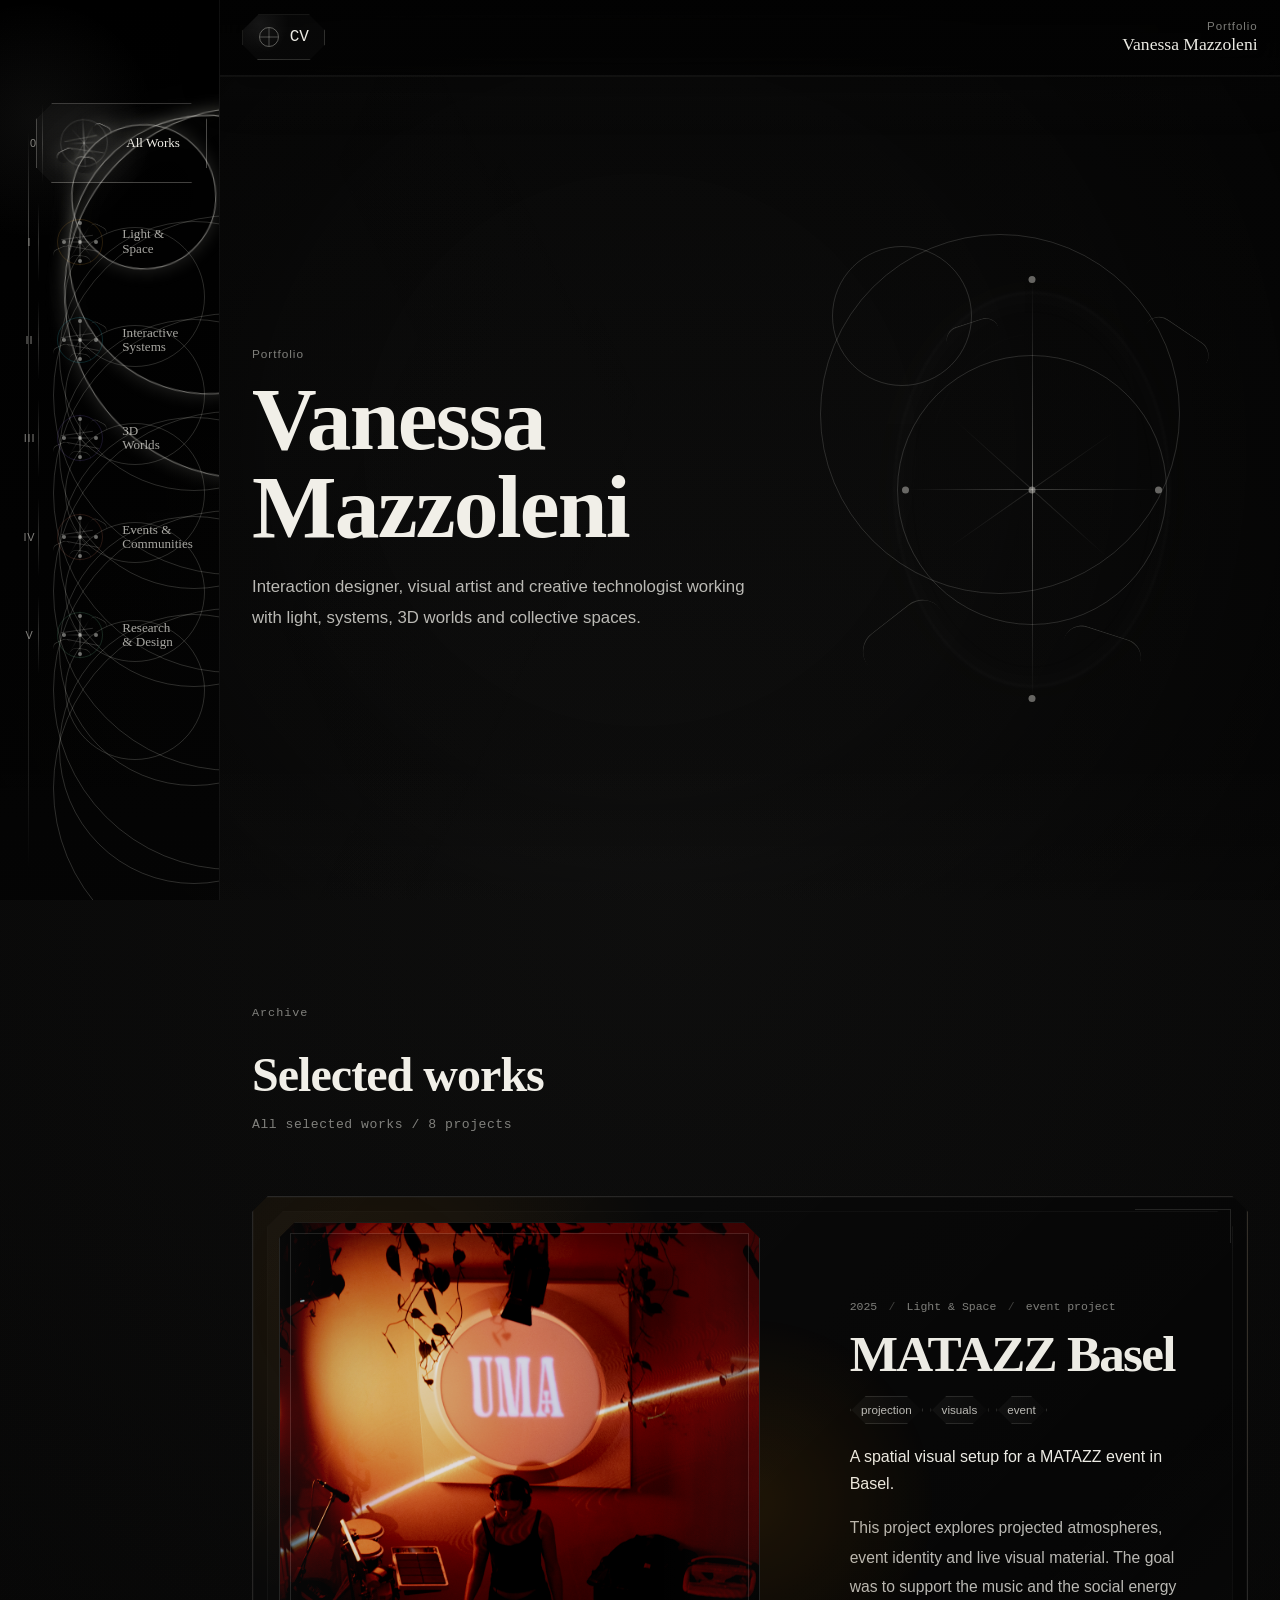
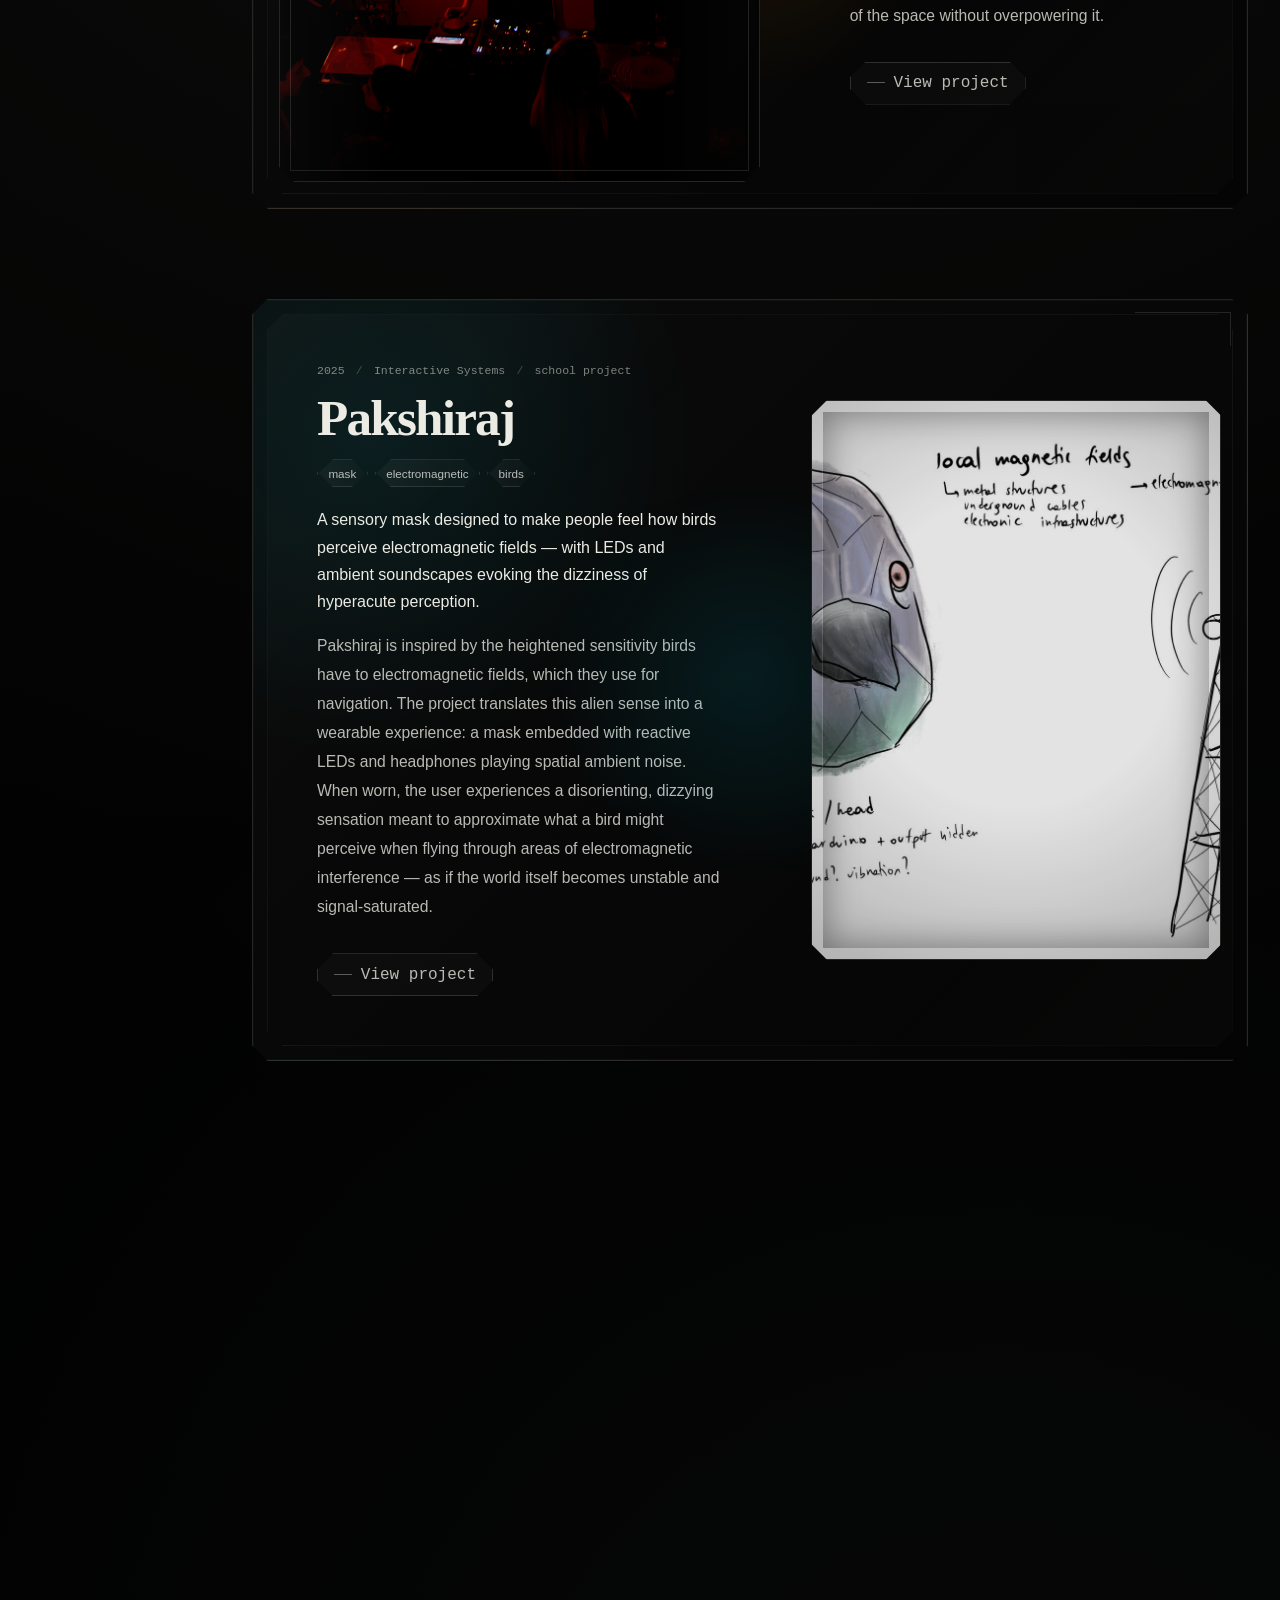
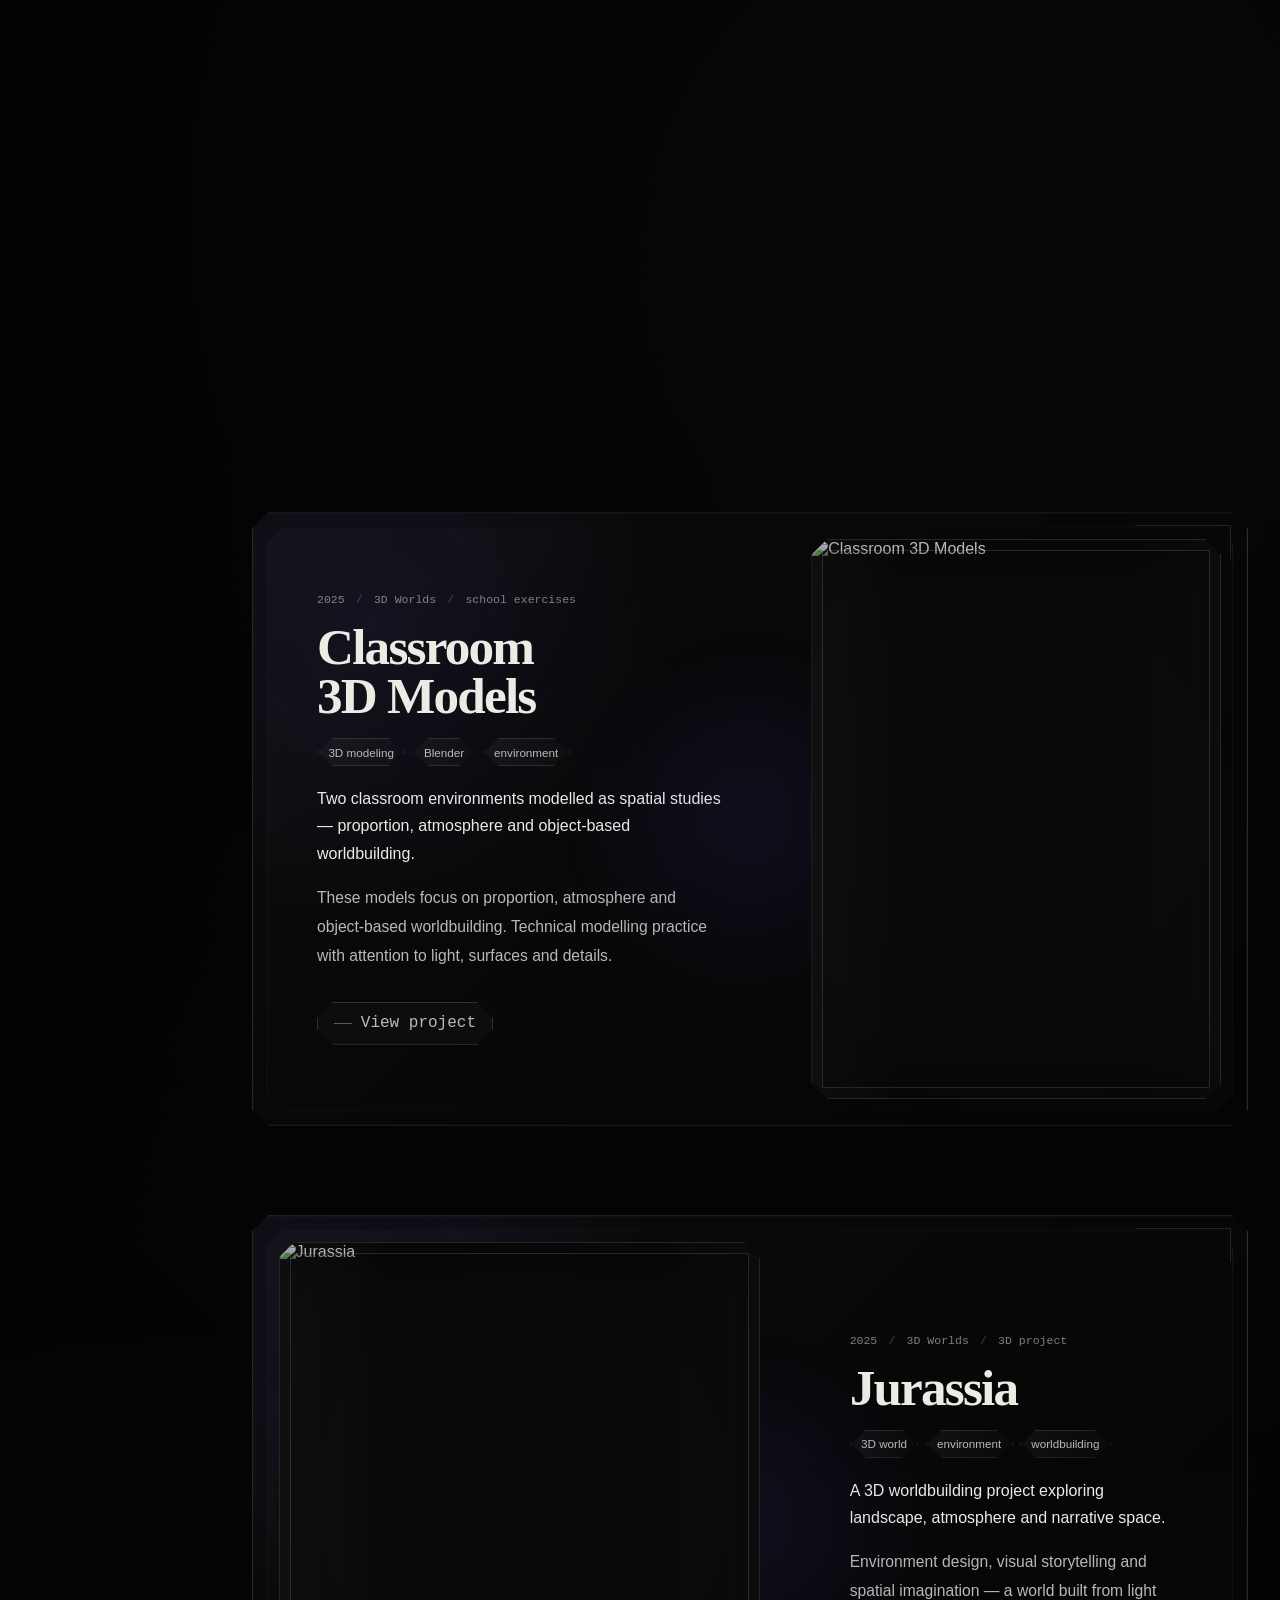
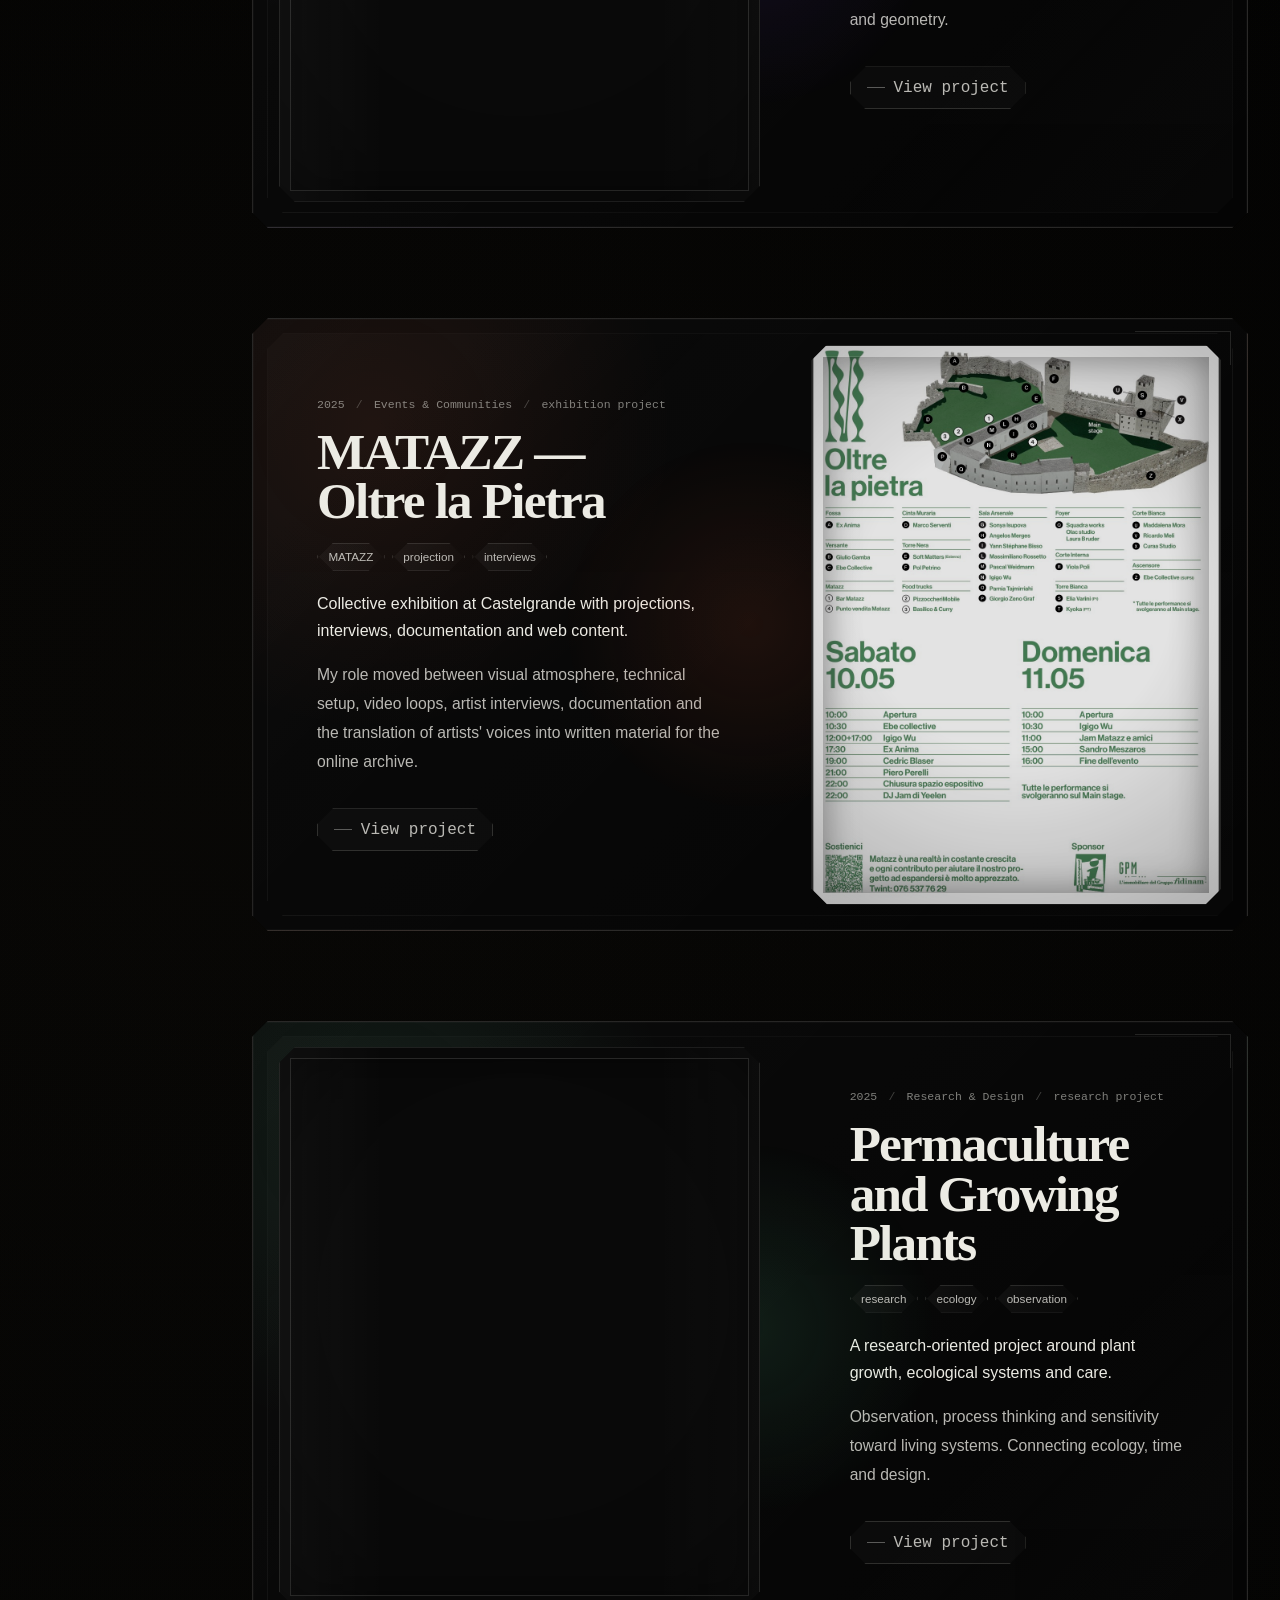
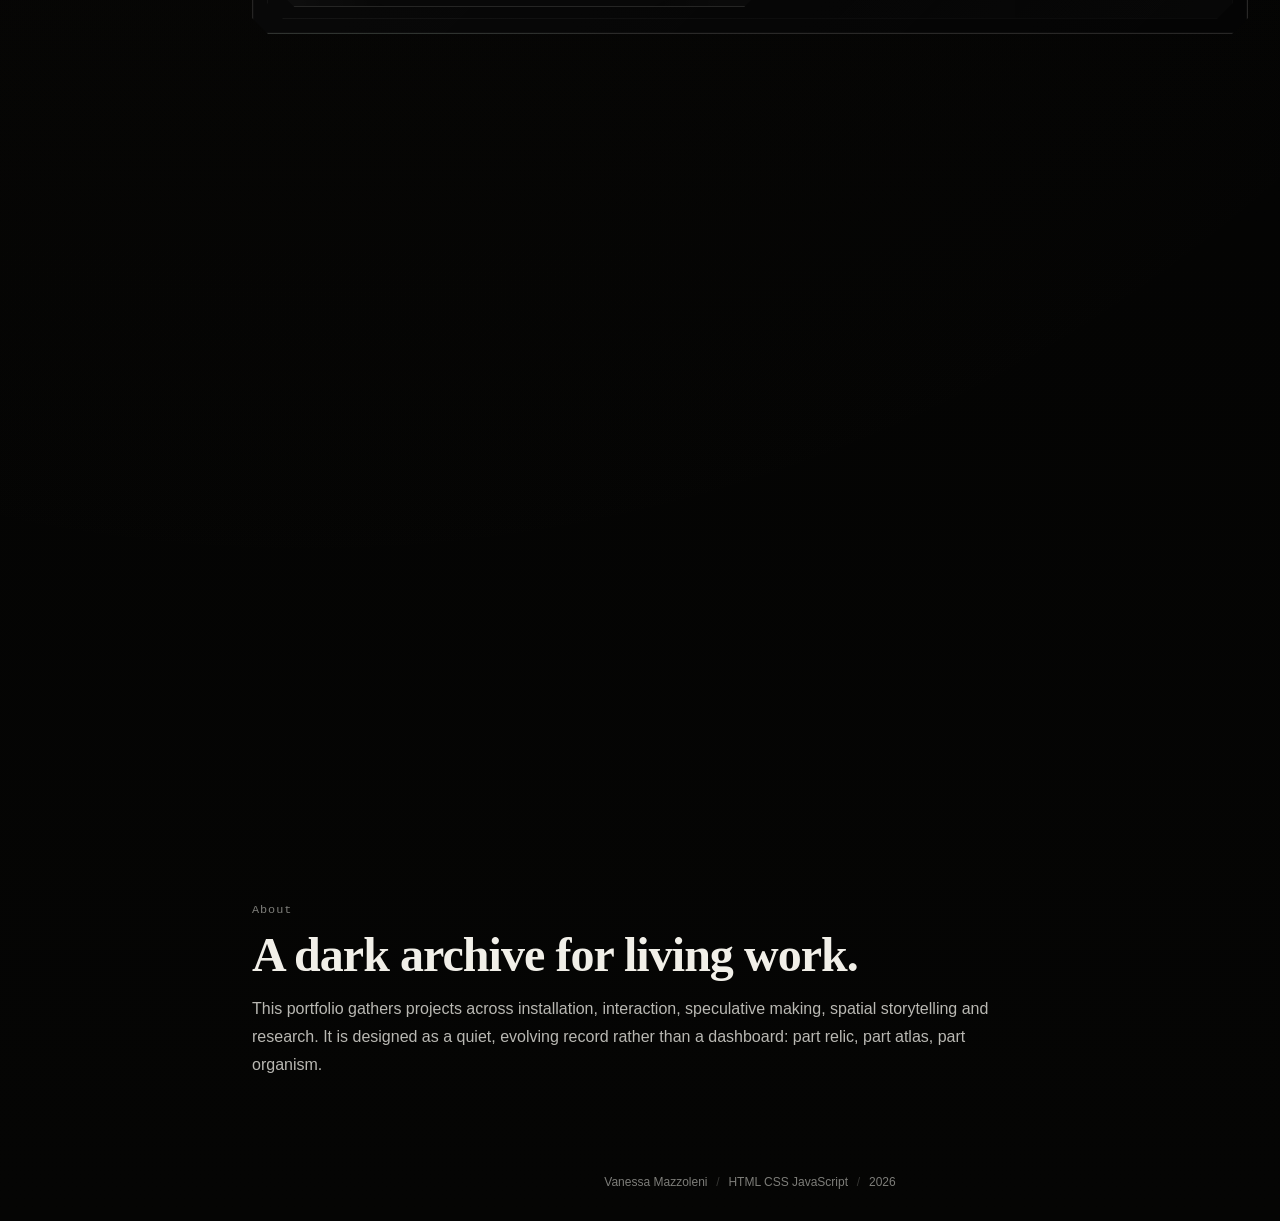
==== commit 45957e6b: "new style" ====
--- a/index.html
+++ b/index.html
@@ -3,175 +3,197 @@
 <head>
   <meta charset="UTF-8" />
   <meta name="viewport" content="width=device-width, initial-scale=1.0" />
-  <title>Vanessa Mazzoleni — Portfolio</title>
-  <meta name="description" content="Portfolio of Vanessa Mazzoleni: light, space, interaction, 3D, research and communities." />
-  <link rel="preconnect" href="https://fonts.googleapis.com">
-  <link href="https://fonts.googleapis.com/css2?family=Share+Tech+Mono&family=Exo+2:wght@300;400;600;700&display=swap" rel="stylesheet">
+  <title>Vanessa Mazzoleni - Portfolio</title>
+  <meta
+    name="description"
+    content="Portfolio of Vanessa Mazzoleni: interaction design, visual art, light, systems, 3D worlds, research and collective spaces."
+  />
   <link rel="stylesheet" href="style.css" />
 </head>
 <body>
-
-<!-- SCAN LINE OVERLAY -->
-<div class="scanlines" aria-hidden="true"></div>
-<div class="grid-bg" aria-hidden="true"></div>
-
-<!-- NAV -->
-<header class="site-header">
-  <nav class="top-nav">
-    <button id="cv-open" class="logo-btn" type="button" aria-label="Open CV">
-      <span class="logo-inner">VM</span>
-    </button>
-    <div class="nav-center">
-      <span class="nav-glitch" data-text="VANESSA MAZZOLENI">VANESSA MAZZOLENI</span>
+  <canvas id="root-canvas" aria-hidden="true"></canvas>
+  <div class="page-noise" aria-hidden="true"></div>
+  <header class="site-header">
+    <div class="site-bar">
+      <button id="cv-open" class="crest-button" type="button" aria-label="Open CV">
+        <span class="crest-mark" aria-hidden="true"></span>
+        <span class="crest-text">CV</span>
+      </button>
+      <div class="site-title-wrap">
+        <p class="site-kicker">Portfolio</p>
+        <p class="site-title">Vanessa Mazzoleni</p>
+      </div>
     </div>
-    <div class="nav-right">
-      <span class="status-dot"></span>
-      <span class="status-text">PORTFOLIO_v2025</span>
-    </div>
+  </header>
+  <nav class="persistent-nav" aria-label="Portfolio categories">
+    <div class="category-labels" id="category-labels"></div>
   </nav>
-</header>
-
-<nav class="persistent-nav" aria-label="Portfolio categories">
-  <div class="category-labels" id="category-labels"></div>
-</nav>
-
-<!-- HERO -->
-<section class="hero">
-  <div class="hero-content">
-    <p class="eyebrow">// CREATIVE PORTFOLIO</p>
-    <h1 class="hero-title">
-      <span class="line1">VANESSA</span>
-      <span class="line2">MAZZOLENI</span>
-    </h1>
-    <p class="hero-sub">Designer · Visual Artist · Creative Technologist</p>
-    <div class="hero-tags">
-      <span class="htag">SUPSI Lugano</span>
-      <span class="htag">Interaction Design</span>
-      <span class="htag">2023 – Present</span>
+  <main>
+    <section class="hero" id="top">
+      <div class="hero-copy">
+        <p class="eyebrow">Portfolio</p>
+        <h1>Vanessa Mazzoleni</h1>
+        <p class="hero-text">
+          Interaction designer, visual artist and creative technologist working with light,
+          systems, 3D worlds and collective spaces.
+        </p>
+      </div>
+      <div class="hero-organism" id="hero-organism" aria-hidden="true">
+        <div class="organism-ring ring-outer"></div>
+        <div class="organism-ring ring-middle"></div>
+        <div class="organism-ring ring-inner"></div>
+        <div class="organism-spine spine-main"></div>
+        <div class="organism-spine spine-cross"></div>
+        <div class="organism-spine spine-diagonal-a"></div>
+        <div class="organism-spine spine-diagonal-b"></div>
+        <div class="organism-node node-a"></div>
+        <div class="organism-node node-b"></div>
+        <div class="organism-node node-c"></div>
+        <div class="organism-node node-d"></div>
+        <div class="organism-node node-e"></div>
+        <div class="organism-root root-a"></div>
+        <div class="organism-root root-b"></div>
+        <div class="organism-root root-c"></div>
+        <div class="organism-root root-d"></div>
+      </div>
+    </section>
+    <section class="all-projects-section" id="all-projects-section">
+      <div class="section-intro">
+        <p class="section-eyebrow">Archive</p>
+        <h2 class="section-title">Selected works</h2>
+        <p class="archive-status" id="archive-status">All selected works</p>
+      </div>
+      <div class="projects-grid" id="projects-grid" aria-live="polite"></div>
+    </section>
+    <section class="gallery-section hidden" id="gallery-section">
+      <div class="gallery-header">
+        <button class="back-btn" id="back-btn" type="button">Return to archive</button>
+        <div class="gallery-heading">
+          <p class="gallery-category-label" id="gallery-category-label"></p>
+          <h2 class="gallery-title" id="gallery-title"></h2>
+          <p class="gallery-count" id="gallery-count"></p>
+        </div>
+      </div>
+      <div class="gallery-layout">
+        <div class="gallery-thumbs" id="gallery-thumbs" aria-label="Project list"></div>
+        <div class="gallery-main" id="gallery-main"></div>
+      </div>
+    </section>
+    <section class="about-section">
+      <div class="about-inner">
+        <p class="section-eyebrow">About</p>
+        <h2 class="about-title">A dark archive for living work.</h2>
+        <p class="about-text">
+          This portfolio gathers projects across installation, interaction, speculative making,
+          spatial storytelling and research. It is designed as a quiet, evolving record rather than
+          a dashboard: part relic, part atlas, part organism.
+        </p>
+      </div>
+    </section>
+  </main>
+  <footer class="site-footer">
+    <span>Vanessa Mazzoleni</span>
+    <span class="footer-sep">/</span>
+    <span>HTML CSS JavaScript</span>
+    <span class="footer-sep">/</span>
+    <span id="footer-year"></span>
+  </footer>
+  <div
+    class="modal hidden"
+    id="project-modal"
+    role="dialog"
+    aria-modal="true"
+    aria-labelledby="modal-title"
+  >
+    <div class="modal-backdrop" id="modal-backdrop"></div>
+    <div class="modal-panel shrine-panel">
+      <button class="modal-close" id="modal-close" type="button" aria-label="Close project">
+        Close
+      </button>
+      <div id="modal-content"></div>
     </div>
   </div>
-  <div class="hero-terminal">
-    <div class="terminal-header">
-      <span class="t-dot red"></span><span class="t-dot yellow"></span><span class="t-dot green"></span>
-      <span class="t-title">system.init</span>
-    </div>
-    <div class="terminal-body" id="terminal-body">
-      <p><span class="t-prompt">$</span> <span class="t-cmd">load_portfolio --user=vanessa.mazzoleni</span></p>
-      <p class="t-out">Initializing creative systems...</p>
-      <p class="t-out">[ <span class="t-ok">✓</span> ] Light &amp; Space modules loaded</p>
-      <p class="t-out">[ <span class="t-ok">✓</span> ] Interactive Systems online</p>
-      <p class="t-out">[ <span class="t-ok">✓</span> ] SIGILS engaged</p>
-      <p class="t-out">[ <span class="t-ok">✓</span> ] Events &amp; Communities mapped</p>
-      <p class="t-out">[ <span class="t-ok">✓</span> ] Research &amp; Design archived</p>
-      <p class="t-out t-blink">_ READY. TAP A SIGIL TO EXPLORE.</p>
-    </div>
-  </div>
-</section>
-
-<!-- PROJECT GALLERY (appears when category selected) -->
-<section class="gallery-section hidden" id="gallery-section">
-  <div class="gallery-header">
-    <button class="back-btn" id="back-btn" type="button">
-      <span>← BACK</span>
-    </button>
-    <div class="gallery-title-row">
-      <span class="gallery-category-label" id="gallery-category-label"></span>
-      <h2 class="gallery-title" id="gallery-title"></h2>
-    </div>
-    <span class="gallery-count" id="gallery-count"></span>
-  </div>
-  <div class="gallery-layout">
-    <!-- Left: miniature selector -->
-    <div class="gallery-thumbs" id="gallery-thumbs"></div>
-    <!-- Right: project detail scroll -->
-    <div class="gallery-main" id="gallery-main"></div>
-  </div>
-</section>
-
-<!-- ALL PROJECTS SECTION -->
-<section class="all-projects-section" id="all-projects-section">
-  <div class="section-label-row">
-    <span class="section-label">// ALL PROJECTS</span>
-    <div class="filter-row" id="filter-row"></div>
-  </div>
-  <div class="projects-grid" id="projects-grid"></div>
-</section>
-
-<!-- ABOUT -->
-<section class="about-section">
-  <div class="about-inner">
-    <p class="section-label">// ABOUT</p>
-    <h2 class="about-title">A portfolio built to grow slowly.</h2>
-    <p class="about-text">This website is a living archive — lightweight, accessible and easy to update. Each project is a node in a network of interconnected creative practices: light, space, code, community, and research.</p>
-  </div>
-</section>
-
-<footer class="site-footer">
-  <span>Vanessa Mazzoleni</span>
-  <span class="footer-sep">·</span>
-  <span>HTML · CSS · JavaScript</span>
-  <span class="footer-sep">·</span>
-  <span class="footer-year" id="footer-year"></span>
-</footer>
-
-<!-- PROJECT MODAL -->
-<div class="modal hidden" id="project-modal" role="dialog" aria-modal="true">
-  <div class="modal-backdrop" id="modal-backdrop"></div>
-  <div class="modal-panel" id="modal-panel">
-    <button class="modal-close" id="modal-close" type="button">✕ CLOSE</button>
-    <div id="modal-content"></div>
-  </div>
-</div>
-
-<!-- CV MODAL -->
-<div class="modal hidden" id="cv-modal" role="dialog" aria-modal="true">
-  <div class="modal-backdrop" id="cv-backdrop"></div>
-  <div class="modal-panel cv-panel">
-    <button class="modal-close" id="cv-close" type="button">✕ CLOSE</button>
-    <div class="cv-body">
-      <p class="section-label">// CURRICULUM VITAE</p>
-      <h2 class="cv-name">Vanessa Mazzoleni</h2>
-      <p class="cv-sub">Designer · Visual Artist · Creative Technologist</p>
-      <div class="cv-section">
-        <h3>Education</h3>
-        <div class="cv-entry">
-          <span class="cv-year">2023 – present</span>
-          <div><strong>Bachelor in Interaction Design</strong><span class="cv-place">SUPSI, Lugano</span></div>
-        </div>
-      </div>
-      <div class="cv-section">
-        <h3>Selected Projects</h3>
-        <div class="cv-entry"><span class="cv-year">2025</span><div><strong>In Another Light</strong><span class="cv-place">Interactive installation — TouchDesigner, DMX, sensors</span></div></div>
-        <div class="cv-entry"><span class="cv-year">2025</span><div><strong>MATAZZ — Oltre la Pietra</strong><span class="cv-place">Collective exhibition at Castelgrande, Bellinzona</span></div></div>
-        <div class="cv-entry"><span class="cv-year">2025</span><div><strong>Accessible Architecture Tool</strong><span class="cv-place">UX research &amp; prototyping</span></div></div>
-      </div>
-      <div class="cv-section">
-        <h3>Skills</h3>
-        <div class="cv-skills">
-          <span class="skill-tag" style="--c:#00e5ff">TouchDesigner</span>
-          <span class="skill-tag" style="--c:#7c4dff">Blender</span>
-          <span class="skill-tag" style="--c:#00bcd4">DMX / Lighting</span>
-          <span class="skill-tag" style="--c:#69f0ae">UX Research</span>
-          <span class="skill-tag" style="--c:#ff6e40">Projection Mapping</span>
-          <span class="skill-tag" style="--c:#00e5ff">HTML / CSS / JS</span>
-          <span class="skill-tag" style="--c:#7c4dff">WebGL</span>
-          <span class="skill-tag" style="--c:#00bcd4">Physical Computing</span>
-        </div>
-      </div>
-      <div class="cv-section">
-        <h3>Languages</h3>
-        <div class="cv-entry"><span class="cv-year">Native</span><div><strong>Italian</strong></div></div>
-        <div class="cv-entry"><span class="cv-year">Fluent</span><div><strong>English · French · German</strong></div></div>
-      </div>
-      <div class="cv-section">
-        <h3>Contact</h3>
-        <p class="cv-contact">vanessa.mazzoleni@example.com</p>
+  <div
+    class="modal hidden"
+    id="cv-modal"
+    role="dialog"
+    aria-modal="true"
+    aria-labelledby="cv-title"
+  >
+    <div class="modal-backdrop" id="cv-backdrop"></div>
+    <div class="modal-panel cv-panel shrine-panel">
+      <button class="modal-close" id="cv-close" type="button" aria-label="Close CV">
+        Close
+      </button>
+      <div class="cv-body">
+        <p class="section-eyebrow">Curriculum Vitae</p>
+        <h2 class="cv-name" id="cv-title">Vanessa Mazzoleni</h2>
+        <p class="cv-sub">Designer, visual artist, creative technologist</p>
+        <section class="cv-section">
+          <h3>Education</h3>
+          <div class="cv-entry">
+            <span class="cv-year">2023 - present</span>
+            <div>
+              <strong>Bachelor in Interaction Design</strong>
+              <span class="cv-place">SUPSI, Lugano</span>
+            </div>
+          </div>
+        </section>
+        <section class="cv-section">
+          <h3>Selected Projects</h3>
+          <div class="cv-entry">
+            <span class="cv-year">2025</span>
+            <div>
+              <strong>In Another Light</strong>
+              <span class="cv-place">Interactive installation, TouchDesigner, DMX, sensors</span>
+            </div>
+          </div>
+          <div class="cv-entry">
+            <span class="cv-year">2025</span>
+            <div>
+              <strong>MATAZZ - Oltre la Pietra</strong>
+              <span class="cv-place">Collective exhibition at Castelgrande, Bellinzona</span>
+            </div>
+          </div>
+          <div class="cv-entry">
+            <span class="cv-year">2025</span>
+            <div>
+              <strong>Accessible Architecture Tool</strong>
+              <span class="cv-place">UX research and prototyping</span>
+            </div>
+          </div>
+        </section>
+        <section class="cv-section">
+          <h3>Skills</h3>
+          <div class="cv-skills">
+            <span class="skill-tag">TouchDesigner</span>
+            <span class="skill-tag">Blender</span>
+            <span class="skill-tag">DMX / Lighting</span>
+            <span class="skill-tag">UX Research</span>
+            <span class="skill-tag">Projection Mapping</span>
+            <span class="skill-tag">HTML / CSS / JS</span>
+            <span class="skill-tag">Physical Computing</span>
+          </div>
+        </section>
+        <section class="cv-section">
+          <h3>Languages</h3>
+          <div class="cv-entry">
+            <span class="cv-year">Native</span>
+            <div><strong>Italian</strong></div>
+          </div>
+          <div class="cv-entry">
+            <span class="cv-year">Fluent</span>
+            <div><strong>English / French / German</strong></div>
+          </div>
+        </section>
+        <section class="cv-section">
+          <h3>Contact</h3>
+          <p class="cv-contact">vanessa.mazzoleni@example.com</p>
+        </section>
       </div>
     </div>
   </div>
-</div>
-
-<script src="projects.js"></script>
-<script src="main.js"></script>
+  <script src="projects.js"></script>
+  <script src="main.js"></script>
 </body>
 </html>
--- a/style.css
+++ b/style.css
@@ -1,30 +1,37 @@
-﻿/* ═══════════════════════════════════════════════════════
-   BIOMECHANICAL GOTHIC CATHEDRAL — PORTFOLIO REDESIGN
-   ═══════════════════════════════════════════════════════ */
-
 :root {
-  --bg: #030303;
-  --bg-alt: rgba(255, 255, 255, 0.04);
-  --surface: rgba(255, 255, 255, 0.05);
-  --surface-strong: rgba(255, 255, 255, 0.08);
-  --border: rgba(255, 255, 255, 0.14);
-  --border-strong: rgba(255, 255, 255, 0.22);
-  --text: #f3f3f3;
-  --text-dim: rgba(255, 255, 255, 0.72);
-  --text-muted: rgba(255, 255, 255, 0.55);
-  --accent: rgba(255, 255, 255, 0.85);
-  --mono: "Share Tech Mono", monospace;
-  --sans: "Exo 2", sans-serif;
-  --radius: 1rem;
-  --radius-lg: 1.5rem;
+  --bg: #020202;
+  --bg-soft: #080808;
+  --surface: rgba(255, 255, 255, 0.03);
+  --surface-strong: rgba(255, 255, 255, 0.05);
+  --surface-glass: rgba(255, 255, 255, 0.025);
+  --border: rgba(226, 226, 216, 0.16);
+  --border-strong: rgba(236, 236, 228, 0.3);
+  --text: #ecebe4;
+  --text-dim: rgba(236, 235, 228, 0.78);
+  --text-muted: rgba(236, 235, 228, 0.52);
+  --silver: #d8d7cf;
+  --shadow: 0 24px 60px rgba(0, 0, 0, 0.45);
+  --mono: "Courier New", Courier, monospace;
+  --serif: Georgia, "Times New Roman", serif;
+  --sans: Inter, Arial, Helvetica, sans-serif;
+  --nav-width: 220px;
+  --header-height: 72px;
+  --clip-card: polygon(
+    0 16px,
+    16px 0,
+    calc(100% - 16px) 0,
+    100% 16px,
+    100% calc(100% - 16px),
+    calc(100% - 16px) 100%,
+    16px 100%,
+    0 calc(100% - 16px)
+  );
 }
 
 *,
 *::before,
 *::after {
   box-sizing: border-box;
-  margin: 0;
-  padding: 0;
 }
 
 html {
@@ -32,24 +39,25 @@
 }
 
 body {
+  margin: 0;
   min-height: 100vh;
-  font-family: var(--sans);
+  padding-left: var(--nav-width);
   color: var(--text);
   background:
     radial-gradient(
-      circle at 15% 10%,
-      rgba(255, 255, 255, 0.08),
-      transparent 18%
+      circle at 50% 18%,
+      rgba(255, 255, 255, 0.04),
+      transparent 24%
     ),
     radial-gradient(
-      circle at 85% 20%,
-      rgba(255, 255, 255, 0.04),
-      transparent 12%
+      circle at 50% 50%,
+      rgba(255, 255, 255, 0.015),
+      transparent 45%
     ),
-    linear-gradient(180deg, #050505 0%, #030303 100%);
+    linear-gradient(180deg, #040404 0%, #020202 50%, #050505 100%);
+  font-family: var(--sans);
   overflow-x: hidden;
   position: relative;
-  padding-left: 240px;
 }
 
 body::before {
@@ -57,1162 +65,2335 @@
   position: fixed;
   inset: 0;
   pointer-events: none;
-  opacity: 0.2;
-  background-image:
-    repeating-linear-gradient(
-      90deg,
-      transparent 0 32px,
-      rgba(255, 255, 255, 0.02) 32px 33px
+  z-index: 0;
+  background:
+    radial-gradient(
+      circle at center,
+      transparent 35%,
+      rgba(0, 0, 0, 0.46) 100%
     ),
-    repeating-linear-gradient(
+    linear-gradient(
       180deg,
-      transparent 0 32px,
-      rgba(255, 255, 255, 0.02) 32px 33px
+      rgba(255, 255, 255, 0.02),
+      transparent 16%,
+      transparent 84%,
+      rgba(255, 255, 255, 0.015)
     );
 }
 
-body::after {
-  content: "";
-  position: fixed;
-  inset: 0;
-  pointer-events: none;
-  background: radial-gradient(
-    circle at center,
-    rgba(255, 255, 255, 0.03),
-    transparent 32%
-  );
-}
-
-button,
-a {
-  font: inherit;
-  color: inherit;
-}
-button {
-  cursor: pointer;
-}
-
-/* ── OVERLAYS ── */
-.grid-bg {
+.page-noise {
   position: fixed;
   inset: 0;
   z-index: 0;
   pointer-events: none;
+  opacity: 0.18;
   background-image:
-    linear-gradient(rgba(255, 255, 255, 0.03) 1px, transparent 1px),
-    linear-gradient(90deg, rgba(255, 255, 255, 0.03) 1px, transparent 1px);
-  background-size: 80px 80px;
-  opacity: 0.45;
-}
-
-.scanlines {
+    radial-gradient(
+      circle at 20% 20%,
+      rgba(255, 255, 255, 0.03) 0 1px,
+      transparent 1px
+    ),
+    radial-gradient(
+      circle at 80% 30%,
+      rgba(255, 255, 255, 0.02) 0 1px,
+      transparent 1px
+    ),
+    radial-gradient(
+      circle at 40% 70%,
+      rgba(255, 255, 255, 0.025) 0 1px,
+      transparent 1px
+    ),
+    linear-gradient(
+      115deg,
+      transparent 0%,
+      rgba(255, 255, 255, 0.018) 48%,
+      transparent 52%
+    ),
+    linear-gradient(
+      65deg,
+      transparent 0%,
+      rgba(255, 255, 255, 0.012) 48%,
+      transparent 52%
+    );
+  background-size:
+    160px 160px,
+    220px 220px,
+    180px 180px,
+    100% 100%,
+    100% 100%;
+}
+
+#root-canvas {
   position: fixed;
   inset: 0;
-  z-index: 5;
+  width: 100%;
+  height: 100%;
+  z-index: 0;
   pointer-events: none;
-  background: repeating-linear-gradient(
-    180deg,
-    transparent,
-    transparent 3px,
-    rgba(255, 255, 255, 0.04) 3px,
-    rgba(255, 255, 255, 0.04) 4px
-  );
-}
-
-/* ── PERSISTENT NAV ── */
-.persistent-nav {
-  position: fixed;
-  inset: 0 auto 0 0;
-  width: 240px;
-  padding: 3rem 1rem 1rem;
-  display: flex;
-  flex-direction: column;
-  gap: 1rem;
-  background: rgba(0, 0, 0, 0.92);
-  border-right: 1px solid var(--border);
-  box-shadow:
-    inset -1px 0 0 rgba(255, 255, 255, 0.06),
-    0 0 80px rgba(0, 0, 0, 0.4);
-  z-index: 90;
-}
-.persistent-nav::before {
-  content: "SIGILS";
-  font-family: var(--mono);
-  font-size: 0.72rem;
-  letter-spacing: 0.32em;
-  color: rgba(255, 255, 255, 0.6);
-  text-transform: uppercase;
-  margin-bottom: 0.35rem;
-}
-.category-labels {
-  display: grid;
-  gap: 0.95rem;
-}
-.sigil-button {
+}
+
+img,
+video,
+iframe {
+  max-width: 100%;
+}
+
+button,
+a,
+input,
+textarea,
+select {
+  font: inherit;
+  color: inherit;
+}
+
+button {
+  cursor: pointer;
+}
+
+a {
+  text-decoration: none;
+}
+
+main,
+.site-header,
+.site-footer,
+.persistent-nav,
+.modal {
   position: relative;
-  display: grid;
-  gap: 0.4rem;
-  padding: 1.05rem 1rem 1rem 1rem;
-  min-height: 6.4rem;
-  border: 1px solid var(--border);
-  border-radius: 1.5rem;
-  background: rgba(255, 255, 255, 0.05);
-  color: var(--text);
-  overflow: hidden;
-  transition:
-    transform 0.2s ease,
-    border-color 0.2s ease,
-    background 0.2s ease,
-    box-shadow 0.2s ease;
-}
-.sigil-button::before {
-  content: "";
-  position: absolute;
-  left: 1rem;
-  top: 1rem;
-  bottom: 1rem;
-  width: 2px;
-  background: linear-gradient(180deg, var(--cat-color), rgba(255, 255, 255, 0));
-  opacity: 0.95;
-}
-.sigil-button:hover,
-.sigil-button:focus-visible {
-  border-color: rgba(255, 255, 255, 0.28);
-  background: rgba(255, 255, 255, 0.08);
-  transform: translateX(2px);
-  box-shadow: 0 18px 48px rgba(0, 0, 0, 0.22);
-}
-.sigil-button:focus-visible {
-  outline: 2px dashed rgba(255, 255, 255, 0.7);
-  outline-offset: 4px;
-}
-.sigil-button strong {
-  font-size: 1rem;
-  letter-spacing: 0.08em;
-  text-transform: uppercase;
-}
-.sigil-button small {
-  font-family: var(--mono);
-  font-size: 0.72rem;
-  color: rgba(255, 255, 255, 0.65);
-  letter-spacing: 0.18em;
-  text-transform: uppercase;
-}
-.sigil-mark {
-  display: inline-flex;
-  align-items: center;
-  justify-content: center;
-  width: 2.3rem;
-  height: 2.3rem;
-  border-radius: 999px;
-  background: rgba(255, 255, 255, 0.06);
-  color: var(--cat-color);
-  font-size: 1rem;
-  line-height: 1;
-  border: 1px solid rgba(255, 255, 255, 0.12);
-}
-
-/* ── HEADER ── */
+  z-index: 2;
+}
+
+.hidden {
+  display: none !important;
+}
+
 .site-header {
-  position: fixed;
+  position: sticky;
   top: 0;
-  left: 240px;
-  right: 0;
-  z-index: 100;
-  border-bottom: 1px solid var(--border);
-  background: rgba(0, 0, 0, 0.92);
-  backdrop-filter: blur(18px);
-}
-.top-nav {
+  z-index: 50;
+  backdrop-filter: blur(14px);
+  background: linear-gradient(180deg, rgba(2, 2, 2, 0.94), rgba(2, 2, 2, 0.76));
+  border-bottom: 1px solid rgba(255, 255, 255, 0.06);
+}
+
+.site-bar {
+  min-height: var(--header-height);
+  max-width: 1320px;
+  margin: 0 auto;
+  padding: 0.9rem 1.4rem;
   display: flex;
   align-items: center;
   justify-content: space-between;
   gap: 1rem;
-  padding: 1rem 2rem;
-  max-width: 1400px;
+}
+
+.crest-button {
+  display: inline-flex;
+  align-items: center;
+  gap: 0.7rem;
+  min-height: 46px;
+  padding: 0.7rem 0.95rem;
+  border: 1px solid var(--border);
+  background:
+    radial-gradient(
+      circle at 20% 20%,
+      rgba(255, 255, 255, 0.06),
+      transparent 40%
+    ),
+    rgba(255, 255, 255, 0.02);
+  clip-path: var(--clip-card);
+  transition:
+    border-color 0.25s ease,
+    background 0.25s ease,
+    transform 0.25s ease;
+}
+
+.crest-button:hover,
+.crest-button:focus-visible {
+  border-color: var(--border-strong);
+  transform: translateY(-1px);
+  background: rgba(255, 255, 255, 0.045);
+}
+
+.crest-mark {
+  width: 20px;
+  height: 20px;
+  border: 1px solid rgba(236, 235, 228, 0.36);
+  border-radius: 50%;
+  position: relative;
+  display: inline-block;
+  box-shadow: 0 0 18px rgba(255, 255, 255, 0.04);
+}
+
+.crest-mark::before,
+.crest-mark::after {
+  content: "";
+  position: absolute;
+  background: rgba(236, 235, 228, 0.3);
+  left: 50%;
+  top: 50%;
+  transform: translate(-50%, -50%);
+}
+
+.crest-mark::before {
+  width: 1px;
+  height: 18px;
+}
+
+.crest-mark::after {
+  width: 18px;
+  height: 1px;
+}
+
+.crest-text,
+.section-eyebrow,
+.gallery-category-label,
+.card-meta,
+.modal-meta,
+.cv-year,
+.cv-place,
+.cv-contact,
+.filter-btn,
+.back-btn,
+.view-btn,
+.ext-link,
+.modal-close,
+.gallery-count,
+.thumb-caption {
+  font-family: var(--mono);
+}
+
+.site-title-wrap {
+  text-align: right;
+}
+
+.site-kicker {
+  margin: 0;
+  font-size: 0.72rem;
+  color: var(--text-muted);
+  letter-spacing: 0.08em;
+}
+
+.site-title {
+  margin: 0.1rem 0 0;
+  font-family: var(--serif);
+  font-size: 1.1rem;
+  color: var(--text);
+}
+
+.persistent-nav {
+  position: fixed;
+  inset: 0 auto 0 0;
+  width: var(--nav-width);
+  padding: 6.2rem 1rem 1rem;
+  border-right: 1px solid rgba(255, 255, 255, 0.06);
+  background:
+    linear-gradient(180deg, rgba(0, 0, 0, 0.9), rgba(2, 2, 2, 0.75)),
+    rgba(0, 0, 0, 0.88);
+  overflow-y: auto;
+  overflow-x: hidden;
+}
+
+.persistent-nav::before {
+  content: "";
+  position: absolute;
+  top: 130px;
+  bottom: 28px;
+  left: 28px;
+  width: 1px;
+  background: linear-gradient(
+    180deg,
+    transparent,
+    rgba(236, 235, 228, 0.26) 12%,
+    rgba(236, 235, 228, 0.1) 88%,
+    transparent
+  );
+  pointer-events: none;
+}
+
+.category-labels {
+  display: grid;
+  gap: 0.9rem;
+  position: relative;
+  z-index: 1;
+}
+
+.sigil-button {
+  --cat-color: rgba(230, 230, 220, 0.85);
+  position: relative;
+  display: grid;
+  grid-template-columns: 22px 68px 1fr;
+  align-items: center;
+  gap: 0.8rem;
+  width: 100%;
+  padding: 0.95rem 0.8rem 0.95rem 0.4rem;
+  border: 1px solid transparent;
+  background: transparent;
+  text-align: left;
+  color: var(--text);
+  transition:
+    transform 0.25s ease,
+    border-color 0.25s ease,
+    background 0.25s ease;
+}
+
+.sigil-button::before {
+  content: "";
+  position: absolute;
+  left: 23px;
+  top: 10px;
+  bottom: 10px;
+  width: 1px;
+  background: linear-gradient(
+    180deg,
+    transparent,
+    rgba(255, 255, 255, 0.12),
+    transparent
+  );
+}
+
+.sigil-button::after {
+  content: "";
+  position: absolute;
+  inset: 0;
+  clip-path: var(--clip-card);
+  border: 1px solid rgba(255, 255, 255, 0.03);
+  pointer-events: none;
+}
+
+.sigil-button:hover,
+.sigil-button:focus-visible,
+.sigil-button.is-active {
+  border-color: rgba(255, 255, 255, 0.1);
+  background: rgba(255, 255, 255, 0.025);
+  transform: translateX(3px);
+}
+
+.sigil-index {
+  font-size: 0.75rem;
+  color: rgba(236, 235, 228, 0.54);
+  letter-spacing: 0.08em;
+  text-align: center;
+}
+
+.sigil-label {
+  font-size: 0.92rem;
+  line-height: 1.2;
+  color: var(--text-dim);
+  font-family: var(--serif);
+}
+
+.sigil-mark {
+  position: relative;
+  width: 68px;
+  height: 68px;
+  display: inline-block;
+  filter: drop-shadow(0 0 10px rgba(255, 255, 255, 0.04));
+}
+
+.sigil-ring,
+.sigil-spine,
+.sigil-node,
+.sigil-root,
+.sigil-scratch {
+  position: absolute;
+  display: block;
+}
+
+.sigil-ring {
+  border: 1px solid rgba(236, 235, 228, 0.18);
+  border-radius: 50%;
+}
+
+.ring-outer {
+  inset: 4px;
+}
+
+.ring-inner {
+  inset: 16px;
+}
+
+.sigil-spine {
+  left: 50%;
+  top: 8px;
+  bottom: 8px;
+  width: 1px;
+  transform: translateX(-50%);
+  background: linear-gradient(
+    180deg,
+    transparent,
+    rgba(236, 235, 228, 0.44),
+    transparent
+  );
+}
+
+.sigil-scratch {
+  left: 17px;
+  right: 17px;
+  top: 50%;
+  height: 1px;
+  transform: translateY(-50%);
+  background: rgba(236, 235, 228, 0.18);
+}
+
+.sigil-node {
+  width: 4px;
+  height: 4px;
+  border-radius: 50%;
+  background: rgba(236, 235, 228, 0.45);
+  box-shadow: 0 0 12px rgba(255, 255, 255, 0.06);
+}
+
+.node-top {
+  left: 50%;
+  top: 10px;
+  transform: translateX(-50%);
+}
+
+.node-center {
+  left: 50%;
+  top: 50%;
+  transform: translate(-50%, -50%);
+}
+
+.node-bottom {
+  left: 50%;
+  bottom: 10px;
+  transform: translateX(-50%);
+}
+
+.sigil-root {
+  border-top: 1px solid rgba(236, 235, 228, 0.18);
+  border-radius: 999px;
+  width: 18px;
+  height: 12px;
+}
+
+.root-left {
+  left: 4px;
+  bottom: 14px;
+  transform: rotate(-24deg);
+}
+
+.root-right {
+  right: 4px;
+  top: 14px;
+  transform: rotate(28deg);
+}
+
+.sigil-button:hover .sigil-ring,
+.sigil-button:focus-visible .sigil-ring,
+.sigil-button.is-active .sigil-ring,
+.sigil-button:hover .sigil-node,
+.sigil-button:focus-visible .sigil-node,
+.sigil-button.is-active .sigil-node,
+.sigil-button:hover .sigil-spine,
+.sigil-button:focus-visible .sigil-spine,
+.sigil-button.is-active .sigil-spine,
+.sigil-button:hover .sigil-root,
+.sigil-button:focus-visible .sigil-root,
+.sigil-button.is-active .sigil-root {
+  box-shadow: 0 0 18px color-mix(in srgb, var(--cat-color) 18%, transparent);
+  border-color: color-mix(
+    in srgb,
+    var(--cat-color) 45%,
+    rgba(236, 235, 228, 0.15)
+  );
+  background-color: transparent;
+}
+
+.hero,
+.all-projects-section,
+.gallery-section,
+.about-section,
+.site-footer {
+  max-width: 1320px;
   margin: 0 auto;
-}
-.logo-btn {
-  width: 3rem;
-  height: 3rem;
+  padding-left: 2rem;
+  padding-right: 2rem;
+}
+
+.hero {
+  min-height: calc(100vh - var(--header-height));
+  display: grid;
+  grid-template-columns: minmax(280px, 500px) 1fr;
+  align-items: center;
+  gap: 4rem;
+  padding-top: 4rem;
+  padding-bottom: 4rem;
+}
+
+.hero-copy {
+  position: relative;
+  z-index: 2;
+}
+
+.eyebrow,
+.section-eyebrow {
+  margin: 0 0 0.9rem;
+  color: var(--text-muted);
+  font-size: 0.74rem;
+  letter-spacing: 0.08em;
+}
+
+.hero h1,
+.section-title,
+.about-title,
+.gallery-title,
+.modal-title,
+.cv-name {
+  margin: 0;
+  font-family: var(--serif);
+  font-weight: 700;
+  letter-spacing: -0.02em;
+  line-height: 0.98;
+  color: #f1efe8;
+}
+
+.hero h1 {
+  font-size: clamp(3rem, 7vw, 6rem);
+  max-width: 8ch;
+  text-wrap: balance;
+}
+
+.hero-text {
+  margin: 1.35rem 0 0;
+  max-width: 35rem;
+  color: var(--text-dim);
+  font-size: 1.05rem;
+  line-height: 1.8;
+}
+
+.hero-organism {
+  position: relative;
+  min-height: 520px;
   display: grid;
   place-items: center;
-  border-radius: 1rem;
-  border: 1px solid rgba(255, 255, 255, 0.14);
-  background: rgba(255, 255, 255, 0.04);
-  transition:
-    transform 0.2s ease,
-    border-color 0.2s ease,
-    box-shadow 0.2s ease;
-}
-.logo-btn:hover,
-.logo-btn:focus-visible {
-  border-color: rgba(255, 255, 255, 0.3);
-  box-shadow: 0 0 16px rgba(255, 255, 255, 0.1);
-  transform: translateY(-1px);
-}
-.logo-inner {
-  font-family: var(--mono);
-  letter-spacing: 0.16em;
-  font-size: 0.85rem;
-}
-.nav-center {
-  flex: 1;
-  display: flex;
-  justify-content: center;
-}
-.nav-glitch {
-  font-family: var(--mono);
-  letter-spacing: 0.28em;
-  font-size: 0.78rem;
-  color: rgba(255, 255, 255, 0.65);
-  position: relative;
-}
-.nav-right {
-  display: flex;
-  align-items: center;
-  gap: 0.85rem;
-  font-family: var(--mono);
-  font-size: 0.74rem;
-  color: rgba(255, 255, 255, 0.65);
-}
-.status-dot {
-  width: 8px;
-  height: 8px;
+  opacity: 0.95;
+}
+
+.hero-organism::before,
+.hero-organism::after {
+  content: "";
+  position: absolute;
+  inset: 12% 18%;
   border-radius: 50%;
-  background: rgba(255, 255, 255, 0.9);
-  box-shadow: 0 0 12px rgba(255, 255, 255, 0.12);
-  animation: pulse-dot 2.2s ease-in-out infinite;
-}
-
-/* ── HERO ── */
-.hero {
-  min-height: calc(100vh - 7rem);
+  border: 1px solid rgba(255, 255, 255, 0.05);
+  filter: blur(1px);
+}
+
+.hero-organism::after {
+  inset: 20% 25%;
+  opacity: 0.6;
+}
+
+.organism-ring,
+.organism-spine,
+.organism-node,
+.organism-root {
+  position: absolute;
+}
+
+.organism-ring {
+  border: 1px solid rgba(236, 235, 228, 0.16);
+  border-radius: 50%;
+}
+
+.ring-outer {
+  width: 360px;
+  height: 360px;
+}
+
+.ring-middle {
+  width: 270px;
+  height: 270px;
+}
+
+.ring-inner {
+  width: 140px;
+  height: 140px;
+}
+
+.organism-spine {
+  background: linear-gradient(
+    180deg,
+    transparent,
+    rgba(236, 235, 228, 0.4),
+    transparent
+  );
+}
+
+.spine-main {
+  width: 1px;
+  height: 420px;
+}
+
+.spine-cross {
+  width: 250px;
+  height: 1px;
+  background: linear-gradient(
+    90deg,
+    transparent,
+    rgba(236, 235, 228, 0.26),
+    transparent
+  );
+}
+
+.spine-diagonal-a,
+.spine-diagonal-b {
+  width: 220px;
+  height: 1px;
+  background: linear-gradient(
+    90deg,
+    transparent,
+    rgba(236, 235, 228, 0.14),
+    transparent
+  );
+}
+
+.spine-diagonal-a {
+  transform: rotate(42deg);
+}
+
+.spine-diagonal-b {
+  transform: rotate(-35deg);
+}
+
+.organism-node {
+  width: 7px;
+  height: 7px;
+  border-radius: 50%;
+  background: rgba(236, 235, 228, 0.44);
+  box-shadow: 0 0 18px rgba(255, 255, 255, 0.08);
+}
+
+.node-a {
+  top: 46px;
+  left: 50%;
+  transform: translateX(-50%);
+}
+
+.node-b {
+  bottom: 48px;
+  left: 50%;
+  transform: translateX(-50%);
+}
+
+.node-c {
+  top: 50%;
+  left: calc(50% - 130px);
+  transform: translateY(-50%);
+}
+
+.node-d {
+  top: 50%;
+  right: calc(50% - 130px);
+  transform: translateY(-50%);
+}
+
+.node-e {
+  left: 50%;
+  top: 50%;
+  transform: translate(-50%, -50%);
+}
+
+.organism-root {
+  border-top: 1px solid rgba(236, 235, 228, 0.18);
+  border-radius: 999px;
+}
+
+.root-a {
+  width: 92px;
+  height: 46px;
+  left: calc(50% - 174px);
+  bottom: 90px;
+  transform: rotate(-38deg);
+}
+
+.root-b {
+  width: 72px;
+  height: 32px;
+  right: calc(50% - 180px);
+  top: 98px;
+  transform: rotate(34deg);
+}
+
+.root-c {
+  width: 80px;
+  height: 38px;
+  right: calc(50% - 110px);
+  bottom: 80px;
+  transform: rotate(18deg);
+}
+
+.root-d {
+  width: 54px;
+  height: 28px;
+  left: calc(50% - 86px);
+  top: 92px;
+  transform: rotate(-18deg);
+}
+
+.section-intro {
   display: grid;
-  grid-template-columns: 1.05fr 0.95fr;
-  gap: 3rem;
-  padding: 8rem 2rem 4rem;
-  max-width: 1200px;
-  margin: 0 auto;
-}
-.hero-content {
-  display: grid;
-  gap: 1.5rem;
-}
-.eyebrow {
-  font-family: var(--mono);
-  font-size: 0.82rem;
-  letter-spacing: 0.24em;
-  color: rgba(255, 255, 255, 0.62);
-  text-transform: uppercase;
-}
-.hero-title {
-  display: grid;
-  gap: 0.15rem;
-}
-.hero-title .line1,
-.hero-title .line2 {
-  font-size: clamp(3.5rem, 5vw, 5.8rem);
-}
-.hero-title .line1 {
-  color: #f8f8f8;
-}
-.hero-title .line2 {
-  color: transparent;
-  -webkit-text-stroke: 1px rgba(255, 255, 255, 0.9);
-}
-.hero-sub {
-  font-family: var(--mono);
-  font-size: 0.95rem;
-  letter-spacing: 0.14em;
-  color: rgba(255, 255, 255, 0.75);
-}
-.hero-tags {
+  gap: 1rem;
+  margin-bottom: 2rem;
+}
+
+.section-title {
+  font-size: clamp(2rem, 4vw, 3rem);
+}
+
+.filter-row {
   display: flex;
   flex-wrap: wrap;
   gap: 0.7rem;
 }
-.htag {
-  padding: 0.45rem 0.9rem;
-  border-radius: 0.95rem;
-  border: 1px solid rgba(255, 255, 255, 0.12);
-  background: rgba(255, 255, 255, 0.03);
-  color: rgba(255, 255, 255, 0.75);
+
+.filter-btn,
+.back-btn,
+.view-btn,
+.ext-link,
+.modal-close {
+  border: 1px solid var(--border);
+  background: rgba(255, 255, 255, 0.02);
+  color: var(--text-dim);
+  padding: 0.72rem 1rem;
+  clip-path: var(--clip-card);
+  transition:
+    border-color 0.25s ease,
+    background 0.25s ease,
+    transform 0.25s ease;
+}
+
+.filter-btn:hover,
+.filter-btn:focus-visible,
+.filter-btn.active,
+.back-btn:hover,
+.back-btn:focus-visible,
+.view-btn:hover,
+.view-btn:focus-visible,
+.ext-link:hover,
+.ext-link:focus-visible,
+.modal-close:hover,
+.modal-close:focus-visible {
+  border-color: var(--border-strong);
+  background: rgba(255, 255, 255, 0.05);
+  transform: translateY(-1px);
+}
+
+.all-projects-section,
+.gallery-section,
+.about-section {
+  padding-top: 4rem;
+  padding-bottom: 4rem;
+}
+
+.projects-grid {
+  display: grid;
+  grid-template-columns: repeat(auto-fit, minmax(280px, 1fr));
+  gap: 1.4rem;
+}
+
+.project-card {
+  --cat-color: rgba(236, 235, 228, 0.7);
+  position: relative;
+  background:
+    linear-gradient(
+      180deg,
+      rgba(255, 255, 255, 0.03),
+      rgba(255, 255, 255, 0.015)
+    ),
+    rgba(5, 5, 5, 0.94);
+  border: 1px solid rgba(236, 235, 228, 0.12);
+  clip-path: var(--clip-card);
+  overflow: hidden;
+  box-shadow: var(--shadow);
+  transition:
+    transform 0.3s ease,
+    border-color 0.3s ease;
+}
+
+.project-card::before,
+.project-card::after {
+  content: "";
+  position: absolute;
+  pointer-events: none;
+}
+
+.project-card::before {
+  inset: 10px;
+  border: 1px solid rgba(255, 255, 255, 0.04);
+  clip-path: var(--clip-card);
+}
+
+.project-card::after {
+  top: 12px;
+  right: 16px;
+  width: 58px;
+  height: 22px;
+  border-top: 1px solid rgba(236, 235, 228, 0.16);
+  border-right: 1px solid rgba(236, 235, 228, 0.16);
+  opacity: 0.7;
+}
+
+.project-card:hover,
+.project-card:focus-within {
+  transform: translateY(-4px);
+  border-color: rgba(236, 235, 228, 0.24);
+}
+
+.card-media {
+  position: relative;
+  height: 220px;
+  overflow: hidden;
+  background: #090909;
+  border-bottom: 1px solid rgba(236, 235, 228, 0.08);
+}
+
+.card-media::before {
+  content: "";
+  position: absolute;
+  inset: 10px;
+  border: 1px solid rgba(236, 235, 228, 0.12);
+  z-index: 1;
+  pointer-events: none;
+}
+
+.card-media img,
+.card-media video {
+  width: 100%;
+  height: 100%;
+  object-fit: cover;
+  filter: saturate(0.8) brightness(0.82) contrast(1.04);
+  transition: transform 0.4s ease;
+}
+
+.project-card:hover .card-media img,
+.project-card:hover .card-media video {
+  transform: scale(1.03);
+}
+
+.card-media-placeholder {
+  width: 100%;
+  height: 100%;
+  display: grid;
+  place-items: center;
+  color: var(--text-muted);
   font-family: var(--mono);
-  font-size: 0.78rem;
-  letter-spacing: 0.12em;
-}
-.hero-terminal {
-  border: 1px solid rgba(255, 255, 255, 0.12);
-  border-radius: 1.5rem;
-  background: rgba(0, 0, 0, 0.75);
-  box-shadow:
-    inset 0 0 0 1px rgba(255, 255, 255, 0.04),
-    0 30px 90px rgba(0, 0, 0, 0.35);
-  overflow: hidden;
-}
-.terminal-header {
+  font-size: 0.8rem;
+}
+
+.card-body {
+  padding: 1.15rem 1.15rem 1.25rem;
+}
+
+.card-meta {
   display: flex;
+  flex-wrap: wrap;
+  gap: 0.8rem;
+  font-size: 0.72rem;
+  color: var(--text-muted);
+}
+
+.card-title {
+  margin: 0.65rem 0 0.8rem;
+  font-family: var(--serif);
+  font-size: 1.35rem;
+  line-height: 1.15;
+  color: var(--text);
+}
+
+.card-tags,
+.gallery-project-tags,
+.modal-tags,
+.cv-skills {
+  display: flex;
+  flex-wrap: wrap;
+  gap: 0.45rem;
+}
+
+.ptag,
+.skill-tag {
+  display: inline-flex;
   align-items: center;
-  gap: 0.65rem;
-  padding: 1rem 1.2rem;
-  background: rgba(255, 255, 255, 0.04);
-  border-bottom: 1px solid rgba(255, 255, 255, 0.08);
-}
-.t-dot {
-  width: 10px;
-  height: 10px;
-  border-radius: 50%;
-}
-.t-dot.red {
-  background: #ff5f57;
-}
-.t-dot.yellow {
-  background: #ffbd2e;
-}
-.t-dot.green {
-  background: #28ca41;
-}
-.t-title {
-  margin-left: 0.5rem;
-  font-family: var(--mono);
+  min-height: 28px;
+  padding: 0.3rem 0.65rem;
+  border: 1px solid rgba(236, 235, 228, 0.12);
+  background: rgba(255, 255, 255, 0.02);
+  color: var(--text-dim);
+  font-size: 0.73rem;
+  clip-path: var(--clip-card);
+}
+
+.card-desc,
+.gallery-project-desc,
+.gallery-project-long,
+.modal-desc,
+.modal-long,
+.about-text,
+.cv-sub {
+  color: var(--text-dim);
+  line-height: 1.75;
+}
+
+.card-desc {
+  margin: 0.9rem 0 1rem;
+  font-size: 0.94rem;
+}
+
+.gallery-header {
+  display: grid;
+  gap: 1rem;
+  margin-bottom: 2rem;
+}
+
+.gallery-heading {
+  display: grid;
+  gap: 0.3rem;
+}
+
+.gallery-category-label {
+  margin: 0;
   font-size: 0.75rem;
-  color: rgba(255, 255, 255, 0.65);
-}
-.terminal-body {
-  padding: 1.4rem 1.5rem;
-  font-family: var(--mono);
-  font-size: 0.88rem;
-  line-height: 1.95;
-  color: rgba(255, 255, 255, 0.72);
-}
-.t-prompt {
-  color: rgba(255, 255, 255, 0.9);
-}
-.t-cmd {
-  color: rgba(255, 255, 255, 0.96);
-}
-.t-out {
-  color: rgba(255, 255, 255, 0.65);
-}
-.t-ok {
-  color: rgba(255, 255, 255, 0.8);
-}
-.t-blink {
-  color: rgba(255, 255, 255, 0.85);
-}
-.t-blink::after {
-  content: "|";
-  animation: blink 1s step-end infinite;
-}
-
-/* ── SHARED SECTION ELEMENTS ── */
-.section-label {
-  font-family: var(--mono);
-  font-size: 0.72rem;
-  letter-spacing: 0.24em;
-  color: rgba(255, 255, 255, 0.65);
-  text-transform: uppercase;
-}
-.section-label-row {
-  display: flex;
-  align-items: center;
-  justify-content: space-between;
-  padding: 0 2rem;
-  margin-bottom: 2rem;
-  max-width: 1200px;
-  margin-left: auto;
-  margin-right: auto;
-}
-.section-hint {
-  font-family: var(--mono);
-  font-size: 0.72rem;
-  color: rgba(255, 255, 255, 0.58);
-  letter-spacing: 0.18em;
-}
-
-@keyframes hotspot-pulse {
-  0% {
-    box-shadow: 0 0 0 0 rgba(255, 255, 255, 0.2);
-  }
-  70% {
-    box-shadow: 0 0 0 12px rgba(255, 255, 255, 0);
-  }
-  100% {
-    box-shadow: 0 0 0 0 rgba(255, 255, 255, 0);
-  }
-}
-
-/* ── GALLERY SECTION ── */
-.gallery-section {
-  position: relative;
-  z-index: 1;
-  padding: 5rem 2rem;
-  max-width: 1200px;
-  margin: 0 auto;
-}
-.gallery-section.hidden {
-  display: none;
-}
-.gallery-header {
-  display: flex;
-  align-items: flex-start;
-  justify-content: space-between;
-  gap: 2rem;
-  flex-wrap: wrap;
-}
-.back-btn {
-  background: rgba(255, 255, 255, 0.03);
-  border: 1px solid rgba(255, 255, 255, 0.14);
-  color: rgba(255, 255, 255, 0.88);
-  font-family: var(--mono);
-  font-size: 0.78rem;
-  letter-spacing: 0.22em;
-  padding: 0.9rem 1.25rem;
-  border-radius: 1rem;
-  transition:
-    background 0.2s ease,
-    border-color 0.2s ease,
-    transform 0.2s ease;
-}
-.back-btn:hover,
-.back-btn:focus-visible {
-  background: rgba(255, 255, 255, 0.06);
-  border-color: rgba(255, 255, 255, 0.24);
-  transform: translateY(-1px);
-}
-.gallery-category-label {
-  font-family: var(--mono);
-  font-size: 0.72rem;
-  letter-spacing: 0.25em;
-  margin-bottom: 0.45rem;
-  color: rgba(255, 255, 255, 0.68);
-}
+  letter-spacing: 0.08em;
+  color: var(--text-muted);
+}
+
 .gallery-title {
-  font-size: clamp(2rem, 4vw, 3rem);
-  font-weight: 700;
-  letter-spacing: -0.03em;
-}
+  font-size: clamp(2rem, 4vw, 3.2rem);
+}
+
 .gallery-count {
-  font-family: var(--mono);
-  font-size: 0.72rem;
-  color: rgba(255, 255, 255, 0.64);
-  align-self: center;
-}
+  margin: 0;
+  font-size: 0.75rem;
+  color: var(--text-muted);
+}
+
 .gallery-layout {
   display: grid;
   grid-template-columns: 220px 1fr;
   gap: 2rem;
   align-items: start;
 }
+
 .gallery-thumbs {
   position: sticky;
-  top: calc(5rem + 1rem);
+  top: 96px;
   display: flex;
   flex-direction: column;
-  gap: 0.9rem;
-  max-height: calc(100vh - 11rem);
+  gap: 0.8rem;
+  max-height: calc(100vh - 120px);
   overflow-y: auto;
-  padding-right: 0.5rem;
-}
+  padding-right: 0.4rem;
+}
+
 .thumb-item {
-  border: 1px solid rgba(255, 255, 255, 0.12);
-  border-radius: 1.2rem;
-  overflow: hidden;
-  cursor: pointer;
-  background: rgba(255, 255, 255, 0.03);
+  display: grid;
+  gap: 0.55rem;
+  padding: 0.55rem;
+  border: 1px solid rgba(236, 235, 228, 0.08);
+  background: rgba(255, 255, 255, 0.02);
+  clip-path: var(--clip-card);
   transition:
-    border-color 0.2s ease,
-    box-shadow 0.2s ease;
-}
+    border-color 0.25s ease,
+    background 0.25s ease;
+}
+
 .thumb-item:hover,
 .thumb-item.active {
-  border-color: rgba(255, 255, 255, 0.22);
-  box-shadow: 0 18px 40px rgba(0, 0, 0, 0.2);
-}
-.thumb-img {
+  border-color: rgba(236, 235, 228, 0.2);
+  background: rgba(255, 255, 255, 0.035);
+}
+
+.thumb-img,
+.thumb-placeholder {
   width: 100%;
-  aspect-ratio: 16 / 9;
+  aspect-ratio: 4 / 3;
   object-fit: cover;
   display: block;
-}
+  background: #090909;
+}
+
 .thumb-placeholder {
-  width: 100%;
-  aspect-ratio: 16 / 9;
   display: grid;
   place-items: center;
+  color: var(--text-muted);
+  font-size: 0.75rem;
   font-family: var(--mono);
-  font-size: 0.76rem;
-  color: rgba(255, 255, 255, 0.65);
-}
-.thumb-label {
-  padding: 0.75rem 0.9rem;
-  font-family: var(--mono);
-  font-size: 0.76rem;
-  color: rgba(255, 255, 255, 0.85);
-  border-top: 1px solid rgba(255, 255, 255, 0.08);
-}
+}
+
+.thumb-caption {
+  font-size: 0.7rem;
+  color: var(--text-dim);
+}
+
 .gallery-main {
-  display: flex;
-  flex-direction: column;
-  gap: 4.5rem;
-}
+  display: grid;
+  gap: 3rem;
+}
+
 .gallery-project {
-  scroll-margin-top: 5rem;
-}
-.gallery-project-media {
-  border: 1px solid rgba(255, 255, 255, 0.12);
-  border-radius: 1.3rem;
+  position: relative;
+  padding: 1.2rem;
+  border: 1px solid rgba(236, 235, 228, 0.1);
+  background: rgba(255, 255, 255, 0.02);
+  clip-path: var(--clip-card);
+}
+
+.gallery-project::before,
+.gallery-project::after,
+.modal-panel::before,
+.modal-panel::after {
+  content: "";
+  position: absolute;
+  pointer-events: none;
+  opacity: 0.6;
+}
+
+.gallery-project::before,
+.modal-panel::before {
+  top: 16px;
+  left: 16px;
+  width: 60px;
+  height: 22px;
+  border-top: 1px solid rgba(236, 235, 228, 0.16);
+  border-left: 1px solid rgba(236, 235, 228, 0.16);
+}
+
+.gallery-project::after,
+.modal-panel::after {
+  right: 16px;
+  bottom: 16px;
+  width: 60px;
+  height: 22px;
+  border-right: 1px solid rgba(236, 235, 228, 0.16);
+  border-bottom: 1px solid rgba(236, 235, 228, 0.16);
+}
+
+.gallery-project-media,
+.modal-media {
+  position: relative;
   overflow: hidden;
-  margin-bottom: 2rem;
-  background: rgba(255, 255, 255, 0.02);
-}
+  border: 1px solid rgba(236, 235, 228, 0.1);
+  background: #080808;
+  margin-bottom: 1.25rem;
+}
+
 .gallery-project-media img,
 .gallery-project-media video,
-.gallery-project-media iframe {
+.gallery-project-media iframe,
+.modal-media img,
+.modal-media video,
+.modal-media iframe {
   width: 100%;
   display: block;
-  max-height: 600px;
+  max-height: 620px;
   object-fit: cover;
-}
+  filter: saturate(0.82) brightness(0.9);
+}
+
+.gallery-project-info {
+  max-width: 74ch;
+}
+
+.gallery-project-meta,
+.modal-meta {
+  display: flex;
+  flex-wrap: wrap;
+  gap: 0.9rem;
+  font-size: 0.74rem;
+  color: var(--text-muted);
+}
+
+.gallery-project-title,
+.modal-title {
+  margin-top: 0.8rem;
+  margin-bottom: 0.8rem;
+}
+
+.gallery-project-title {
+  font-family: var(--serif);
+  font-size: clamp(1.6rem, 3vw, 2.3rem);
+}
+
+.gallery-project-long,
+.modal-long {
+  margin-top: 1rem;
+}
+
+.gallery-divider {
+  border: none;
+  height: 1px;
+  margin-top: 2.5rem;
+  background: linear-gradient(
+    90deg,
+    transparent,
+    rgba(236, 235, 228, 0.14),
+    transparent
+  );
+}
+
 .gallery-slideshow {
   position: relative;
 }
+
 .gallery-slideshow-track {
   display: flex;
   overflow-x: auto;
   scroll-snap-type: x mandatory;
   scrollbar-width: none;
 }
+
 .gallery-slideshow-track::-webkit-scrollbar {
   display: none;
 }
+
 .gallery-slide {
   flex: 0 0 100%;
   scroll-snap-align: start;
 }
+
 .slide-nav {
   position: absolute;
   top: 50%;
   transform: translateY(-50%);
-  width: 2.8rem;
-  height: 2.8rem;
-  border-radius: 50%;
+  width: 42px;
+  height: 42px;
+  border: 1px solid rgba(236, 235, 228, 0.14);
+  background: rgba(0, 0, 0, 0.72);
+  color: var(--text);
   display: grid;
   place-items: center;
-  background: rgba(255, 255, 255, 0.05);
-  border: 1px solid rgba(255, 255, 255, 0.14);
-  color: rgba(255, 255, 255, 0.9);
-  cursor: pointer;
-  transition:
-    background 0.2s ease,
-    transform 0.2s ease;
-}
-.slide-nav:hover {
-  background: rgba(255, 255, 255, 0.08);
-  transform: translateY(-50%) scale(1.03);
-}
+}
+
 .slide-prev {
-  left: 1rem;
-}
+  left: 12px;
+}
+
 .slide-next {
-  right: 1rem;
-}
+  right: 12px;
+}
+
 .slide-dots {
   display: flex;
   justify-content: center;
-  gap: 0.5rem;
-  padding: 0.9rem;
-}
+  gap: 0.45rem;
+  padding: 0.8rem;
+}
+
 .slide-dot {
-  width: 6px;
-  height: 6px;
-  border-radius: 50%;
-  background: rgba(255, 255, 255, 0.18);
-  border: none;
-  cursor: pointer;
-  transition:
-    width 0.2s ease,
-    background 0.2s ease;
-}
+  width: 8px;
+  height: 8px;
+  border: 0;
+  border-radius: 999px;
+  background: rgba(236, 235, 228, 0.22);
+}
+
 .slide-dot.active {
-  width: 18px;
-  border-radius: 3px;
-  background: rgba(255, 255, 255, 0.75);
-}
-.gallery-project-info {
-  padding: 0 0.5rem;
-}
-.gallery-project-meta {
-  display: flex;
-  flex-wrap: wrap;
-  gap: 1.2rem;
-  margin-bottom: 1.1rem;
-  font-family: var(--mono);
-  font-size: 0.78rem;
-  color: rgba(255, 255, 255, 0.65);
-}
-.gallery-project-title {
-  font-size: clamp(1.8rem, 3vw, 2.5rem);
-  font-weight: 700;
-  letter-spacing: -0.03em;
-  margin-bottom: 1rem;
-}
-.gallery-project-tags {
-  display: flex;
-  flex-wrap: wrap;
-  gap: 0.55rem;
-  margin-bottom: 1.2rem;
-}
-.ptag {
-  padding: 0.35rem 0.75rem;
-  border-radius: 0.95rem;
-  border: 1px solid rgba(255, 255, 255, 0.12);
-  background: rgba(255, 255, 255, 0.03);
-  color: rgba(255, 255, 255, 0.85);
-  font-family: var(--mono);
-  font-size: 0.72rem;
-}
-.gallery-project-desc,
-.gallery-project-long {
-  color: rgba(255, 255, 255, 0.68);
-  line-height: 1.8;
-}
-.gallery-project-long {
-  margin-top: 1rem;
-}
+  width: 20px;
+  background: rgba(236, 235, 228, 0.7);
+}
+
 .ext-link {
   display: inline-flex;
   align-items: center;
-  gap: 0.35rem;
-  padding: 0.7rem 1rem;
-  border-radius: 1rem;
-  border: 1px solid rgba(255, 255, 255, 0.14);
-  background: rgba(255, 255, 255, 0.03);
-  color: rgba(255, 255, 255, 0.88);
-  text-decoration: none;
-  font-family: var(--mono);
-  font-size: 0.78rem;
-  letter-spacing: 0.12em;
-  transition:
-    background 0.2s ease,
-    border-color 0.2s ease;
-}
-.ext-link:hover,
-.ext-link:focus-visible {
-  background: rgba(255, 255, 255, 0.06);
-  border-color: rgba(255, 255, 255, 0.24);
-}
-.gallery-divider {
-  border: none;
-  height: 1px;
-  background: linear-gradient(
-    90deg,
-    transparent,
-    rgba(255, 255, 255, 0.12),
-    transparent
-  );
-}
-
-/* ── ALL PROJECTS ── */
-.all-projects-section {
-  position: relative;
-  z-index: 1;
-  padding: 5rem 2rem;
-  max-width: 1200px;
-  margin: 0 auto;
-}
-.filter-row {
+  margin-top: 1.2rem;
+}
+
+.about-inner {
+  max-width: 760px;
+}
+
+.about-title {
+  font-size: clamp(2rem, 4vw, 3rem);
+  margin: 0 0 1rem;
+}
+
+.site-footer {
   display: flex;
+  justify-content: center;
   flex-wrap: wrap;
-  gap: 0.75rem;
-}
-.filter-btn {
-  padding: 0.55rem 1rem;
-  border-radius: 1rem;
-  border: 1px solid rgba(255, 255, 255, 0.14);
-  background: rgba(255, 255, 255, 0.03);
-  color: rgba(255, 255, 255, 0.78);
-  font-family: var(--mono);
+  gap: 0.55rem;
+  padding-top: 1rem;
+  padding-bottom: 2rem;
+  color: var(--text-muted);
   font-size: 0.75rem;
-  letter-spacing: 0.11em;
-  transition:
-    background 0.2s ease,
-    border-color 0.2s ease;
-}
-.filter-btn:hover,
-.filter-btn.active,
-.filter-btn:focus-visible {
-  background: rgba(255, 255, 255, 0.06);
-  border-color: rgba(255, 255, 255, 0.22);
-}
-.projects-grid {
-  display: grid;
-  grid-template-columns: repeat(auto-fit, minmax(320px, 1fr));
-  gap: 1.5rem;
-  margin-top: 2rem;
-}
-.project-card {
-  position: relative;
-  border: 1px solid rgba(255, 255, 255, 0.12);
-  border-radius: 1.4rem;
-  overflow: hidden;
-  background: rgba(255, 255, 255, 0.03);
-  transition:
-    transform 0.25s ease,
-    border-color 0.25s ease,
-    box-shadow 0.25s ease;
-}
-.project-card:hover,
-.project-card:focus-within {
-  transform: translateY(-4px);
-  border-color: rgba(255, 255, 255, 0.22);
-  box-shadow: 0 25px 60px rgba(0, 0, 0, 0.24);
-}
-.project-card::after {
-  content: "";
-  position: absolute;
-  inset: 0;
-  border-radius: 1.4rem;
-  box-shadow: inset 0 0 0 1px var(--cat-color);
-  opacity: 0.08;
-  pointer-events: none;
-}
-.card-corner {
-  position: absolute;
-  top: 0;
-  right: 0;
-  width: 0;
-  height: 0;
-  border-style: solid;
-  border-width: 0 1.8rem 1.8rem 0;
-  border-color: transparent rgba(255, 255, 255, 0.16) transparent transparent;
-}
-.card-media {
-  position: relative;
-  overflow: hidden;
-  height: 240px;
-  background: rgba(255, 255, 255, 0.02);
-}
-.card-media img,
-.card-media video {
-  width: 100%;
-  height: 100%;
-  object-fit: cover;
-  transition: transform 0.35s ease;
-}
-.project-card:hover .card-media img,
-.project-card:hover .card-media video {
-  transform: scale(1.03);
-}
-.card-body {
-  padding: 1.4rem;
-}
-.card-meta {
-  display: flex;
-  flex-wrap: wrap;
-  gap: 1rem;
-  margin-bottom: 0.8rem;
-  font-family: var(--mono);
-  font-size: 0.75rem;
-  color: rgba(255, 255, 255, 0.7);
-}
-.card-cat {
-  color: var(--cat-color);
-}
-.card-title {
-  font-size: 1.25rem;
-  font-weight: 700;
-  margin-bottom: 0.7rem;
-}
-.card-tags {
-  display: flex;
-  flex-wrap: wrap;
-  gap: 0.45rem;
-  margin-bottom: 1rem;
-}
-.card-desc {
-  color: rgba(255, 255, 255, 0.7);
-  line-height: 1.7;
-  margin-bottom: 1rem;
-}
-.view-btn {
-  display: inline-flex;
-  align-items: center;
-  gap: 0.4rem;
-  padding: 0.7rem 1rem;
-  border-radius: 1rem;
-  border: 1px solid rgba(255, 255, 255, 0.14);
-  background: rgba(255, 255, 255, 0.03);
-  color: rgba(255, 255, 255, 0.86);
-  font-family: var(--mono);
-  font-size: 0.75rem;
-  letter-spacing: 0.12em;
-  transition:
-    background 0.22s ease,
-    border-color 0.22s ease,
-    color 0.22s ease;
-}
-.view-btn:hover,
-.view-btn:focus-visible {
-  background: rgba(255, 255, 255, 0.06);
-  border-color: rgba(255, 255, 255, 0.22);
-}
-
-/* ── MODAL ── */
+}
+
+.footer-sep {
+  opacity: 0.4;
+}
+
 .modal {
   position: fixed;
   inset: 0;
-  z-index: 300;
   display: grid;
   place-items: center;
   padding: 1rem;
-}
-.modal.hidden {
-  display: none;
-}
+  z-index: 300;
+}
+
 .modal-backdrop {
   position: absolute;
   inset: 0;
-  background: rgba(0, 0, 0, 0.9);
-  backdrop-filter: blur(10px);
-  cursor: pointer;
-}
+  background: rgba(0, 0, 0, 0.88);
+  backdrop-filter: blur(8px);
+}
+
 .modal-panel {
   position: relative;
   z-index: 1;
-  width: min(100%, 1000px);
-  max-height: 90vh;
+  width: min(100%, 980px);
+  max-height: 92vh;
   overflow-y: auto;
-  border-radius: 1.5rem;
-  background: rgba(0, 0, 0, 0.92);
-  border: 1px solid rgba(255, 255, 255, 0.16);
-  box-shadow: 0 30px 90px rgba(0, 0, 0, 0.6);
-}
+  background:
+    radial-gradient(circle at top, rgba(255, 255, 255, 0.03), transparent 30%),
+    rgba(3, 3, 3, 0.97);
+  border: 1px solid rgba(236, 235, 228, 0.14);
+  clip-path: var(--clip-card);
+  box-shadow: 0 40px 100px rgba(0, 0, 0, 0.6);
+}
+
 .modal-close {
   position: sticky;
   top: 1rem;
   float: right;
   margin: 1rem;
-  padding: 0.7rem 1rem;
-  border-radius: 1rem;
-  border: 1px solid rgba(255, 255, 255, 0.16);
-  background: rgba(255, 255, 255, 0.04);
-  color: rgba(255, 255, 255, 0.9);
+  z-index: 2;
+}
+
+.modal-body,
+.cv-body {
+  padding: 1.5rem 1.5rem 2rem;
+}
+
+.modal-cat-label {
+  display: inline-block;
+  margin-bottom: 0.55rem;
+  color: var(--text-muted);
   font-family: var(--mono);
   font-size: 0.75rem;
-  letter-spacing: 0.14em;
-  transition:
-    background 0.2s ease,
-    transform 0.2s ease;
-}
-.modal-close:hover,
-.modal-close:focus-visible {
-  background: rgba(255, 255, 255, 0.08);
-  transform: translateY(-1px);
-}
-.modal-body,
-.cv-body {
-  padding: 2rem 2.5rem;
-}
-.modal-cat-label,
-.cv-section h3 {
-  font-family: var(--mono);
-  font-size: 0.72rem;
-  letter-spacing: 0.22em;
-  color: rgba(255, 255, 255, 0.7);
-  text-transform: uppercase;
-  margin-bottom: 0.65rem;
-}
-.modal-title,
+}
+
+.cv-panel {
+  width: min(100%, 760px);
+}
+
 .cv-name {
   font-size: clamp(2rem, 4vw, 3rem);
-  font-weight: 700;
-  letter-spacing: -0.04em;
-  margin-bottom: 1rem;
-}
-.modal-meta,
+}
+
+.cv-sub {
+  margin-top: 0.75rem;
+  margin-bottom: 1.5rem;
+}
+
+.cv-section {
+  padding: 1.3rem 0;
+  border-bottom: 1px solid rgba(236, 235, 228, 0.08);
+}
+
+.cv-section:last-child {
+  border-bottom: 0;
+}
+
+.cv-section h3 {
+  margin: 0 0 0.9rem;
+  font-family: var(--serif);
+  font-size: 1.25rem;
+  color: var(--text);
+}
+
 .cv-entry {
   display: flex;
-  gap: 1.2rem;
-  flex-wrap: wrap;
-  font-family: var(--mono);
-  font-size: 0.76rem;
-  color: rgba(255, 255, 255, 0.7);
-}
-.modal-desc,
-.modal-long,
-.cv-sub,
-.about-text {
-  color: rgba(255, 255, 255, 0.72);
-  line-height: 1.8;
-}
-.modal-long {
-  margin-top: 1rem;
-}
-.modal-media {
-  margin-bottom: 0;
-}
-.modal-media img,
-.modal-media video,
-.modal-media iframe {
-  width: 100%;
-  display: block;
-  max-height: 520px;
-  object-fit: cover;
-}
-
-/* ── CV ── */
-.cv-panel {
-  width: min(100%, 720px);
-}
-.cv-sub {
-  margin-bottom: 2rem;
-  font-size: 0.88rem;
-}
-.cv-section {
-  margin-bottom: 2rem;
-  padding-bottom: 2rem;
-  border-bottom: 1px solid rgba(255, 255, 255, 0.12);
-}
-.cv-section:last-child {
-  border-bottom: none;
-}
-.cv-entry {
-  display: flex;
-  gap: 1.2rem;
-  margin-bottom: 0.9rem;
+  gap: 1rem;
   align-items: flex-start;
-}
-.cv-year {
-  flex-shrink: 0;
-  width: 6rem;
-  font-family: var(--mono);
-  font-size: 0.78rem;
-  color: rgba(255, 255, 255, 0.65);
-}
+  margin-bottom: 0.85rem;
+}
+
 .cv-entry strong {
   display: block;
-  font-size: 0.95rem;
-  margin-bottom: 0.3rem;
-}
+  margin-bottom: 0.2rem;
+}
+
+.cv-year {
+  width: 110px;
+  flex-shrink: 0;
+  color: var(--text-muted);
+  font-size: 0.75rem;
+}
+
 .cv-place,
 .cv-contact {
-  font-size: 0.84rem;
-  color: rgba(255, 255, 255, 0.72);
-}
-.cv-skills {
-  display: flex;
-  flex-wrap: wrap;
-  gap: 0.6rem;
-}
-.skill-tag {
-  padding: 0.35rem 0.75rem;
-  border-radius: 0.95rem;
-  border: 1px solid rgba(255, 255, 255, 0.12);
-  color: var(--c);
-  background: rgba(255, 255, 255, 0.05);
-}
-
-/* ── ABOUT ── */
-.about-section {
-  position: relative;
-  z-index: 1;
-  padding: 5rem 2rem;
-  border-top: 1px solid rgba(255, 255, 255, 0.12);
-}
-.about-inner {
-  max-width: 780px;
-  margin: 0 auto;
-}
-.about-title {
-  font-size: clamp(1.9rem, 3vw, 2.6rem);
-  font-weight: 700;
-  margin: 0.8rem 0 1rem;
-}
-.about-text {
-  font-size: 0.96rem;
-}
-
-/* ── FOOTER ── */
-.site-footer {
-  position: relative;
-  z-index: 1;
-  padding: 1.5rem 2rem;
-  border-top: 1px solid rgba(255, 255, 255, 0.12);
-  display: flex;
-  justify-content: center;
-  align-items: center;
-  gap: 0.6rem;
-  flex-wrap: wrap;
-  font-family: var(--mono);
-  font-size: 0.72rem;
-  color: rgba(255, 255, 255, 0.65);
-}
-.footer-sep {
-  color: rgba(255, 255, 255, 0.16);
-}
-
-/* ── UTILITY ── */
-.hidden {
-  display: none !important;
-}
-
-/* ── SCROLLBAR ── */
+  display: block;
+  color: var(--text-dim);
+  font-size: 0.9rem;
+}
+
+:focus-visible {
+  outline: 2px solid rgba(236, 235, 228, 0.74);
+  outline-offset: 3px;
+}
+
 ::-webkit-scrollbar {
   width: 8px;
   height: 8px;
 }
+
 ::-webkit-scrollbar-track {
   background: transparent;
 }
+
 ::-webkit-scrollbar-thumb {
-  background: rgba(255, 255, 255, 0.15);
-  border-radius: 999px;
-}
-::-webkit-scrollbar-thumb:hover {
-  background: rgba(255, 255, 255, 0.24);
-}
-
-/* ── RESPONSIVE ── */
-@media (max-width: 1120px) {
-  body {
-    padding-left: 180px;
-  }
-  .persistent-nav {
-    width: 180px;
-  }
-  .site-header {
-    left: 180px;
-  }
+  background: rgba(236, 235, 228, 0.14);
+}
+
+@media (max-width: 1100px) {
+  :root {
+    --nav-width: 190px;
+  }
+
   .gallery-layout {
     grid-template-columns: 180px 1fr;
   }
-}
-
-@media (max-width: 960px) {
+
+  .hero {
+    grid-template-columns: 1fr;
+    gap: 2rem;
+  }
+
+  .hero-organism {
+    min-height: 420px;
+  }
+
+  .ring-outer {
+    width: 300px;
+    height: 300px;
+  }
+
+  .ring-middle {
+    width: 220px;
+    height: 220px;
+  }
+}
+
+@media (max-width: 900px) {
   body {
     padding-left: 0;
-    padding-bottom: 5.8rem;
-  }
-  .site-header {
-    left: 0;
-    width: 100%;
-  }
+    padding-bottom: 6rem;
+  }
+
   .persistent-nav {
-    position: fixed;
     inset: auto 0 0 0;
     width: 100%;
     height: auto;
-    padding: 0.8rem 0.75rem 0.75rem;
-    flex-direction: row;
-    flex-wrap: nowrap;
+    padding: 0.75rem;
+    border-right: 0;
+    border-top: 1px solid rgba(255, 255, 255, 0.08);
     overflow-x: auto;
-    border-right: none;
-    border-top: 1px solid var(--border);
-    box-shadow:
-      inset 0 1px 0 rgba(255, 255, 255, 0.05),
-      0 -10px 30px rgba(0, 0, 0, 0.25);
-  }
+    overflow-y: hidden;
+  }
+
   .persistent-nav::before {
     display: none;
   }
+
   .category-labels {
+    display: grid;
     grid-auto-flow: column;
-    grid-auto-columns: minmax(180px, max-content);
-    gap: 0.85rem;
-  }
+    grid-auto-columns: minmax(150px, 1fr);
+  }
+
   .sigil-button {
-    min-height: 5.2rem;
-    min-width: 180px;
-    padding: 0.85rem 0.95rem;
-  }
-  .hero {
-    grid-template-columns: 1fr;
-    padding: 7rem 1.2rem 3rem;
-    gap: 2rem;
-  }
-  .hero-terminal {
-    display: none;
-  }
-  .section-label-row,
-  .about-section,
-  .gallery-section,
-  .all-projects-section {
-    padding: 0 1.2rem;
-  }
+    min-width: 150px;
+    grid-template-columns: 18px 54px 1fr;
+    gap: 0.65rem;
+    padding: 0.75rem 0.7rem 0.75rem 0.3rem;
+  }
+
+  .sigil-mark {
+    width: 54px;
+    height: 54px;
+  }
+
   .gallery-layout {
     grid-template-columns: 1fr;
   }
+
   .gallery-thumbs {
     position: static;
     max-height: none;
     flex-direction: row;
     overflow-x: auto;
-    padding-bottom: 0.6rem;
-  }
+    overflow-y: hidden;
+  }
+
   .thumb-item {
-    flex: 0 0 180px;
-  }
-  .gallery-project-info {
-    padding: 0;
-  }
+    min-width: 160px;
+  }
+}
+
+@media (max-width: 640px) {
+  .hero,
+  .all-projects-section,
+  .gallery-section,
+  .about-section,
+  .site-footer {
+    padding-left: 1rem;
+    padding-right: 1rem;
+  }
+
+  .site-bar {
+    padding-left: 1rem;
+    padding-right: 1rem;
+  }
+
+  .site-title {
+    font-size: 0.95rem;
+  }
+
+  .hero {
+    min-height: auto;
+    padding-top: 2.5rem;
+    padding-bottom: 2rem;
+  }
+
+  .hero h1 {
+    font-size: clamp(2.4rem, 12vw, 4rem);
+  }
+
+  .hero-text {
+    font-size: 0.98rem;
+  }
+
+  .hero-organism {
+    min-height: 280px;
+  }
+
+  .ring-outer {
+    width: 220px;
+    height: 220px;
+  }
+
+  .ring-middle {
+    width: 160px;
+    height: 160px;
+  }
+
+  .ring-inner {
+    width: 90px;
+    height: 90px;
+  }
+
+  .spine-main {
+    height: 260px;
+  }
+
+  .spine-cross {
+    width: 160px;
+  }
+
+  .spine-diagonal-a,
+  .spine-diagonal-b {
+    width: 150px;
+  }
+
   .projects-grid {
     grid-template-columns: 1fr;
   }
-  .modal-panel {
-    width: min(100%, 100%);
-    max-height: 95vh;
-  }
-}
-
-@media (max-width: 640px) {
-  .top-nav {
-    padding: 0.85rem 1rem;
-  }
-  .hero {
-    padding: 6rem 1rem 2.5rem;
-  }
-  .hero-title .line1,
-  .hero-title .line2 {
-    font-size: clamp(3rem, 12vw, 4.8rem);
-  }
-  .hero-sub {
-    font-size: 0.9rem;
-  }
-  .htag {
-    padding: 0.4rem 0.75rem;
-    font-size: 0.72rem;
-  }
+
+  .card-media {
+    height: 200px;
+  }
+
+  .modal-body,
+  .cv-body {
+    padding: 1.1rem 1rem 1.6rem;
+  }
+
+  .modal-close,
   .back-btn,
-  .filter-btn,
   .view-btn,
-  .ext-link,
-  .modal-close {
+  .ext-link {
     width: 100%;
     justify-content: center;
   }
-  .modal-close {
-    float: none;
-  }
-  .modal-body,
-  .cv-body {
-    padding: 1.5rem 1.4rem;
-  }
-  .about-inner {
-    padding: 0 0.5rem;
+}
+
+@media (max-width: 520px) {
+  #root-canvas {
+    opacity: 0.35;
   }
 }
 
 @media (prefers-reduced-motion: reduce) {
+  html {
+    scroll-behavior: auto;
+  }
+
   *,
   *::before,
   *::after {
     animation: none !important;
     transition: none !important;
   }
-  .grid-bg,
-  .scanlines {
+
+  #root-canvas {
     display: none;
   }
 }
+
+/* =====================================================
+   LAYOUT REFOCUS — spacious archive, single sigil nav
+   Added after AI-generated base styles to avoid a full rewrite.
+   ===================================================== */
+
+.filter-row {
+  display: none !important;
+}
+
+.archive-status {
+  margin: 0.2rem 0 0;
+  max-width: 38rem;
+  font-family: var(--mono);
+  font-size: 0.82rem;
+  color: var(--text-muted);
+  letter-spacing: 0.04em;
+}
+
+.section-intro {
+  max-width: 900px;
+  margin-bottom: clamp(2.5rem, 5vw, 5rem);
+}
+
+.all-projects-section {
+  padding-top: clamp(5rem, 8vw, 8rem);
+  padding-bottom: clamp(5rem, 8vw, 8rem);
+}
+
+.projects-grid {
+  display: grid;
+  grid-template-columns: 1fr;
+  gap: clamp(4rem, 7vw, 7rem);
+  margin-top: 0;
+}
+
+.project-card.archive-entry,
+.project-card {
+  display: grid;
+  grid-template-columns: minmax(320px, 1.08fr) minmax(320px, 0.92fr);
+  gap: clamp(1.8rem, 4vw, 4rem);
+  align-items: center;
+  min-height: 520px;
+  padding: clamp(1rem, 2vw, 1.6rem);
+  background:
+    radial-gradient(
+      circle at 12% 18%,
+      color-mix(in srgb, var(--cat-color) 8%, transparent),
+      transparent 30%
+    ),
+    linear-gradient(
+      135deg,
+      rgba(255, 255, 255, 0.035),
+      rgba(255, 255, 255, 0.008)
+    ),
+    rgba(3, 3, 3, 0.96);
+  border-color: rgba(236, 235, 228, 0.14);
+  box-shadow:
+    0 40px 100px rgba(0, 0, 0, 0.36),
+    inset 0 0 0 1px rgba(255, 255, 255, 0.025);
+}
+
+.project-card:nth-child(even) .card-media {
+  order: 2;
+}
+
+.project-card:nth-child(even) .card-body {
+  order: 1;
+}
+
+.project-card::before {
+  inset: 14px;
+  opacity: 0.8;
+}
+
+.project-card::after {
+  width: 96px;
+  height: 34px;
+  border-color: rgba(236, 235, 228, 0.18);
+}
+
+.card-media {
+  height: clamp(360px, 44vw, 560px);
+  min-height: 360px;
+  border: 1px solid rgba(236, 235, 228, 0.12);
+  clip-path: var(--clip-card);
+}
+
+.card-media::after {
+  content: "";
+  position: absolute;
+  inset: 0;
+  pointer-events: none;
+  background:
+    radial-gradient(circle at 50% 45%, transparent 42%, rgba(0, 0, 0, 0.22)),
+    linear-gradient(
+      90deg,
+      rgba(255, 255, 255, 0.035),
+      transparent 22%,
+      transparent 78%,
+      rgba(255, 255, 255, 0.02)
+    );
+  z-index: 2;
+}
+
+.card-media img,
+.card-media video {
+  height: 100%;
+  filter: saturate(0.78) brightness(0.86) contrast(1.08);
+}
+
+.card-body {
+  max-width: 62ch;
+  padding: clamp(1.2rem, 3vw, 2.5rem);
+  align-self: center;
+}
+
+.card-meta {
+  gap: 0.7rem;
+  margin-bottom: 1rem;
+}
+
+.card-meta span {
+  position: relative;
+}
+
+.card-meta span + span::before {
+  content: "/";
+  margin-right: 0.7rem;
+  color: rgba(236, 235, 228, 0.25);
+}
+
+.card-title {
+  margin: 0 0 1.1rem;
+  font-size: clamp(2.1rem, 4vw, 4.4rem);
+  line-height: 0.96;
+  letter-spacing: -0.035em;
+  text-wrap: balance;
+}
+
+.card-tags {
+  margin-bottom: 1.2rem;
+}
+
+.card-desc {
+  margin: 0 0 1rem;
+  color: var(--text);
+  font-size: clamp(1rem, 1.25vw, 1.18rem);
+  line-height: 1.7;
+}
+
+.card-long {
+  margin: 0 0 1.6rem;
+  color: var(--text-dim);
+  line-height: 1.85;
+  font-size: 0.98rem;
+}
+
+.view-btn {
+  margin-top: 0.4rem;
+}
+
+/* Make the persistent navigation the only navigation: leaner and more ritual-like. */
+.persistent-nav {
+  width: var(--nav-width);
+}
+
+.sigil-button {
+  min-height: 96px;
+  grid-template-columns: 20px 58px 1fr;
+  padding-top: 0.7rem;
+  padding-bottom: 0.7rem;
+}
+
+.sigil-label {
+  font-size: 0.86rem;
+}
+
+.sigil-mark {
+  width: 58px;
+  height: 58px;
+}
+
+/* The category gallery remains available in code, but the main experience is now the archive. */
+.gallery-section {
+  padding-top: 6rem;
+}
+
+@media (max-width: 980px) {
+  .project-card.archive-entry,
+  .project-card {
+    grid-template-columns: 1fr;
+    min-height: auto;
+    gap: 1.3rem;
+  }
+
+  .project-card:nth-child(even) .card-media,
+  .project-card:nth-child(even) .card-body {
+    order: initial;
+  }
+
+  .card-media {
+    min-height: 260px;
+    height: clamp(260px, 58vw, 420px);
+  }
+
+  .card-body {
+    padding: 1rem 0.4rem 0.4rem;
+  }
+
+  .card-title {
+    font-size: clamp(2rem, 8vw, 3.5rem);
+  }
+}
+
+@media (max-width: 720px) {
+  .all-projects-section {
+    padding-top: 3rem;
+    padding-bottom: 4rem;
+  }
+
+  .projects-grid {
+    gap: 3.5rem;
+  }
+
+  .project-card.archive-entry,
+  .project-card {
+    padding: 0.85rem;
+  }
+
+  .card-media {
+    min-height: 220px;
+    height: 220px;
+  }
+
+  .card-long {
+    display: -webkit-box;
+    -webkit-line-clamp: 5;
+    -webkit-box-orient: vertical;
+    overflow: hidden;
+  }
+}
+
+@media (max-width: 520px) {
+  .sigil-button {
+    grid-template-columns: 18px 48px 1fr;
+    min-width: 138px;
+    min-height: 76px;
+  }
+
+  .sigil-mark {
+    width: 48px;
+    height: 48px;
+  }
+
+  .sigil-label {
+    font-size: 0.76rem;
+  }
+}
+
+/* =====================================================
+   Ritual archive refinements — responsive, organic, restrained.
+   ===================================================== */
+
+body {
+  background:
+    radial-gradient(
+      circle at 52% 12%,
+      rgba(216, 215, 207, 0.055),
+      transparent 26%
+    ),
+    radial-gradient(
+      circle at 78% 46%,
+      rgba(155, 183, 179, 0.035),
+      transparent 32%
+    ),
+    radial-gradient(
+      circle at 24% 72%,
+      rgba(183, 154, 106, 0.03),
+      transparent 28%
+    ),
+    linear-gradient(180deg, #030303 0%, #010101 48%, #050504 100%);
+}
+
+#root-canvas {
+  opacity: 0.72;
+  mix-blend-mode: screen;
+}
+
+.site-header {
+  box-shadow:
+    0 1px 0 rgba(236, 235, 228, 0.04),
+    0 18px 40px rgba(0, 0, 0, 0.22);
+}
+
+.crest-button,
+.view-btn,
+.ext-link,
+.modal-close,
+.back-btn {
+  border-radius: 0;
+}
+
+.persistent-nav {
+  width: min(var(--nav-width), 220px);
+  background:
+    radial-gradient(
+      circle at 36px 120px,
+      rgba(216, 215, 207, 0.055),
+      transparent 120px
+    ),
+    linear-gradient(180deg, rgba(0, 0, 0, 0.96), rgba(4, 4, 4, 0.82));
+}
+
+.category-labels {
+  gap: 0.65rem;
+}
+
+.sigil-button {
+  isolation: isolate;
+  min-height: 88px;
+  grid-template-columns: 18px 62px minmax(0, 1fr);
+  gap: 0.68rem;
+  padding: 0.62rem 0.65rem 0.62rem 0.28rem;
+  border: 0;
+  border-radius: 0;
+  overflow: visible;
+}
+
+.sigil-button::before {
+  left: 22px;
+  top: 4px;
+  bottom: 4px;
+  background: linear-gradient(
+    180deg,
+    transparent,
+    rgba(236, 235, 228, 0.2),
+    transparent
+  );
+  transform-origin: center;
+  transition:
+    transform 0.35s ease,
+    opacity 0.35s ease;
+}
+
+.sigil-button::after {
+  inset: 4px 0 4px 16px;
+  background:
+    radial-gradient(
+      circle at 55px 50%,
+      color-mix(in srgb, var(--cat-color) 8%, transparent),
+      transparent 48%
+    ),
+    linear-gradient(90deg, rgba(236, 235, 228, 0.035), transparent 70%);
+  border: 1px solid rgba(236, 235, 228, 0.055);
+  opacity: 0;
+  transition:
+    opacity 0.3s ease,
+    border-color 0.3s ease;
+  z-index: -1;
+}
+
+.sigil-button:hover,
+.sigil-button:focus-visible,
+.sigil-button.is-active {
+  border-color: transparent;
+  background: transparent;
+  transform: translateX(4px);
+}
+
+.sigil-button:hover::after,
+.sigil-button:focus-visible::after,
+.sigil-button.is-active::after {
+  opacity: 1;
+  border-color: color-mix(
+    in srgb,
+    var(--cat-color) 24%,
+    rgba(236, 235, 228, 0.08)
+  );
+}
+
+.sigil-button.is-opening .sigil-mark::after {
+  opacity: 1;
+  transform: translate(-50%, -50%) scale(1.45);
+}
+
+.sigil-index {
+  font-size: 0.68rem;
+}
+
+.sigil-label {
+  display: block;
+  max-width: 8.5ch;
+  color: rgba(236, 235, 228, 0.7);
+  font-size: 0.82rem;
+  line-height: 1.08;
+}
+
+.sigil-button.is-active .sigil-label,
+.sigil-button:hover .sigil-label,
+.sigil-button:focus-visible .sigil-label {
+  color: #f2f0e9;
+}
+
+.sigil-mark {
+  width: 62px;
+  height: 62px;
+  transition:
+    transform 0.35s ease,
+    filter 0.35s ease;
+}
+
+.sigil-mark::before,
+.sigil-mark::after {
+  content: "";
+  position: absolute;
+  left: 50%;
+  top: 50%;
+  width: 46px;
+  height: 46px;
+  border: 1px solid
+    color-mix(in srgb, var(--cat-color) 22%, rgba(236, 235, 228, 0.12));
+  border-radius: 50%;
+  transform: translate(-50%, -50%);
+  opacity: 0.5;
+  pointer-events: none;
+}
+
+.sigil-mark::after {
+  width: 34px;
+  height: 34px;
+  opacity: 0;
+  transition:
+    transform 0.45s ease,
+    opacity 0.45s ease;
+}
+
+.sigil-button:hover .sigil-mark,
+.sigil-button:focus-visible .sigil-mark,
+.sigil-button.is-active .sigil-mark {
+  transform: rotate(-3deg) scale(1.035);
+  filter: drop-shadow(
+    0 0 16px color-mix(in srgb, var(--cat-color) 22%, transparent)
+  );
+}
+
+.sigil-button:nth-child(even):hover .sigil-mark,
+.sigil-button:nth-child(even):focus-visible .sigil-mark,
+.sigil-button:nth-child(even).is-active .sigil-mark {
+  transform: rotate(3deg) scale(1.035);
+}
+
+.sigil-ring.ring-middle {
+  inset: 10px;
+}
+
+.sigil-spine.spine-primary {
+  left: 50%;
+  top: 5px;
+  bottom: 5px;
+}
+
+.sigil-spine.spine-secondary {
+  left: 50%;
+  top: 15px;
+  bottom: 15px;
+  transform: translateX(-50%) rotate(90deg);
+  opacity: 0.58;
+}
+
+.sigil-spine.spine-tilt-a,
+.sigil-spine.spine-tilt-b {
+  left: 50%;
+  top: 12px;
+  bottom: 12px;
+  opacity: 0.36;
+}
+
+.sigil-spine.spine-tilt-a {
+  transform: translateX(-50%) rotate(31deg);
+}
+
+.sigil-spine.spine-tilt-b {
+  transform: translateX(-50%) rotate(-38deg);
+}
+
+.sigil-scratch.scratch-a {
+  top: 42%;
+  left: 12px;
+  right: 18px;
+  transform: rotate(-8deg);
+}
+
+.sigil-scratch.scratch-b {
+  top: 61%;
+  left: 18px;
+  right: 12px;
+  transform: rotate(11deg);
+}
+
+.node-left {
+  left: 13px;
+  top: 50%;
+  transform: translateY(-50%);
+}
+
+.node-right {
+  right: 13px;
+  top: 50%;
+  transform: translateY(-50%);
+}
+
+.root-lower {
+  left: 50%;
+  bottom: 2px;
+  width: 22px;
+  height: 16px;
+  transform: translateX(-50%) rotate(7deg);
+}
+
+.hero-organism {
+  transform: translate3d(var(--hero-x, 0), var(--hero-y, 0), 0);
+  transition: transform 0.45s ease-out;
+}
+
+.hero-organism::before {
+  box-shadow:
+    inset 0 0 46px rgba(236, 235, 228, 0.035),
+    0 0 80px rgba(236, 235, 228, 0.025);
+}
+
+.project-card.archive-entry,
+.project-card {
+  --tilt-x: 0deg;
+  --tilt-y: 0deg;
+  --glow-x: 50%;
+  --glow-y: 50%;
+  opacity: 0;
+  transform: translateY(24px) rotateX(var(--tilt-x)) rotateY(var(--tilt-y));
+  transform-style: preserve-3d;
+  transition:
+    opacity 0.7s ease var(--reveal-delay, 0ms),
+    transform 0.45s ease,
+    border-color 0.35s ease,
+    box-shadow 0.35s ease;
+}
+
+.project-card.archive-entry.is-visible,
+.project-card.is-visible {
+  opacity: 1;
+  transform: translateY(0) rotateX(var(--tilt-x)) rotateY(var(--tilt-y));
+}
+
+.project-card.archive-entry::before,
+.project-card::before {
+  background:
+    radial-gradient(
+      circle at var(--glow-x) var(--glow-y),
+      color-mix(in srgb, var(--cat-color) 12%, transparent),
+      transparent 34%
+    ),
+    linear-gradient(
+      135deg,
+      rgba(236, 235, 228, 0.035),
+      transparent 34%,
+      transparent 66%,
+      rgba(236, 235, 228, 0.025)
+    );
+}
+
+.project-card.archive-entry::after,
+.project-card::after {
+  box-shadow:
+    -42px 18px 0 -17px rgba(236, 235, 228, 0.16),
+    -82px 40px 0 -20px rgba(236, 235, 228, 0.09);
+}
+
+.project-card:hover,
+.project-card:focus-within {
+  transform: translateY(-6px) rotateX(var(--tilt-x)) rotateY(var(--tilt-y));
+  border-color: color-mix(
+    in srgb,
+    var(--cat-color) 32%,
+    rgba(236, 235, 228, 0.16)
+  );
+  box-shadow:
+    0 46px 110px rgba(0, 0, 0, 0.44),
+    0 0 38px color-mix(in srgb, var(--cat-color) 9%, transparent),
+    inset 0 0 0 1px rgba(255, 255, 255, 0.035);
+}
+
+.card-media::before {
+  border-color: rgba(236, 235, 228, 0.15);
+  box-shadow: inset 0 0 36px rgba(0, 0, 0, 0.42);
+}
+
+.card-media img,
+.card-media video,
+.modal-media img,
+.modal-media video,
+.gallery-project-media img,
+.gallery-project-media video {
+  transition:
+    transform 0.7s ease,
+    filter 0.7s ease;
+}
+
+.project-card:hover .card-media img,
+.project-card:hover .card-media video {
+  transform: scale(1.045) translateY(-1%);
+  filter: saturate(0.84) brightness(0.96) contrast(1.08);
+}
+
+.ptag,
+.skill-tag {
+  border-radius: 0;
+  background: linear-gradient(
+    90deg,
+    rgba(236, 235, 228, 0.045),
+    rgba(236, 235, 228, 0.012)
+  );
+}
+
+.view-btn {
+  position: relative;
+  overflow: hidden;
+}
+
+.view-btn::before,
+.modal-close::before,
+.back-btn::before,
+.ext-link::before {
+  content: "";
+  width: 18px;
+  height: 1px;
+  margin-right: 0.55rem;
+  background: currentColor;
+  opacity: 0.45;
+  display: inline-block;
+  vertical-align: middle;
+  transition:
+    width 0.25s ease,
+    opacity 0.25s ease;
+}
+
+.view-btn:hover::before,
+.view-btn:focus-visible::before,
+.modal-close:hover::before,
+.modal-close:focus-visible::before,
+.back-btn:hover::before,
+.back-btn:focus-visible::before,
+.ext-link:hover::before,
+.ext-link:focus-visible::before {
+  width: 28px;
+  opacity: 0.72;
+}
+
+.modal {
+  opacity: 0;
+  transition: opacity 0.28s ease;
+}
+
+.modal.is-open {
+  opacity: 1;
+}
+
+.modal-panel {
+  transform: translateY(18px) scale(0.985);
+  opacity: 0;
+  transition:
+    transform 0.34s ease,
+    opacity 0.34s ease;
+}
+
+.modal.is-open .modal-panel {
+  transform: translateY(0) scale(1);
+  opacity: 1;
+}
+
+.shrine-panel {
+  background:
+    radial-gradient(
+      circle at 50% 0%,
+      rgba(236, 235, 228, 0.055),
+      transparent 34%
+    ),
+    radial-gradient(
+      circle at 18% 22%,
+      rgba(155, 183, 179, 0.035),
+      transparent 28%
+    ),
+    linear-gradient(
+      180deg,
+      rgba(255, 255, 255, 0.035),
+      rgba(255, 255, 255, 0.012)
+    ),
+    rgba(3, 3, 3, 0.98);
+}
+
+.modal-media {
+  margin: 1.2rem 1.2rem 0;
+  min-height: 260px;
+  clip-path: var(--clip-card);
+}
+
+.modal-media img,
+.modal-media video,
+.modal-media iframe,
+.gallery-project-media img,
+.gallery-project-media video,
+.gallery-project-media iframe {
+  max-height: min(68vh, 720px);
+}
+
+.modal-body,
+.cv-body {
+  padding: clamp(1.2rem, 3vw, 2.6rem);
+}
+
+.modal-title {
+  font-size: clamp(2.1rem, 5vw, 4.8rem);
+  max-width: 12ch;
+}
+
+.modal-long,
+.modal-desc {
+  max-width: 78ch;
+}
+
+@media (hover: none) {
+  .project-card.archive-entry,
+  .project-card,
+  .project-card.archive-entry.is-visible,
+  .project-card.is-visible,
+  .project-card:hover,
+  .project-card:focus-within {
+    transform: translateY(0);
+  }
+}
+
+@media (max-width: 900px) {
+  .persistent-nav {
+    width: 100%;
+    backdrop-filter: blur(16px);
+    background:
+      linear-gradient(180deg, rgba(2, 2, 2, 0.72), rgba(0, 0, 0, 0.96)),
+      rgba(0, 0, 0, 0.9);
+  }
+
+  .category-labels {
+    grid-auto-columns: minmax(108px, 128px);
+    gap: 0.5rem;
+  }
+
+  .sigil-button {
+    min-width: 108px;
+    min-height: 72px;
+    grid-template-columns: 14px 42px 1fr;
+    gap: 0.42rem;
+    padding: 0.45rem 0.48rem 0.45rem 0.22rem;
+  }
+
+  .sigil-mark {
+    width: 42px;
+    height: 42px;
+  }
+
+  .sigil-label {
+    max-width: 6.8ch;
+    font-size: 0.68rem;
+  }
+
+  .sigil-index {
+    font-size: 0.58rem;
+  }
+
+  .sigil-ring.ring-middle {
+    inset: 8px;
+  }
+}
+
+@media (max-width: 640px) {
+  .site-header {
+    position: relative;
+  }
+
+  .section-intro {
+    margin-bottom: 2.2rem;
+  }
+
+  .project-card.archive-entry,
+  .project-card {
+    clip-path: polygon(
+      0 10px,
+      10px 0,
+      calc(100% - 10px) 0,
+      100% 10px,
+      100% calc(100% - 10px),
+      calc(100% - 10px) 100%,
+      10px 100%,
+      0 calc(100% - 10px)
+    );
+  }
+
+  .card-title {
+    letter-spacing: -0.02em;
+  }
+
+  .modal {
+    padding: 0.55rem;
+  }
+
+  .modal-media {
+    margin: 0.75rem 0.75rem 0;
+    min-height: 180px;
+  }
+}
+
+@media (max-width: 520px) {
+  #root-canvas {
+    opacity: 0.42;
+  }
+
+  .category-labels {
+    grid-auto-columns: minmax(96px, 112px);
+  }
+
+  .sigil-button {
+    min-width: 96px;
+    min-height: 66px;
+    grid-template-columns: 12px 36px 1fr;
+  }
+
+  .sigil-mark {
+    width: 36px;
+    height: 36px;
+  }
+
+  .sigil-label {
+    font-size: 0.62rem;
+  }
+}
+
+@media (prefers-reduced-motion: reduce) {
+  .project-card.archive-entry,
+  .project-card,
+  .modal,
+  .modal-panel,
+  .hero-organism {
+    opacity: 1 !important;
+    transform: none !important;
+  }
+}
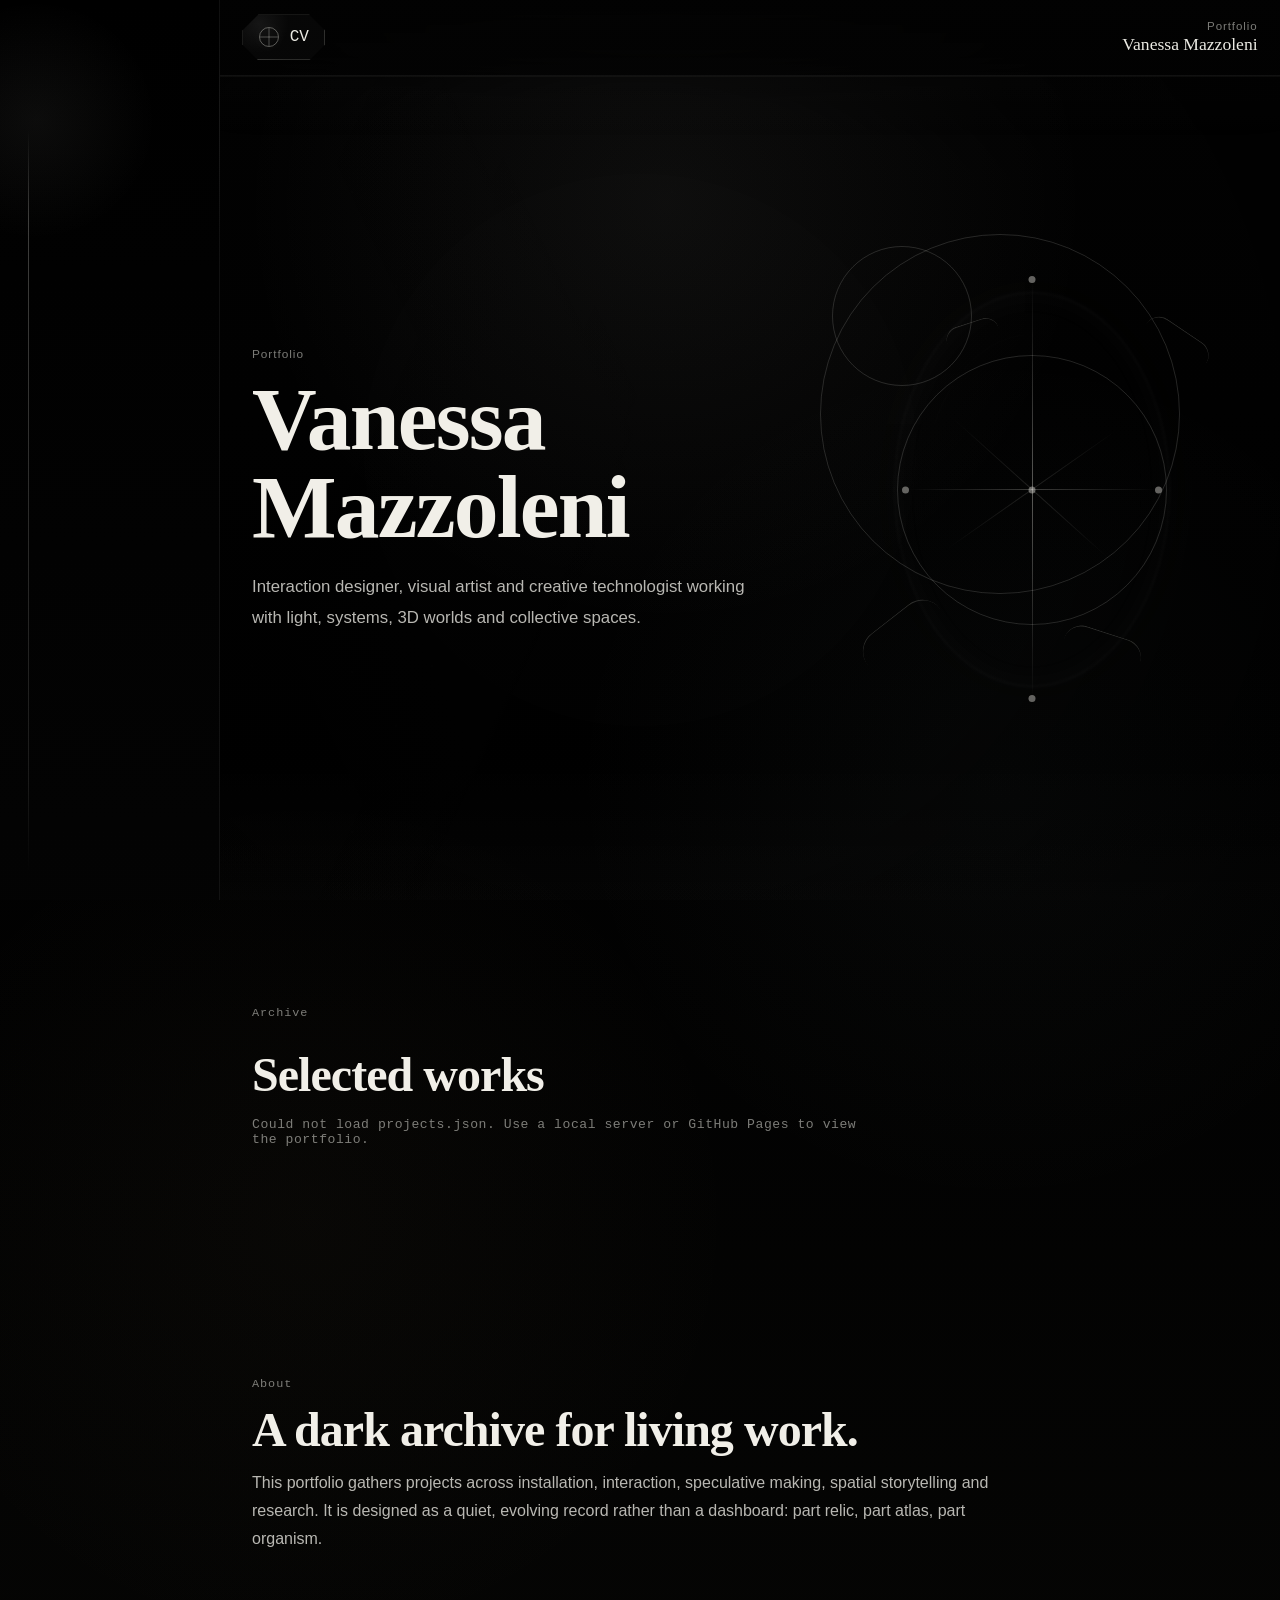
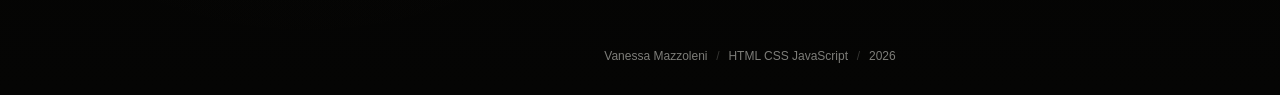
==== commit 9ffee07a: "light/dark mode fix" ====
--- a/index.html
+++ b/index.html
@@ -107,8 +107,8 @@
   >
     <div class="modal-backdrop" id="modal-backdrop"></div>
     <div class="modal-panel shrine-panel">
-      <button class="modal-close" id="modal-close" type="button" aria-label="Close project">
-        Close
+      <button class="modal-close sigil-close" id="modal-close" type="button" aria-label="Close project">
+        <span aria-hidden="true"></span>
       </button>
       <div id="modal-content"></div>
     </div>
@@ -122,8 +122,8 @@
   >
     <div class="modal-backdrop" id="cv-backdrop"></div>
     <div class="modal-panel cv-panel shrine-panel">
-      <button class="modal-close" id="cv-close" type="button" aria-label="Close CV">
-        Close
+      <button class="modal-close sigil-close" id="cv-close" type="button" aria-label="Close CV">
+        <span aria-hidden="true"></span>
       </button>
       <div class="cv-body">
         <p class="section-eyebrow">Curriculum Vitae</p>
@@ -193,7 +193,6 @@
       </div>
     </div>
   </div>
-  <script src="projects.js"></script>
   <script src="main.js"></script>
 </body>
 </html>
--- a/style.css
+++ b/style.css
@@ -40,7 +40,7 @@
 
 body {
   margin: 0;
-  min-height: 100vh;
+  min-height: 80vh;
   padding-left: var(--nav-width);
   color: var(--text);
   background:
@@ -2397,3 +2397,383 @@
     transform: none !important;
   }
 }
+
+/* =====================================================
+   FINAL UI POLISH - modal balance, mobile nav, motion, theme
+   ===================================================== */
+
+.site-bar {
+  justify-content: flex-start;
+}
+
+.site-title-wrap {
+  margin-left: auto;
+}
+
+.theme-toggle {
+  display: inline-flex;
+  align-items: center;
+  gap: 0.55rem;
+  min-height: 40px;
+  padding: 0.55rem 0.75rem;
+  border: 1px solid var(--border);
+  background: var(--surface);
+  color: var(--text-dim);
+  clip-path: var(--clip-card);
+  font-family: var(--mono);
+  font-size: 0.72rem;
+  transition:
+    transform 0.25s ease,
+    border-color 0.25s ease,
+    background 0.25s ease,
+    color 0.25s ease;
+}
+
+.theme-toggle:hover,
+.theme-toggle:focus-visible {
+  transform: translateY(-1px);
+  border-color: var(--border-strong);
+  color: var(--text);
+  background: var(--surface-strong);
+}
+
+.theme-toggle-mark {
+  width: 18px;
+  height: 18px;
+  border: 1px solid currentColor;
+  border-radius: 50%;
+  box-shadow: inset -6px 0 0 currentColor;
+  opacity: 0.72;
+  transition:
+    box-shadow 0.25s ease,
+    opacity 0.25s ease;
+}
+
+body.light-mode .theme-toggle-mark {
+  box-shadow: inset 0 0 0 5px currentColor;
+}
+
+.persistent-nav {
+  z-index: 90;
+}
+
+.sigil-button {
+  touch-action: manipulation;
+}
+
+.sigil-button.is-opening .sigil-mark {
+  animation: sigil-pulse 0.52s ease;
+}
+
+@keyframes sigil-pulse {
+  0% {
+    transform: scale(1);
+  }
+
+  45% {
+    transform: scale(1.08) rotate(5deg);
+  }
+
+  100% {
+    transform: scale(1);
+  }
+}
+
+.project-card.archive-entry.is-visible .card-media,
+.project-card.is-visible .card-media {
+  animation: card-media-arrive 0.75s ease both;
+}
+
+.project-card.archive-entry.is-visible .card-body,
+.project-card.is-visible .card-body {
+  animation: card-copy-arrive 0.72s ease both;
+}
+
+@keyframes card-media-arrive {
+  from {
+    opacity: 0;
+    transform: translateY(14px) scale(0.985);
+  }
+
+  to {
+    opacity: 1;
+    transform: translateY(0) scale(1);
+  }
+}
+
+@keyframes card-copy-arrive {
+  from {
+    opacity: 0;
+    transform: translateY(18px);
+  }
+
+  to {
+    opacity: 1;
+    transform: translateY(0);
+  }
+}
+
+.modal-panel {
+  overflow: hidden auto;
+  padding-top: clamp(3.25rem, 5vw, 4rem);
+}
+
+.modal-close {
+  position: absolute;
+  top: 0.9rem;
+  right: 0.9rem;
+  float: none;
+  width: auto;
+  margin: 0;
+  z-index: 4;
+}
+
+#modal-content {
+  display: grid;
+}
+
+#modal-content > .modal-media,
+#modal-content > .gallery-project-media {
+  width: min(calc(100% - clamp(1.5rem, 5vw, 4rem)), 920px);
+  margin: 0 auto;
+}
+
+#modal-content > .modal-media img,
+#modal-content > .modal-media video,
+#modal-content > .gallery-project-media img,
+#modal-content > .gallery-project-media video {
+  width: 100%;
+  height: min(68vh, 680px);
+  object-fit: contain;
+  object-position: center;
+  background: color-mix(in srgb, var(--bg) 84%, black);
+}
+
+#modal-content > .gallery-project-media iframe,
+#modal-content > .modal-media iframe {
+  width: 100%;
+  aspect-ratio: 16 / 9;
+  max-height: min(68vh, 680px);
+  object-fit: contain;
+}
+
+.modal.is-open #modal-content > .modal-media,
+.modal.is-open #modal-content > .gallery-project-media {
+  animation: modal-media-arrive 0.48s ease both;
+}
+
+.modal.is-open .modal-body {
+  animation: modal-copy-arrive 0.5s ease 0.08s both;
+}
+
+@keyframes modal-media-arrive {
+  from {
+    opacity: 0;
+    transform: translateY(14px) scale(0.985);
+  }
+
+  to {
+    opacity: 1;
+    transform: translateY(0) scale(1);
+  }
+}
+
+@keyframes modal-copy-arrive {
+  from {
+    opacity: 0;
+    transform: translateY(18px);
+  }
+
+  to {
+    opacity: 1;
+    transform: translateY(0);
+  }
+}
+
+body.light-mode {
+  --bg: #f5f2ea;
+  --bg-soft: #ebe6dc;
+  --surface: rgba(30, 29, 24, 0.045);
+  --surface-strong: rgba(30, 29, 24, 0.075);
+  --surface-glass: rgba(255, 255, 255, 0.68);
+  --border: rgba(34, 32, 27, 0.18);
+  --border-strong: rgba(34, 32, 27, 0.34);
+  --text: #24211c;
+  --text-dim: rgba(36, 33, 28, 0.78);
+  --text-muted: rgba(36, 33, 28, 0.56);
+  --silver: #5a564d;
+  --shadow: 0 24px 60px rgba(69, 54, 32, 0.14);
+  background:
+    radial-gradient(circle at 48% 16%, rgba(255, 255, 255, 0.72), transparent 28%),
+    radial-gradient(circle at 76% 70%, rgba(155, 183, 179, 0.2), transparent 34%),
+    linear-gradient(180deg, #faf8f2 0%, #f0ece3 52%, #e9e1d5 100%);
+}
+
+body.light-mode::before {
+  background:
+    radial-gradient(circle at center, transparent 44%, rgba(118, 96, 58, 0.12) 100%),
+    linear-gradient(180deg, rgba(255, 255, 255, 0.46), transparent 22%, transparent 78%, rgba(111, 83, 41, 0.08));
+}
+
+body.light-mode .page-noise {
+  opacity: 0.08;
+  mix-blend-mode: multiply;
+}
+
+body.light-mode .site-header {
+  background: linear-gradient(180deg, rgba(250, 248, 242, 0.93), rgba(250, 248, 242, 0.78));
+  border-bottom-color: rgba(34, 32, 27, 0.1);
+}
+
+body.light-mode .persistent-nav {
+  background:
+    radial-gradient(circle at 36px 120px, rgba(112, 91, 56, 0.08), transparent 120px),
+    linear-gradient(180deg, rgba(250, 248, 242, 0.96), rgba(235, 229, 218, 0.9));
+  border-color: rgba(34, 32, 27, 0.12);
+}
+
+body.light-mode .hero h1,
+body.light-mode .section-title,
+body.light-mode .about-title,
+body.light-mode .gallery-title,
+body.light-mode .modal-title,
+body.light-mode .cv-name {
+  color: #1f1d18;
+}
+
+body.light-mode .project-card,
+body.light-mode .gallery-project,
+body.light-mode .modal-panel {
+  background:
+    radial-gradient(circle at 12% 18%, color-mix(in srgb, var(--cat-color) 10%, transparent), transparent 32%),
+    linear-gradient(135deg, rgba(255, 255, 255, 0.76), rgba(255, 255, 255, 0.42)),
+    rgba(246, 242, 233, 0.92);
+  border-color: rgba(34, 32, 27, 0.14);
+  box-shadow: var(--shadow);
+}
+
+body.light-mode .shrine-panel {
+  background:
+    radial-gradient(circle at 50% 0%, rgba(255, 255, 255, 0.9), transparent 36%),
+    radial-gradient(circle at 18% 22%, rgba(155, 183, 179, 0.16), transparent 30%),
+    linear-gradient(180deg, rgba(255, 255, 255, 0.72), rgba(255, 255, 255, 0.42)),
+    rgba(246, 242, 233, 0.98);
+}
+
+body.light-mode .card-media,
+body.light-mode .gallery-project-media,
+body.light-mode .modal-media,
+body.light-mode .thumb-img,
+body.light-mode .thumb-placeholder {
+  background: #dfd8cb;
+  border-color: rgba(34, 32, 27, 0.12);
+}
+
+body.light-mode .card-media img,
+body.light-mode .card-media video,
+body.light-mode .gallery-project-media img,
+body.light-mode .gallery-project-media video,
+body.light-mode .modal-media img,
+body.light-mode .modal-media video {
+  filter: saturate(0.95) brightness(1.03) contrast(1);
+}
+
+body.light-mode .ptag,
+body.light-mode .skill-tag,
+body.light-mode .thumb-item,
+body.light-mode .crest-button,
+body.light-mode .view-btn,
+body.light-mode .back-btn,
+body.light-mode .ext-link,
+body.light-mode .modal-close {
+  background: rgba(255, 255, 255, 0.54);
+  border-color: rgba(34, 32, 27, 0.16);
+}
+
+body.light-mode .modal-backdrop {
+  background: rgba(42, 36, 28, 0.42);
+}
+
+@media (max-width: 900px) {
+  body {
+    padding-bottom: 6.8rem;
+  }
+
+  .persistent-nav {
+    z-index: 120;
+    pointer-events: auto;
+    overflow-x: auto;
+    overflow-y: hidden;
+    -webkit-overflow-scrolling: touch;
+  }
+
+  .category-labels {
+    width: max-content;
+    min-width: 100%;
+  }
+
+  .sigil-button:hover,
+  .sigil-button:focus-visible,
+  .sigil-button.is-active {
+    transform: translateY(-2px);
+  }
+
+  body.light-mode .persistent-nav {
+    background:
+      linear-gradient(180deg, rgba(250, 248, 242, 0.78), rgba(238, 232, 221, 0.98)),
+      rgba(250, 248, 242, 0.94);
+  }
+}
+
+@media (max-width: 640px) {
+  .site-bar {
+    align-items: center;
+    gap: 0.65rem;
+  }
+
+  .site-title-wrap {
+    text-align: left;
+  }
+
+  .theme-toggle {
+    padding: 0.48rem 0.6rem;
+  }
+
+  .theme-toggle-text {
+    display: none;
+  }
+
+  .modal-panel {
+    padding-top: 3.4rem;
+  }
+
+  #modal-content > .modal-media,
+  #modal-content > .gallery-project-media {
+    width: calc(100% - 1rem);
+  }
+
+  #modal-content > .modal-media img,
+  #modal-content > .modal-media video,
+  #modal-content > .gallery-project-media img,
+  #modal-content > .gallery-project-media video {
+    height: min(58vh, 480px);
+  }
+
+  .modal-close {
+    right: 0.7rem;
+    top: 0.7rem;
+  }
+}
+
+@media (prefers-reduced-motion: reduce) {
+  .sigil-button.is-opening .sigil-mark,
+  .project-card.archive-entry.is-visible .card-media,
+  .project-card.is-visible .card-media,
+  .project-card.archive-entry.is-visible .card-body,
+  .project-card.is-visible .card-body,
+  .modal.is-open #modal-content > .modal-media,
+  .modal.is-open #modal-content > .gallery-project-media,
+  .modal.is-open .modal-body {
+    animation: none !important;
+  }
+}
